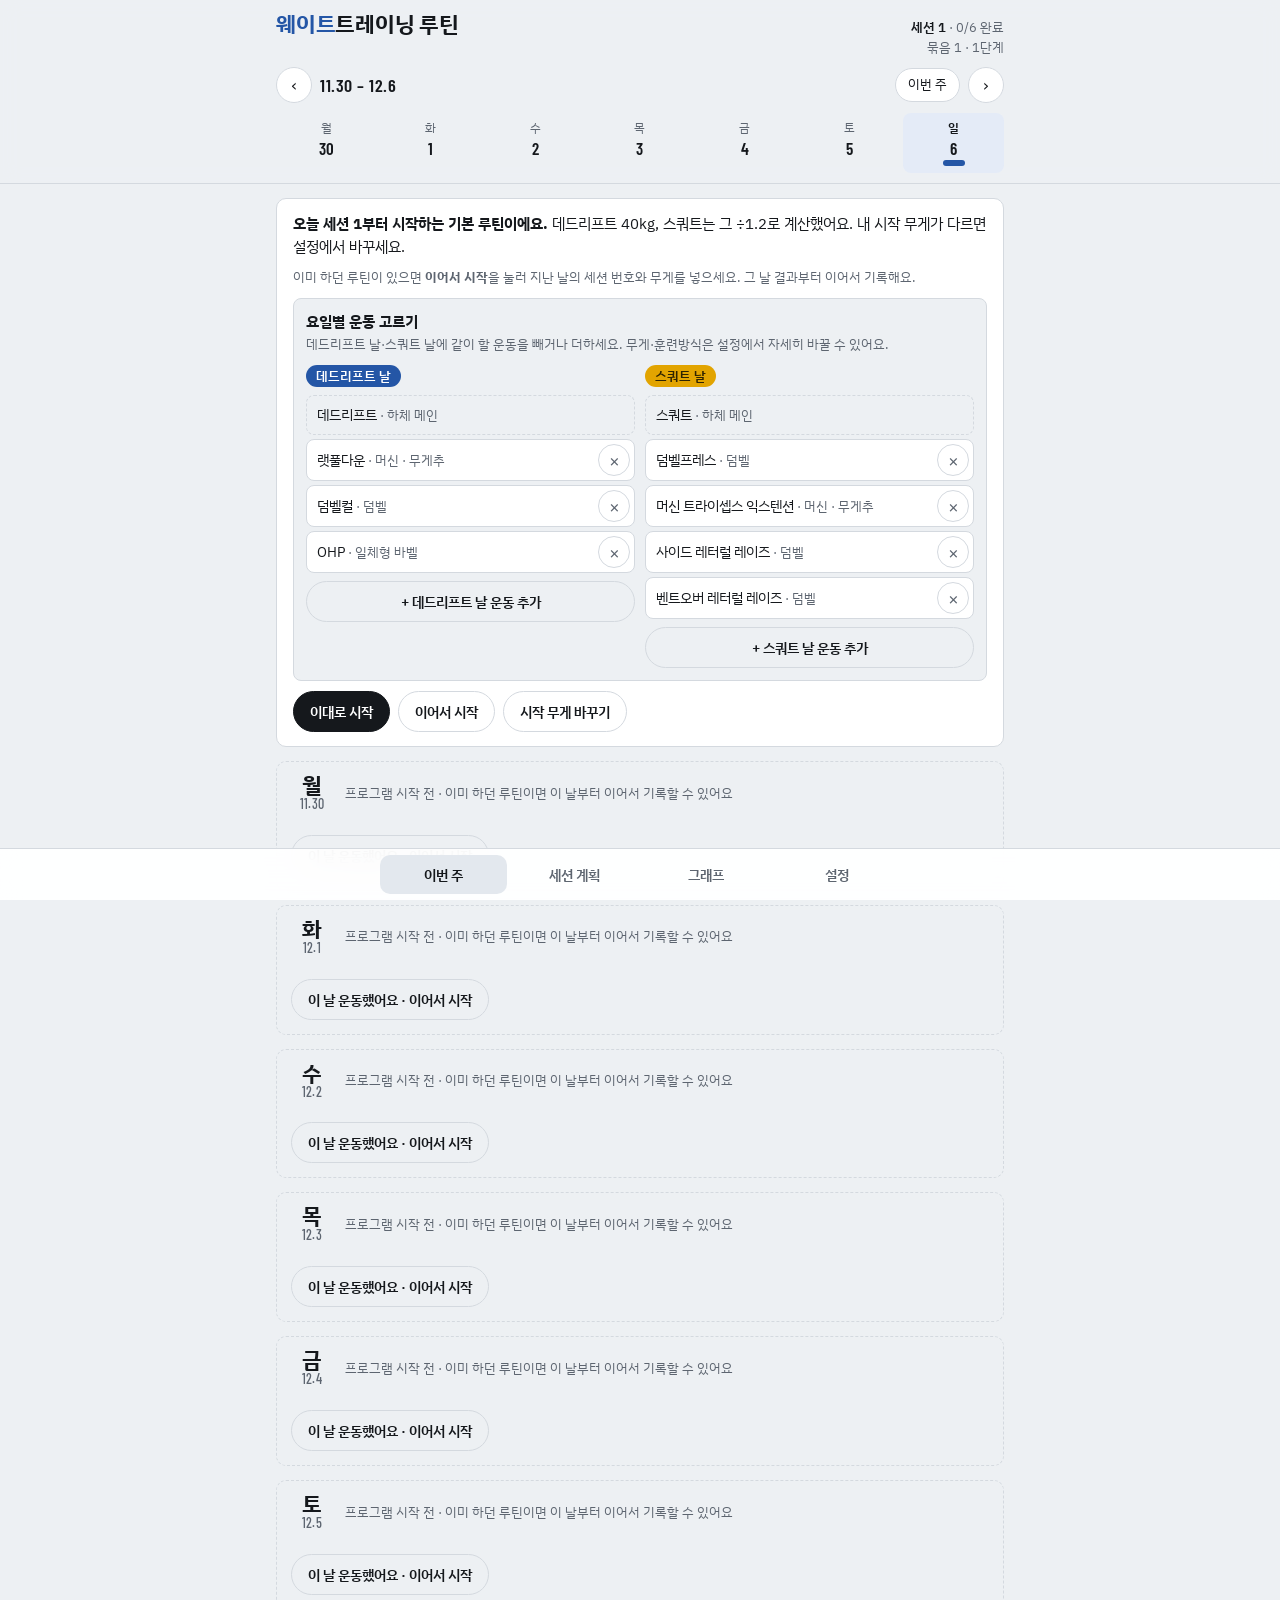
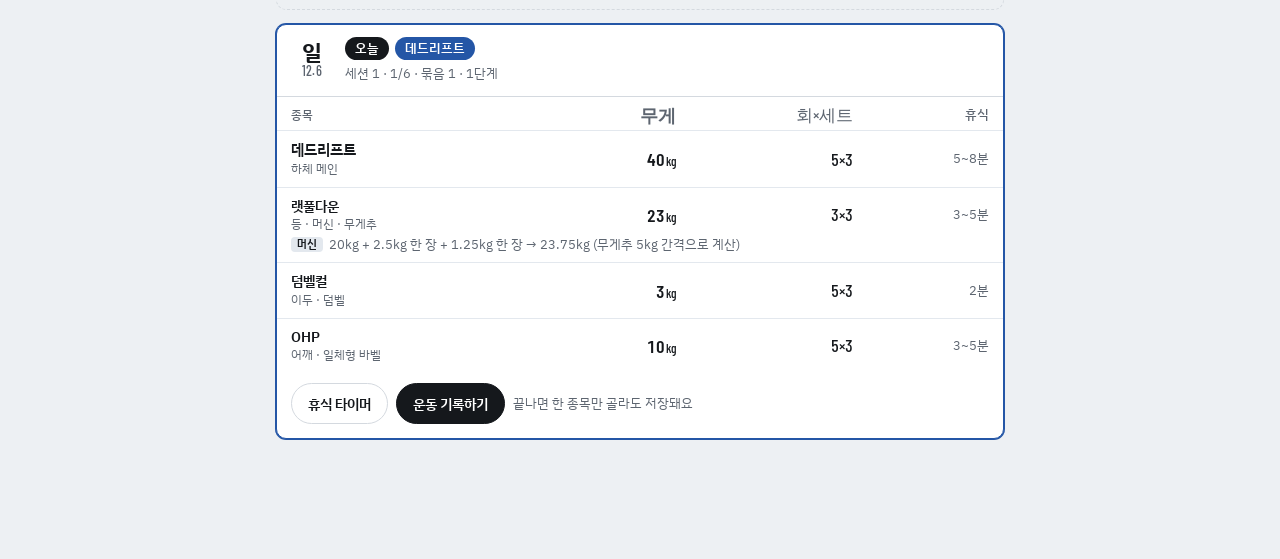
==== index.html @ 5d822d99 "하체 증량 방식에 6kg씩 추가 Co-Authored-By: Claude Opus 5.5 <noreply@anthropic.com> Claude-Session: https://cl" ====
<!doctype html>
<html lang="ko">
<head>
<meta charset="utf-8">
<meta name="viewport" content="width=device-width,initial-scale=1,viewport-fit=cover">
<title>웨이트트레이닝 루틴</title>
<meta name="description" content="데드리프트·스쿼트 5% 증량과 디로딩, 상체 3·4·5회 진행을 자동으로 계산하는 주간 운동 루틴">
<meta name="theme-color" content="#edf0f3" media="(prefers-color-scheme: light)">
<meta name="theme-color" content="#0f1114" media="(prefers-color-scheme: dark)">
<meta name="apple-mobile-web-app-capable" content="yes">
<meta name="mobile-web-app-capable" content="yes">
<meta name="apple-mobile-web-app-title" content="웨이트 루틴">
<meta name="apple-mobile-web-app-status-bar-style" content="default">
<link rel="manifest" href="manifest.webmanifest">
<link rel="icon" href="icon-192.png" type="image/png">
<link rel="apple-touch-icon" href="apple-touch-icon.png">
<style>:root{color-scheme:light;padding-top:env(safe-area-inset-top,0px);padding-bottom:env(safe-area-inset-bottom,0px)}body{margin:0}img{max-width:100%}[hidden]{display:none!important}</style>
<script>window.ROUTINE_STANDALONE = true;</script>
</head>
<body>
<link rel="preconnect" href="https://fonts.googleapis.com">
<link rel="preconnect" href="https://fonts.gstatic.com" crossorigin>
<link rel="stylesheet" href="https://fonts.googleapis.com/css2?family=Barlow+Condensed:wght@500;600;700&family=IBM+Plex+Sans+KR:wght@400;500;600;700&display=swap">
<style>
/* 레이아웃: 훈련 일지 한 장 — 위에 7일 띠, 아래로 요일별 줄 친 운동표, 휴대폰 하단 탭 */
[hidden] { display: none !important; }
:root {
  --ground: #edf0f3;
  --surface: #ffffff;
  --ink: #15181c;
  --muted: #5d6570;
  --line: #d4d9df;
  --soft: #e3e8ee;
  --dl: #2456a6;       /* 20kg 원판 파랑 — 데드리프트 날 */
  --dl-ink: #ffffff;
  --sq: #e2a400;       /* 15kg 원판 노랑 — 스쿼트 날 */
  --sq-ink: #2e2300;
  --ok: #217f56;
  --bad: #c03b34;
  --today: #e4ebf7;
  --shadow: 0 10px 30px rgba(20, 30, 45, .16);
  --f-display: "Barlow Condensed", "Avenir Next Condensed", "Arial Narrow", system-ui, sans-serif;
  --f-body: "IBM Plex Sans KR", -apple-system, "Apple SD Gothic Neo", "Malgun Gothic", system-ui, sans-serif;
  --r: 10px;
  /* 그래프 종목 색 (설정 순서대로 고정, 검사한 범주형 팔레트) */
  --c1: #2a78d6; --c2: #eb6834; --c3: #1baf7a; --c4: #eda100; --c5: #e87ba4; --c6: #008300; --c7: #6250d6; --c8: #e34948; --c0: #8a929c;
}
@media (prefers-color-scheme: dark) {
  :root:not([data-theme="light"]) {
    --c1: #3987e5; --c2: #d95926; --c3: #199e70; --c4: #c98500; --c5: #d55181; --c6: #008300; --c7: #9085e9; --c8: #e66767; --c0: #7d8590;
    --ground: #0f1114; --surface: #171a1e; --ink: #e8ebee; --muted: #9aa3ad; --line: #2a2f36; --soft: #20252b;
    --dl: #6c9bf0; --dl-ink: #0b1526; --sq: #f0c234; --sq-ink: #261c00; --ok: #4cc38a; --bad: #f07a72;
    --today: #1a2333; --shadow: 0 10px 30px rgba(0, 0, 0, .5); color-scheme: dark;
  }
}
:root[data-theme="dark"] {
  --c1: #3987e5; --c2: #d95926; --c3: #199e70; --c4: #c98500; --c5: #d55181; --c6: #008300; --c7: #9085e9; --c8: #e66767; --c0: #7d8590;
  --ground: #0f1114; --surface: #171a1e; --ink: #e8ebee; --muted: #9aa3ad; --line: #2a2f36; --soft: #20252b;
  --dl: #6c9bf0; --dl-ink: #0b1526; --sq: #f0c234; --sq-ink: #261c00; --ok: #4cc38a; --bad: #f07a72;
  --today: #1a2333; --shadow: 0 10px 30px rgba(0, 0, 0, .5); color-scheme: dark;
}

*, *::before, *::after { box-sizing: border-box; }
html { -webkit-text-size-adjust: 100%; }
body {
  margin: 0; background: var(--ground); color: var(--ink);
  font: 15px/1.5 var(--f-body); -webkit-tap-highlight-color: transparent;
}
button, input, select, textarea { font: inherit; color: inherit; }
button { cursor: pointer; }
:focus-visible { outline: 2px solid var(--dl); outline-offset: 2px; }
.num { font-family: var(--f-display); font-variant-numeric: tabular-nums; letter-spacing: .01em; }

.wrap {
  max-width: 760px; margin: 0 auto;
  padding-left: max(16px, env(safe-area-inset-left, 0px));
  padding-right: max(16px, env(safe-area-inset-right, 0px));
}

/* ---------- 머리 ---------- */
.top {
  position: sticky; top: env(safe-area-inset-top, 0px); z-index: 20;
  background: color-mix(in srgb, var(--ground) 92%, transparent);
  -webkit-backdrop-filter: blur(10px); backdrop-filter: blur(10px);
  border-bottom: 1px solid var(--line);
}
.top .wrap { padding-block: 12px 10px; display: grid; gap: 10px; }
.brand { display: flex; align-items: baseline; justify-content: space-between; gap: 12px; }
.brand h1 { margin: 0; font: 700 22px/1.1 var(--f-body); letter-spacing: -.01em; }
.brand h1 b { color: var(--dl); }
.status { font-size: 13px; color: var(--muted); text-align: right; }
.status strong { color: var(--ink); font-weight: 600; }

.weeknav { display: flex; align-items: center; gap: 8px; }
.weeknav .range { flex: 1; font: 600 18px/1 var(--f-display); letter-spacing: .03em; }
.iconbtn {
  width: 36px; height: 36px; border-radius: 50%; border: 1px solid var(--line);
  background: var(--surface); display: grid; place-items: center; font-size: 16px; line-height: 1;
}
.pillbtn { border: 1px solid var(--line); background: var(--surface); border-radius: 999px; padding: 6px 12px; font-size: 13px; }

.strip { display: grid; grid-template-columns: repeat(7, minmax(0, 1fr)); gap: 4px; }
.strip button {
  border: 0; border-radius: 8px; background: transparent; padding: 6px 0 7px;
  display: grid; justify-items: center; gap: 3px; min-width: 0;
}
.strip .dow { font-size: 12px; color: var(--muted); }
.strip .dnum { font: 600 17px/1 var(--f-display); }
.strip .mark { height: 6px; width: 22px; border-radius: 3px; background: transparent; }
.strip .is-today { background: var(--today); }
.strip .is-today .dow { color: var(--ink); font-weight: 600; }
.mark.D { background: var(--dl); }
.mark.S { background: var(--sq); }
.mark.done { box-shadow: 0 0 0 2px var(--ground), 0 0 0 3.5px var(--ok); }
.mark.fail { box-shadow: 0 0 0 2px var(--ground), 0 0 0 3.5px var(--bad); }
.mark.rest { background: var(--line); width: 10px; }
.mark.miss { background: transparent; border: 1.5px dashed var(--muted); height: 7px; }

/* ---------- 본문 ---------- */
main.wrap { padding-block: 14px 120px; display: grid; gap: 14px; }
.view[hidden] { display: none; }
.view { display: grid; gap: 14px; min-width: 0; }

.notice {
  background: var(--surface); border: 1px solid var(--line); border-radius: var(--r);
  padding: 14px 16px; display: grid; gap: 10px;
}
.notice p { margin: 0; }
.notice .actions { display: flex; flex-wrap: wrap; gap: 8px; }
/* 오래 쉬면 처음부터 다시 하는 종목 알림 */
.notice.gapnote { border-left: 4px solid var(--sq); gap: 8px; }
.gapnote ul { margin: 0; padding-left: 18px; display: grid; gap: 6px; font-size: 14px; }
.gapnote li b { font-weight: 600; }

.day { background: var(--surface); border: 1px solid var(--line); border-radius: var(--r); overflow: hidden; scroll-margin-top: 190px; }
.day.is-today { border-color: var(--dl); box-shadow: 0 0 0 1px var(--dl); }
.day.quiet { background: transparent; border-style: dashed; }
.dayhead { display: flex; align-items: center; gap: 12px; padding: 12px 14px; }
.daydate { display: grid; justify-items: center; min-width: 42px; }
.daydate .dow { font: 700 22px/1 var(--f-body); }
.daydate .md { font: 500 14px/1.2 var(--f-display); color: var(--muted); }
.dayinfo { flex: 1; min-width: 0; display: grid; gap: 4px; }
.tagline { display: flex; flex-wrap: wrap; align-items: center; gap: 6px; }
.tag { border-radius: 999px; padding: 2px 10px; font-size: 13px; font-weight: 600; white-space: nowrap; }
.tag.D { background: var(--dl); color: var(--dl-ink); }
.tag.S { background: var(--sq); color: var(--sq-ink); }
.tag.rest { background: var(--soft); color: var(--muted); }
.tag.line { border: 1px solid var(--line); color: var(--muted); font-weight: 500; }
.tag.ok { background: color-mix(in srgb, var(--ok) 16%, transparent); color: var(--ok); }
.tag.bad { background: color-mix(in srgb, var(--bad) 16%, transparent); color: var(--bad); }
.tag.today { background: var(--ink); color: var(--surface); }
.meta { font-size: 13px; color: var(--muted); }
.daybody { border-top: 1px solid var(--line); }
.dayfoot { display: flex; flex-wrap: wrap; gap: 8px; padding: 10px 14px 14px; }
.dayfoot .hint { font-size: 13px; color: var(--muted); align-self: center; }

.ex { width: 100%; border-collapse: collapse; font-size: 14px; }
.ex th { text-align: left; font-size: 12px; font-weight: 500; color: var(--muted); padding: 8px 6px 6px; }
.ex td { padding: 9px 6px; border-top: 1px solid var(--soft); vertical-align: middle; }
.ex th:first-child, .ex td:first-child { padding-left: 14px; }
.ex th:last-child, .ex td:last-child { padding-right: 14px; }
.ex .c-w, .ex .c-r, .ex .c-t { text-align: right; white-space: nowrap; }
.ex .c-w { font: 600 18px/1 var(--f-display); font-variant-numeric: tabular-nums; }
.ex .c-r { font: 500 17px/1 var(--f-display); font-variant-numeric: tabular-nums; }
.ex .c-t { font-size: 13px; color: var(--muted); }
.ex .c-s { width: 26px; text-align: center; font-weight: 700; }
.ex .nm { font-weight: 600; line-height: 1.3; }
.ex .pt { font-size: 12px; color: var(--muted); }
.flag { font-size: 11px; font-weight: 600; border-radius: 4px; padding: 0 5px; margin-left: 4px; vertical-align: 1px; white-space: nowrap; }
.flag.hold { background: var(--soft); color: var(--muted); }
.flag.retry { background: color-mix(in srgb, var(--bad) 14%, transparent); color: var(--bad); }
.flag.lag { background: color-mix(in srgb, var(--sq) 22%, transparent); color: var(--ink); }
.flag.rest { background: color-mix(in srgb, var(--dl) 14%, transparent); color: var(--ink); }
.ex tr.undone td { color: var(--muted); }
.ex tr.undone .c-w, .ex tr.undone .c-r { opacity: .6; }
.no-t { color: var(--muted); }
.ex tr.main .nm { font-size: 15px; }
.ex tr.skip td { color: var(--muted); }
.ex tr.with-plate td { padding-bottom: 3px; }
.ex tr.plate td { border-top: 0; padding-top: 0; padding-bottom: 9px; font-size: 12.5px; color: var(--muted); line-height: 1.4; }
.pl {
  display: inline-block; font-size: 11px; font-weight: 600; color: var(--ink); background: var(--soft);
  border-radius: 4px; padding: 0 6px; margin-right: 6px; vertical-align: 1px;
}
.skipnote.balance { color: var(--ink); background: color-mix(in srgb, var(--sq) 14%, transparent); }
.rx.pl-line { margin-top: 3px; }
.rx.bal { margin-top: 4px; font-size: 12px; line-height: 1.45; }
.ok-t { color: var(--ok); }
.bad-t { color: var(--bad); }
.unit { font-size: .72em; font-weight: 500; margin-left: 1px; }
.skipnote { padding: 10px 14px; font-size: 13px; color: var(--muted); border-top: 1px solid var(--soft); }

.btn {
  border: 1px solid var(--ink); background: var(--ink); color: var(--surface);
  border-radius: 999px; padding: 9px 16px; font-weight: 600; font-size: 14px;
}
.btn.ghost { background: transparent; color: var(--ink); border-color: var(--line); }
.btn.danger { background: transparent; color: var(--bad); border-color: color-mix(in srgb, var(--bad) 45%, var(--line)); }
.btn:disabled { opacity: .45; cursor: default; }
.btn.block { width: 100%; padding: 13px 16px; font-size: 15px; }

/* ---------- 세션 계획표 ---------- */
.legend { display: flex; flex-wrap: wrap; gap: 6px 14px; font-size: 13px; color: var(--muted); }
.scroll { overflow-x: auto; background: var(--surface); border: 1px solid var(--line); border-radius: var(--r); }
.plan { border-collapse: separate; border-spacing: 0; font-size: 13px; min-width: 100%; }
.plan th, .plan td { padding: 8px 10px; border-bottom: 1px solid var(--soft); white-space: nowrap; text-align: right; }
.plan thead th { font-weight: 500; color: var(--muted); font-size: 12px; position: sticky; top: 0; background: var(--surface); vertical-align: bottom; line-height: 1.25; }
.plan th:first-child, .plan td:first-child { position: sticky; left: 0; background: var(--surface); text-align: left; z-index: 1; border-right: 1px solid var(--line); }
.plan .sno { font: 700 17px/1 var(--f-display); }
.plan .sdate { font-size: 11px; color: var(--muted); }
.plan .w { font: 600 15px/1 var(--f-display); font-variant-numeric: tabular-nums; }
.plan .rp { color: var(--muted); font-size: 12px; }
.plan tr.cur td { background: var(--today); }
.plan tr.cur td:first-child { box-shadow: inset 3px 0 0 var(--dl); }
.plan tr.proj td { color: var(--muted); }
.plan tr.proj .w { color: var(--ink); opacity: .72; }
.plan .stage { font-size: 12px; color: var(--muted); }
.plan td.rest { color: var(--muted); font-size: 12px; }
.plan .res { font-weight: 700; margin-left: 3px; }
.plan tr.bundle-start td { border-top: 2px solid var(--line); }

/* ---------- 설정 ---------- */
.card { background: var(--surface); border: 1px solid var(--line); border-radius: var(--r); padding: 16px; display: grid; gap: 14px; min-width: 0; }
.card h2 { margin: 0; font-size: 16px; }
.card p { margin: 0; }
.small { font-size: 13px; color: var(--muted); }
.field { display: grid; gap: 6px; }
.field > span { font-size: 13px; color: var(--muted); }
.field input, .field select, .field textarea {
  width: 100%; min-width: 0; border: 1px solid var(--line); background: var(--ground); border-radius: 8px; padding: 9px 10px;
}
.field textarea { min-height: 96px; font-family: ui-monospace, SFMono-Regular, Menlo, monospace; font-size: 12px; }
.row2 { display: grid; grid-template-columns: repeat(2, minmax(0, 1fr)); gap: 10px; }
.row3 { display: grid; grid-template-columns: repeat(3, minmax(0, 1fr)); gap: 10px; }
/* 격자 안의 칸·입력칸이 내용 폭(Safari의 입력칸 기본 폭) 때문에 카드 밖으로 밀려나지 않게 */
.card > *, .acc > *, .swbox > *, .strow > *, .row2 > *, .row3 > *, .field > * { min-width: 0; }
.field input, .field select, .field textarea { max-width: 100%; }
.field input, .field select { min-height: 40px; margin: 0; }
@media (max-width: 420px) { .row2.pair { grid-template-columns: minmax(0, 1fr); } }
/* 아이폰은 16px보다 작은 입력칸을 누르면 화면을 확대해 칸이 밖으로 나간 것처럼 보인다 */
@media (pointer: coarse) { input, select, textarea { font-size: 16px; } }
.field input[type="date"] { -webkit-appearance: none; appearance: none; display: block; min-height: 40px; text-align: left; }
.field input::-webkit-date-and-time-value { text-align: left; }
.plates { display: grid; grid-template-columns: repeat(3, minmax(0, 1fr)); gap: 6px; }
.plates label { display: grid; gap: 6px; padding: 8px; border-radius: 8px; border: 1px solid var(--line); background: var(--ground); }
.plates label.on { border-color: var(--ink); box-shadow: inset 0 0 0 1px var(--ink); }
.plates span { text-align: center; font: 600 17px/1 var(--f-display); }
.plates select { width: 100%; min-width: 0; border: 1px solid var(--line); background: var(--surface); border-radius: 6px; padding: 6px 4px; font-size: 14px; }
.swbox { display: grid; gap: 10px; padding: 12px; border-radius: 8px; background: var(--ground); border: 1px solid var(--line); }
.swbox .field input, .swbox .field select { background: var(--surface); }
.plan thead th.wrap-h { white-space: normal; min-width: 76px; }
.check { display: flex; gap: 10px; align-items: flex-start; font-size: 14px; }
.check input { margin-top: 4px; width: 18px; height: 18px; flex: none; }
.acc { border-top: 1px solid var(--line); padding-top: 14px; display: grid; gap: 10px; }
.acc-head { display: flex; align-items: center; gap: 8px; }
.acc-head .tag { flex: none; }
.acc-head input { flex: 1; min-width: 0; font-weight: 600; border: 1px solid var(--line); background: var(--ground); border-radius: 8px; padding: 8px 10px; }
.derived { font-size: 13px; color: var(--muted); min-height: 42px; display: flex; flex-wrap: wrap; align-items: center; gap: 0 4px; }
.derived b { color: var(--ink); font-family: var(--f-display); font-size: 16px; }
.rules { margin: 0; padding-left: 18px; display: grid; gap: 6px; font-size: 14px; }
.btnrow { display: flex; flex-wrap: wrap; gap: 8px; }
.confirm { display: flex; flex-wrap: wrap; gap: 8px; align-items: center; padding: 10px 12px; border-radius: 8px; background: color-mix(in srgb, var(--bad) 10%, transparent); }

/* ---------- 기록 시트 ---------- */
.sheet { position: fixed; inset: 0; z-index: 50; display: grid; align-items: end; justify-items: center; background: rgba(10, 14, 20, .42); }
.sheet[hidden] { display: none; }
.panel {
  width: 100%; max-width: 560px; max-height: 88vh; overflow-y: auto; background: var(--surface);
  border-radius: 18px 18px 0 0; box-shadow: var(--shadow);
  padding: 18px max(16px, env(safe-area-inset-right, 0px)) calc(18px + env(safe-area-inset-bottom, 0px)) max(16px, env(safe-area-inset-left, 0px));
  display: grid; gap: 14px;
}
@media (min-width: 600px) { .sheet { align-items: center; } .panel { border-radius: 18px; } }
.panel h2 { margin: 0; font-size: 18px; }
.panel .sub { font-size: 13px; color: var(--muted); margin-top: 2px; }
.lrows { display: grid; gap: 8px; }
.lrow { display: grid; grid-template-columns: minmax(0, 1fr) auto; gap: 10px; align-items: center; padding: 10px 0; border-top: 1px solid var(--soft); }
.lrow .nm { font-weight: 600; line-height: 1.3; }
.lrow .rx { font-size: 13px; color: var(--muted); }
.lrow .rx b { font-family: var(--f-display); font-size: 16px; color: var(--ink); font-weight: 600; }
.seg { display: inline-flex; border: 1px solid var(--line); border-radius: 999px; overflow: hidden; }
.seg button { border: 0; background: transparent; padding: 8px 14px; font-weight: 600; font-size: 14px; color: var(--muted); }
.seg button + button { border-left: 1px solid var(--line); }
.seg button[aria-pressed="true"].y { background: var(--ok); color: #fff; }
.seg button[aria-pressed="true"].n { background: var(--bad); color: #fff; }

/* ---------- 시작 지점 ---------- */
.startsum { font-size: 14px; }
.startsum b { font-weight: 600; }
.stacc { display: grid; border-top: 1px solid var(--line); }
.sthead { font-weight: 600; padding: 10px 0 2px; }
.sthead span { font-weight: 400; font-size: 13px; color: var(--muted); }
.strow { display: grid; gap: 8px; padding: 10px 0 12px; border-bottom: 1px solid var(--soft); }
.stname { display: flex; flex-wrap: wrap; align-items: center; gap: 6px 8px; }
.stname b { font-weight: 600; }
.note { padding: 8px 10px; border-radius: 8px; background: var(--soft); }
.err { color: var(--bad); font-weight: 600; }

/* ---------- 탭, 토스트 ---------- */
.tabbar {
  position: fixed; left: 0; right: 0; bottom: 0; z-index: 30;
  background: color-mix(in srgb, var(--surface) 94%, transparent);
  -webkit-backdrop-filter: blur(12px); backdrop-filter: blur(12px);
  border-top: 1px solid var(--line);
  padding: 6px max(16px, env(safe-area-inset-right, 0px)) calc(6px + env(safe-area-inset-bottom, 0px)) max(16px, env(safe-area-inset-left, 0px));
}
.tabbar .in { max-width: 520px; margin: 0 auto; display: grid; grid-template-columns: repeat(4, 1fr); gap: 4px; }
.tabbar button { border: 0; background: transparent; border-radius: 10px; padding: 9px 4px; font-weight: 600; font-size: 14px; color: var(--muted); }
.tabbar button[aria-selected="true"] { color: var(--ink); background: var(--soft); }
.toast {
  position: fixed; left: 50%; transform: translateX(-50%); z-index: 60;
  bottom: calc(76px + env(safe-area-inset-bottom, 0px));
  background: var(--ink); color: var(--surface); border-radius: 999px; padding: 10px 18px; font-size: 14px;
  box-shadow: var(--shadow); max-width: calc(100% - 32px); text-align: center;
}
@media (prefers-reduced-motion: no-preference) {
  .panel { animation: rise .22s ease-out; }
  @keyframes rise { from { transform: translateY(24px); opacity: .6; } to { transform: none; opacity: 1; } }
}
@media (max-width: 380px) {
  .ex .c-t { display: none; }
  .ex th, .ex td { padding-left: 4px; padding-right: 4px; }
}

/* 스크립트가 돌지 않는 곳(파일 미리보기 등)에서만 남는 안내. 앱이 그려지면 지운다 */
.boot {
  position: fixed; inset: 0; z-index: 100; background: var(--ground); color: var(--ink);
  display: grid; place-content: center; gap: 12px; padding: 24px 16px; text-align: center;
  font-family: var(--f-body); line-height: 1.6;
}
.boot h2 { margin: 0; font-size: 18px; }
.boot p { margin: 0; color: var(--muted); font-size: 14px; max-width: 32em; }
.boot code { font-size: 12px; word-break: break-all; }

/* ---------- 기록 그래프 ---------- */
.chartbar { display: flex; flex-wrap: wrap; gap: 8px; align-items: center; justify-content: space-between; }
.chartbar .seg button[aria-pressed="true"] { background: var(--ink); color: var(--surface); }
.chartcard { background: var(--surface); border: 1px solid var(--line); border-radius: var(--r); padding: 14px 14px 10px; display: grid; gap: 8px; min-width: 0; }
.chartcard h2 { margin: 0; font-size: 16px; }
.charthead { display: flex; flex-wrap: wrap; align-items: baseline; justify-content: space-between; gap: 4px 10px; }
.charthead .now { font: 600 18px/1 var(--f-display); }
.charthead .from { font-size: 12px; color: var(--muted); }
.plot { position: relative; min-width: 0; }
.plot svg { display: block; width: 100%; overflow: visible; touch-action: pan-y; }
.plot svg:focus-visible { outline: 2px solid var(--dl); outline-offset: 2px; border-radius: 4px; }
.plot .grid { stroke: var(--soft); stroke-width: 1; }
.plot .zero { stroke: var(--line); stroke-width: 1; }
.plot .axis { fill: var(--muted); font: 11px var(--f-body); }
.plot .dlabel { fill: var(--ink); font: 600 11px var(--f-body); }
.plot .cross { stroke: var(--muted); stroke-width: 1; }
.tip {
  position: absolute; top: 0; z-index: 2; pointer-events: none; background: var(--surface); border: 1px solid var(--line);
  border-radius: 8px; box-shadow: var(--shadow); padding: 8px 10px; font-size: 12px; min-width: 120px; max-width: 220px; display: grid; gap: 4px;
}
.tip .td { color: var(--muted); }
.tip .tr { display: grid; grid-template-columns: 14px 1fr; gap: 6px; align-items: center; }
.tip .tr i { height: 2px; border-radius: 1px; }
.tip .tr b { font: 600 14px/1.1 var(--f-display); color: var(--ink); }
.tip .tr span { color: var(--muted); }
.legend2 { display: flex; flex-wrap: wrap; gap: 6px; }
.legend2 button { display: inline-flex; align-items: center; gap: 6px; border: 1px solid var(--line); background: var(--surface); border-radius: 999px; padding: 4px 10px; font-size: 12px; }
.legend2 button i { width: 14px; height: 2px; border-radius: 1px; }
.legend2 button[aria-pressed="false"] { opacity: .45; text-decoration: line-through; }
.charts { display: grid; gap: 12px; }
@media (min-width: 640px) { .charts { grid-template-columns: repeat(2, minmax(0, 1fr)); } }
.rectable { width: 100%; border-collapse: collapse; font-size: 13px; }
.rectable th, .rectable td { text-align: left; padding: 6px 4px; border-top: 1px solid var(--soft); }
.rectable th { color: var(--muted); font-weight: 500; font-size: 12px; }
details.recs summary { cursor: pointer; font-weight: 600; padding: 4px 0; }

/* ---------- 휴식 타이머 ---------- */
.tmrs { display: grid; gap: 10px; }
.tmr { border: 1px solid var(--line); border-radius: var(--r); padding: 12px; display: grid; gap: 10px; background: var(--surface); }
.tmr.run { border-color: var(--dl); box-shadow: 0 0 0 1px var(--dl); }
.tmr.done { background: var(--ground); }
.tmr.done .nm, .tmr.done .rx { color: var(--muted); }
.tmhead { display: flex; justify-content: space-between; gap: 10px; align-items: flex-start; }
.tmhead .nm { font-weight: 600; line-height: 1.3; }
.tmhead .rx { font-size: 13px; color: var(--muted); }
.tmhead .rx b { font-family: var(--f-display); font-size: 16px; color: var(--ink); font-weight: 600; }
.tmset { display: grid; justify-items: end; gap: 4px; font-size: 13px; color: var(--muted); white-space: nowrap; }
.dots { display: inline-flex; gap: 4px; }
.dots i { width: 10px; height: 10px; border-radius: 50%; border: 1.5px solid var(--muted); }
.dots i.on { background: var(--ok); border-color: var(--ok); }
.tmclock { font: 700 56px/1 var(--f-display); text-align: center; font-variant-numeric: tabular-nums; letter-spacing: .02em; }
.tmbar { height: 6px; border-radius: 3px; background: var(--soft); overflow: hidden; }
.tmbar span { display: block; height: 100%; background: var(--dl); transition: width .25s linear; }
.tmgo { font-size: 16px; }
.tmmore { display: flex; flex-wrap: wrap; gap: 4px 14px; }
.linkbtn { border: 0; background: none; padding: 4px 0; color: var(--muted); font-size: 13px; text-decoration: underline; text-underline-offset: 3px; }
.tmdone { display: flex; justify-content: space-between; align-items: center; gap: 10px; font-weight: 600; }
.tmedit { display: grid; gap: 6px; }
.tmpick { display: grid; grid-template-columns: minmax(0, 1fr) minmax(0, 1fr) auto; gap: 8px; }
.tmpick select { min-width: 0; min-height: 40px; margin: 0; border: 1px solid var(--line); background: var(--ground); border-radius: 8px; padding: 6px 8px; }

/* ---------- 처음 운동 고르기 · 종목 입력 ---------- */
.pick { display: grid; gap: 10px; padding: 12px; border-radius: 8px; background: var(--ground); border: 1px solid var(--line); }
.pick > *, .pickday > *, .exform > * { min-width: 0; }
.pickhead { display: grid; gap: 2px; }
.pickdays { display: grid; grid-template-columns: repeat(2, minmax(0, 1fr)); gap: 10px; }
@media (max-width: 520px) { .pickdays { grid-template-columns: minmax(0, 1fr); } }
.pickday { display: grid; gap: 8px; align-content: start; }
.pickday ul { list-style: none; margin: 0; padding: 0; display: grid; gap: 4px; }
.pickday li { display: flex; align-items: center; justify-content: space-between; gap: 8px; min-height: 40px; padding: 4px 4px 4px 10px; border-radius: 8px; background: var(--surface); border: 1px solid var(--line); font-size: 14px; }
.pickday li > span { min-width: 0; overflow-wrap: anywhere; }
.pickday li.fixed { background: transparent; border-style: dashed; padding-right: 10px; }
.iconbtn.sm { width: 32px; height: 32px; flex: none; font-size: 18px; color: var(--muted); }
.exform { display: grid; gap: 10px; }
.chips { display: flex; flex-wrap: wrap; gap: 6px; }
.chip { display: inline-flex; align-items: center; gap: 6px; min-height: 36px; padding: 4px 12px 4px 8px; border-radius: 999px; border: 1px solid var(--line); background: var(--ground); font-size: 14px; }
.chip:has(input:checked) { border-color: var(--ink); box-shadow: inset 0 0 0 1px var(--ink); }
.chip input { width: 16px; height: 16px; margin: 0; }
.bands { display: grid; gap: 6px; }
.bandrow { display: flex; gap: 8px; align-items: center; }
.bandrow input { flex: 1; min-width: 0; min-height: 40px; border: 1px solid var(--line); background: var(--ground); border-radius: 8px; padding: 8px 10px; }
</style>
<div class="boot" id="boot">
  <h2>앱이 실행되지 않았어요</h2>
  <p>파일 미리보기(아이폰 파일 앱, 카카오톡·메일 첨부 보기 등)에서는 화면만 보이고 앱이 동작하지 않아요.</p>
  <p><strong>Safari나 Chrome 같은 브라우저 주소</strong>로 열어 주세요. 공유받은 링크나 직접 올린 웹 주소로 열면 돼요.</p>
  <p id="bootErr" hidden></p>
</div>
<script>window.onerror = function (m) { var e = document.getElementById('bootErr'); if (e) { e.hidden = false; e.innerHTML = '오류: <code></code>'; e.firstElementChild.textContent = String(m); } };</script>
<header class="top">
  <div class="wrap">
    <div class="brand">
      <h1><b>웨이트</b>트레이닝 루틴</h1>
      <div class="status" id="status"></div>
    </div>
    <div class="weeknav">
      <button class="iconbtn" id="prevWeek" type="button" aria-label="지난 주">‹</button>
      <div class="range" id="range"></div>
      <button class="pillbtn" id="thisWeek" type="button">이번 주</button>
      <button class="iconbtn" id="nextWeek" type="button" aria-label="다음 주">›</button>
    </div>
    <div class="strip" id="strip" role="list"></div>
  </div>
</header>

<main class="wrap">
  <section class="view" id="view-week" aria-label="주간 루틴">
    <div class="notice" id="welcome" hidden>
      <p><strong>오늘 세션 1부터 시작하는 기본 루틴이에요.</strong> 데드리프트 40kg, 스쿼트는 그 ÷1.2로 계산했어요. 내 시작 무게가 다르면 설정에서 바꾸세요.</p>
      <p class="small">이미 하던 루틴이 있으면 <strong>이어서 시작</strong>을 눌러 지난 날의 세션 번호와 무게를 넣으세요. 그 날 결과부터 이어서 기록해요.</p>
      <div class="pick" id="pick"></div>
      <div class="actions">
        <button class="btn" type="button" data-act="start">이대로 시작</button>
        <button class="btn ghost" type="button" data-act="startSheet">이어서 시작</button>
        <button class="btn ghost" type="button" data-act="tab" data-tab="settings">시작 무게 바꾸기</button>
      </div>
    </div>
    <div class="notice gapnote" id="gapNote" role="status" hidden></div>
    <div id="days" class="view"></div>
  </section>

  <section class="view" id="view-plan" aria-label="세션 계획" hidden>
    <div class="legend">
      <span>지난 세션은 실제 결과, 이후는 <strong>모두 성공한다고 가정한</strong> 예상이에요.</span>
      <span><span class="ok-t">✓</span> 성공 · <span class="bad-t">✗</span> 실패 · 휴식 = 하체 마지막 단계 세션</span>
    </div>
    <div class="scroll"><table class="plan" id="planTable"></table></div>
  </section>

  <section class="view" id="view-chart" aria-label="기록 그래프" hidden></section>

  <section class="view" id="view-settings" aria-label="설정" hidden></section>
</main>

<nav class="tabbar" aria-label="화면 전환">
  <div class="in" role="tablist">
    <button type="button" role="tab" id="tab-week" data-act="tab" data-tab="week" aria-selected="true">이번 주</button>
    <button type="button" role="tab" id="tab-plan" data-act="tab" data-tab="plan" aria-selected="false">세션 계획</button>
    <button type="button" role="tab" id="tab-chart" data-act="tab" data-tab="chart" aria-selected="false">그래프</button>
    <button type="button" role="tab" id="tab-settings" data-act="tab" data-tab="settings" aria-selected="false">설정</button>
  </div>
</nav>

<div class="sheet" id="sheet" hidden>
  <div class="panel" role="dialog" aria-modal="true" aria-labelledby="sheetTitle" id="panel"></div>
</div>
<div class="toast" id="toast" role="status" hidden></div>

<script>
/* 웨이트트레이닝 루틴 — 진행 로직 (순수 함수). 브라우저(index.html)와 Node 테스트에서 함께 사용한다. */
const RoutineLogic = (() => {
  'use strict';

  const DAY = 86400000;
  const SLOTS = 6;          // 세션 = 운동 6회 (데드·스쿼트 번갈아 3회씩)
  const MAIN_STAGES = 4;    // 하체 묶음 = 4세션 (횟수 고정일 때)
  const ACC_TOP = 2;        // 횟수 고정 보조 종목의 무게 사다리 = 3단계 (기본·+1칸·+2칸)
  const GAP1 = 5, GAP2 = 10; // 한 종목을 이만큼 쉬면 세션을 처음부터 다시 하고 한 단계(GAP2일이면 두 단계) 낮춘다
  const PLATE_OPTIONS = [0.25, 0.5, 1, 1.25, 1.5, 2];  // 고를 수 있는 경량원판(종류별 한 쌍)
  const BIG_PLATES = [20, 15, 10, 5];                    // 어느 헬스장에나 있는 원판(2.5kg은 따로)

  // 훈련방식. cont = 무게를 %·kg으로 올리고 원판·무게추로 맞춤, list = 가진 무게 목록 안에서 다음 무게로 올림.
  const MODES = {
    barbell: { name: '바벨', cont: true },
    fixedbar: { name: '일체형 바벨', list: 'bars' },
    dumbbell: { name: '덤벨', list: 'db' },
    machine: { name: '머신 · 원판', cont: true },
    stack: { name: '머신 · 무게추', cont: true },
    chain: { name: '원판 여러 장', cont: true },
    plate: { name: '원판 한 장', list: 'one' },
    band: { name: '고무밴드' },
  };
  const MODE_KEYS = Object.keys(MODES);

  // ---------- 날짜 (UTC 일 번호로 계산해 서머타임 영향 없음) ----------
  const pad = (x) => String(x).padStart(2, '0');
  function toNum(s) { const [y, m, d] = s.split('-').map(Number); return Math.round(Date.UTC(y, m - 1, d) / DAY); }
  function toStr(n) { const t = new Date(n * DAY); return t.getUTCFullYear() + '-' + pad(t.getUTCMonth() + 1) + '-' + pad(t.getUTCDate()); }
  function weekday(n) { return new Date(n * DAY).getUTCDay(); } // 0=일 … 6=토
  function mondayOf(n) { return n - ((weekday(n) + 6) % 7); }
  function localToday(now = new Date()) { return now.getFullYear() + '-' + pad(now.getMonth() + 1) + '-' + pad(now.getDate()); }

  // ---------- 기본 설정 ----------
  // gear: 가진 덤벨(db)·일체형 바벨(bars)·한 장으로 드는 원판(one) 무게 목록, 고무밴드 이름(bands).
  // 종목(acc[]): mode 훈련방식, w 시작 무게(밴드는 null), prog 'r' 횟수 고정(무게가 오름) · 'w' 무게 고정(횟수가 ladder대로 오름),
  //   reps 횟수 고정일 때 횟수, ladder 무게 고정일 때 횟수 단계, inc·incV %·kg 증량(cont 방식), stack 머신 무게추 단계, bands 쓰는 밴드.
  //   chg: 기록 중에 훈련방식을 바꾼 내역 [{no, mode, w, name}]. 그 종목의 세션 no부터 새 방식·무게로 다시 시작한다.
  // from: 시작 지점. 시작일에 하는 운동이 세션 no의 k번째(0부터) 운동이고, 그 세션의 하체 단계가 stage.
  //       시작 무게(main.dl, acc[].w)는 이 세션의 무게. acc[id]에는 보조 종목의 단계(step·n)를 따로 둘 수 있다.
  // restFrom: 오래 쉬면 처음부터 다시 하는 규칙을 이 날부터 적용한다 (규칙이 생기기 전에 한 기록은 그대로).
  const CATALOG = [
    { id: 'lat', name: '랫풀다운', part: '등', day: 'D', mode: 'stack', w: 23, prog: 'w', reps: 3, ladder: [3, 4, 5], sets: 3, rest: '3~5분', inc: 'pct', incV: 5 },
    { id: 'curl', name: '덤벨컬', part: '이두', day: 'D', mode: 'dumbbell', w: 3, prog: 'w', reps: 5, ladder: [5, 6, 7], sets: 3, rest: '2분', inc: 'kg', incV: 1 },
    { id: 'ohp', name: 'OHP', part: '어깨', day: 'D', mode: 'fixedbar', w: 10, prog: 'w', reps: 5, ladder: [5, 7, 9], sets: 3, rest: '3~5분', inc: 'pct', incV: 5 },
    { id: 'press', name: '덤벨프레스', part: '가슴', day: 'S', mode: 'dumbbell', w: 7, prog: 'w', reps: 3, ladder: [3, 4, 5], sets: 3, rest: '3~5분', inc: 'kg', incV: 1 },
    { id: 'tri', name: '머신 트라이셉스 익스텐션', part: '삼두', day: 'S', mode: 'stack', w: null, prog: 'w', reps: 5, ladder: [5, 6, 7], sets: 3, rest: '2분', inc: 'kg', incV: 1 },
    { id: 'side', name: '사이드 레터럴 레이즈', part: '어깨', day: 'S', mode: 'dumbbell', w: 2, prog: 'w', reps: 10, ladder: [10, 11, 12], sets: 3, rest: '1분', inc: 'kg', incV: 1 },
    { id: 'rear', name: '벤트오버 레터럴 레이즈', part: '후면 어깨', day: 'S', mode: 'dumbbell', w: 2, prog: 'w', reps: 10, ladder: [10, 11, 12], sets: 3, rest: '1분', inc: 'kg', incV: 1 },
  ];
  // 처음 고를 때·종목 추가할 때 고를 수 있는 종목 (기본 루틴에 없는 것)
  const EXTRA = [
    { id: 'bench', name: '바벨 벤치프레스', part: '가슴', day: 'S', mode: 'barbell', w: 20, prog: 'w', reps: 3, ladder: [3, 4, 5], sets: 3, rest: '3~5분', inc: 'pct', incV: 5 },
    { id: 'row', name: '바벨 로우', part: '등', day: 'D', mode: 'barbell', w: 20, prog: 'w', reps: 5, ladder: [5, 6, 7], sets: 3, rest: '3분', inc: 'pct', incV: 5 },
    { id: 'pullup', name: '풀업', part: '등', day: 'D', mode: 'band', w: null, prog: 'r', reps: 5, ladder: [3, 4, 5], sets: 3, rest: '3분', inc: 'pct', incV: 5 },
    { id: 'wpull', name: '중량 풀업', part: '등', day: 'D', mode: 'chain', w: 5, prog: 'w', reps: 3, ladder: [3, 4, 5], sets: 3, rest: '3분', inc: 'pct', incV: 5 },
    { id: 'lying', name: '라잉 트라이셉스 익스텐션', part: '삼두', day: 'S', mode: 'plate', w: 5, prog: 'w', reps: 8, ladder: [8, 10, 12], sets: 3, rest: '2분', inc: 'kg', incV: 1 },
    { id: 'legext', name: '레그 익스텐션', part: '하체', day: 'S', mode: 'stack', w: 20, prog: 'w', reps: 8, ladder: [8, 10, 12], sets: 3, rest: '2분', inc: 'pct', incV: 5 },
  ];
  const accDefaults = (o) => Object.assign({ stack: [], bands: [], from: 1, chg: [] }, JSON.parse(JSON.stringify(o)));
  function defaultGear() {
    return {
      db: [1, 2, 3, 4, 5, 6, 7, 8, 9, 10, 12, 14, 16, 18, 20, 22, 24, 26, 28, 30],
      bars: [10, 15, 20, 25, 30, 35, 40],
      one: [1.25, 2.5, 5, 10, 15, 20],
      bands: ['1번밴드', '2번밴드', '3번밴드'],
    };
  }
  function defaultConfig(today) {
    return {
      cv: 3,
      startDate: today,
      restFrom: today,
      from: { no: 1, k: 0, stage: 1, acc: {} },
      plates: [1.25],
      gear: defaultGear(),
      main: { dl: 40, ratio: 1.2, pct: 5, inc: { dl: 'pct', sq: 'pct' }, ichg: [], prog: 'r', reps: 5, ladder: [3, 4, 5], sets: 3, rest: '5~8분' },
      acc: CATALOG.map(accDefaults),
    };
  }

  // 예전 판으로 저장된 설정을 지금 규칙으로 옮긴다.
  // 첫 판(cv 없음): 고정 쉬는 요일·표시 단위 없앰, 경량원판 추가.
  // 둘째 판(cv 2): 기구(equip)·저중량 규칙(light)·자동 전환(sw)을 훈련방식(mode)·횟수 단계(ladder)로 바꾼다.
  //   저중량 규칙 종목 → 일체형 바벨 5·7·9회, 머신·케이블 → 머신 무게추, 그 밖의 종목은 n·n+1·n+2회.
  //   이미 전환한 상태로 시작한 종목(from.acc[id].phase)은 바벨 종목으로 시작한다. 자동 전환은 없애고, 바꿀 때는 훈련방식을 바꾼다.
  function migrate(cfg) {
    if (!(cfg.cv >= 2)) {
      cfg.acc = (cfg.acc || []).map((a) => Object.assign({ sw: null }, a));
      if (!Array.isArray(cfg.plates)) cfg.plates = [0.5, 1];
      delete cfg.trainDays;
      delete cfg.roundTo;
      cfg.cv = 2;
    }
    if (cfg.cv >= 3) return cfg;
    const from = (cfg.from && cfg.from.acc) || {};
    cfg.acc = (cfg.acc || []).map((a) => {
      const def = CATALOG.find((x) => x.id === a.id);
      const b = Object.assign({}, a);
      const equip = a.equip || (def ? (def.mode === 'stack' ? 'machine' : def.mode === 'fixedbar' ? 'barbell' : def.mode) : 'dumbbell');
      // 저중량 규칙은 20kg 미만일 때만이었다 (20kg 이상으로 시작했으면 이미 일반 바벨).
      const light = a.light && a.w != null && Number(a.w) < 20;
      b.mode = light && equip === 'barbell' ? 'fixedbar' : equip === 'machine' ? 'stack' : equip === 'barbell' ? 'barbell' : 'dumbbell';
      b.prog = 'w';
      const r = Math.max(1, Math.round(Number(a.reps)) || 5);
      b.ladder = light ? [5, 7, 9] : [r, r + 1, r + 2];
      if (a.sw && from[a.id] && from[a.id].phase) { b.name = a.sw.name || b.name; b.mode = 'barbell'; b.inc = a.sw.inc; b.incV = a.sw.incV; }
      if (a.id === 'tri' && /^케이블 트라이셉스 익스텐션$/.test(a.name)) b.name = '머신 트라이셉스 익스텐션';
      delete b.equip; delete b.light; delete b.sw;
      return accDefaults(b);
    });
    for (const o of Object.values(from)) if (o) { delete o.phase; delete o.done; }
    cfg.gear = defaultGear();
    cfg.main = Object.assign({ prog: 'r', ladder: [3, 4, 5] }, cfg.main);
    cfg.cv = 3;
    return cfg;
  }

  // ---------- 무게 ----------
  const EPS = 1e-9;
  const gearList = (cfg, mode) => {
    const key = MODES[mode] && MODES[mode].list;
    return key ? ((cfg.gear && cfg.gear[key]) || []).slice().sort((x, y) => x - y) : [];
  };
  // 무게 w에서 k칸 오르내린 무게. 목록 방식은 가진 무게 안에서 다음 무게(끝이면 그대로), cont 방식은 %·kg.
  function stepW(cfg, a, mode, w, k) {
    if (w == null || !k) return w;
    if (MODES[mode] && MODES[mode].list) {
      const list = gearList(cfg, mode);
      if (!list.length) return w;
      let i = -1;
      list.forEach((x, j) => { if (x <= w + EPS) i = j; });
      if (k < 0 && (i < 0 || Math.abs(list[i] - w) > EPS)) i += 1;   // 목록에 없는 무게면 바로 위 칸에서 센다
      const x = list[Math.max(0, Math.min(list.length - 1, i + k))];
      // 목록 밖(가장 무거운 것보다 무겁거나 가장 가벼운 것보다 가벼운) 무게는 반대쪽으로 가지 않고 그대로
      return k > 0 ? Math.max(w, x) : Math.min(w, x);
    }
    return a.inc === 'kg' ? Math.max(0.1, w + k * a.incV) : w * Math.pow(1 + a.incV / 100, k);
  }
  const isTop = (cfg, mode, w) => {
    const list = gearList(cfg, mode);
    return !!(MODES[mode] && MODES[mode].list && list.length && w != null && w >= list[list.length - 1] - EPS);
  };
  // 무게 고정일 때의 횟수 단계
  const ladderOf = (x) => (Array.isArray(x.ladder) && x.ladder.length ? x.ladder : [x.reps || 5]);
  function ladderReps(x, step) {
    const lad = ladderOf(x);
    return step >= 0 ? lad[Math.min(step, lad.length - 1)] : Math.max(1, lad[0] + step);
  }
  // 보조 종목 사다리의 마지막 칸 번호: 횟수 고정은 무게 3단계, 무게 고정은 횟수 단계 수.
  const accTop = (a) => (a.prog === 'r' ? ACC_TOP : ladderOf(a).length - 1);

  // ---------- 하체 증량 방식 ----------
  // 데드리프트·스쿼트마다 'pct'(main.pct% 씩) 또는 kg 숫자(그만큼씩, 고를 수 있는 값은 MAIN_KG). main.inc가 처음 방식이고,
  // ichg = 기록 중에 바꾼 내역 [{no, id, inc}]: 세션 no부터 새 방식 (그 앞 세션의 무게에서 새 방식으로 오르내린다).
  const LIFTS = ['dl', 'sq'];
  const MAIN_KG = [5, 6];
  // 'pct' 또는 kg 숫자로. 예전 판의 'kg'는 main.kg(없으면 5kg).
  const incOf = (cfg, v) => (v === 'kg' ? (cfg.main.kg > 0 ? cfg.main.kg : 5) : Number(v) > 0 ? Number(v) : 'pct');
  function mainInc(cfg, id, no) {
    let v = incOf(cfg, cfg.main.inc && cfg.main.inc[id]);
    for (const c of cfg.main.ichg || []) if (c.id === id && c.no <= no) v = incOf(cfg, c.inc);
    return v;
  }
  // 기준점 an(level l에서 무게 w, 증량 방식 i)에서 level까지 오르내린 무게
  const liftW = (cfg, an, level) => (an.i !== 'pct'
    ? Math.max(1, an.w + an.i * (level - an.l))
    : an.w * Math.pow(1 + cfg.main.pct / 100, level - an.l));
  // 시작 지점(level 0)의 기준점: 데드리프트 시작 무게, 스쿼트 = 데드리프트 ÷ ratio
  const mainAnchors = (cfg, no) => ({
    dl: { l: 0, w: cfg.main.dl, i: mainInc(cfg, 'dl', no) },
    sq: { l: 0, w: cfg.main.dl / cfg.main.ratio, i: mainInc(cfg, 'sq', no) },
  });
  // 세션 no로 넘어갈 때 그 세션부터 증량 방식이 바뀌면, 방금 한 세션(st)의 무게를 기준점으로 잡는다.
  function rebaseMain(cfg, st, no) {
    const an = st.an || mainAnchors(cfg, 1);
    const out = Object.assign({}, an);
    for (const id of LIFTS) {
      const i = mainInc(cfg, id, no);
      if (i !== an[id].i) out[id] = { l: st.level, w: liftW(cfg, an[id], st.level), i };
    }
    return out;
  }

  // ---------- 상태 머신 ----------
  // main.level: 데드리프트 = 시작무게 × 1.05^level.
  //   횟수 고정(prog r): 묶음 = level start..start+3, 4번째(최고 중량)가 "4단계". 무게 고정(prog w): step = 횟수 단계, 끝을 성공하면 level+1.
  // acc.step: 사다리 위치(실패하면 음수까지 내려감). 마지막 칸을 성공하면 다음 세션에 한 칸 올린 무게로 첫 칸부터.
  const toInt = (v, lo, hi, dflt) => { const n = Math.floor(Number(v)); return Number.isFinite(n) ? Math.min(hi, Math.max(lo, n)) : dflt; };
  function startPoint(cfg) {
    const f = (cfg && cfg.from) || {};
    return {
      no: toInt(f.no, 1, 9999, 1), k: toInt(f.k, 0, SLOTS - 1, 0), stage: toInt(f.stage, 1, 20, 1),
      acc: f.acc && typeof f.acc === 'object' ? f.acc : {},
    };
  }
  const mainTop = (cfg) => (cfg.main.prog === 'w' ? ladderOf(cfg.main).length : MAIN_STAGES);
  // 상체·팔이 쉬는 하체 단계 (횟수 고정은 4단계, 무게 고정은 횟수 단계가 3개 이상일 때 마지막 단계, 없으면 0)
  const restStage = (cfg) => (cfg.main.prog === 'w' ? (ladderOf(cfg.main).length >= 3 ? ladderOf(cfg.main).length : 0) : MAIN_STAGES);
  // 보조 종목 사다리의 기본 위치는 하체 단계와 나란히 간다. 상체·팔이 쉬는 하체 단계 세션 다음은 새 무게의 첫 칸.
  function accAt(stage, a, rest = MAIN_STAGES) {
    const top = a ? accTop(a) : ACC_TOP;
    return { step: rest && stage >= rest ? 0 : Math.min(top, stage - 1) };
  }
  // 그 종목의 세션 no에 쓰는 훈련방식 구간 (기록 중에 바꾼 내역 chg 중 no 이하의 마지막, 없으면 처음 설정)
  function segAt(a, no) {
    let seg = { no: 1, mode: a.mode, w: a.w, name: a.name };
    for (const c of a.chg || []) if (c.no <= no && c.no >= seg.no) seg = { no: c.no, mode: c.mode, w: c.w, name: c.name || a.name };
    return seg;
  }
  const freshAcc = (seg) => ({ w: seg.w == null ? null : seg.w, mode: seg.mode, name: seg.name, n: 0, step: 0, fail: false });

  function initState(cfg) {
    const sp = startPoint(cfg);
    const acc = {};
    for (const a of cfg.acc) {
      const o = Object.assign(accAt((a.from || 1) > sp.no ? 1 : sp.stage, a, restStage(cfg)), sp.acc[a.id] || {});
      const seg = segAt(a, sp.no);
      // 훈련방식을 바꾼 구간에서 시작하면 그 구간의 시작 무게 대신 시작 지점에 넣은 무게(from.acc[id].w)를 쓴다.
      if (seg.no > 1 && seg.mode !== 'band' && Number(o.w) > 0) seg.w = Number(o.w);
      acc[a.id] = Object.assign(freshAcc(seg), { n: toInt(o.n, 0, 999, 0), step: toInt(o.step, -9, accTop(a), 0) });
    }
    const top = mainTop(cfg);
    const stage = Math.min(sp.stage, top);
    const bundle = Math.max(1, Math.floor((sp.no - stage) / top) + 1);
    return { main: { level: 0, start: 1 - stage, step: stage - 1, bundle, fail: false, an: mainAnchors(cfg, sp.no) }, acc };
  }

  function mainPresc(cfg, m) {
    const an = m.an || mainAnchors(cfg, 1);
    const base = { dl: liftW(cfg, an.dl, m.level), sq: liftW(cfg, an.sq, m.level), level: m.level, bundle: m.bundle, retry: m.fail };
    if (cfg.main.prog === 'w') {
      const n = ladderOf(cfg.main).length;
      return Object.assign(base, { stage: m.step + 1, top: n >= 3 && m.step === n - 1, reps: ladderReps(cfg.main, m.step) });
    }
    return Object.assign(base, { stage: m.level - m.start + 1, top: m.level === m.start + MAIN_STAGES - 1, reps: cfg.main.reps });
  }
  // 보조 종목의 세션 처방. off = 아직 들어가지 않은 종목, skip = 하체가 마지막 단계(횟수 고정은 4단계)인 세션이라 쉼.
  function accPresc(cfg, a, s, no, top) {
    if (!s || no < (a.from || 1)) return { off: true };
    if (top) return { skip: true };
    const base = { name: s.name, mode: s.mode, inc: a.inc, incV: a.incV, step: s.step, retry: s.fail, prog: a.prog };
    if (s.mode === 'band') return Object.assign(base, { band: true, w: null, n: 0, reps: a.reps, bands: (a.bands || []).slice() });
    if (a.prog === 'r') {
      const w = stepW(cfg, a, s.mode, s.w, s.step);
      return Object.assign(base, { w, n: s.n + s.step, reps: a.reps, maxed: isTop(cfg, s.mode, w) });
    }
    return Object.assign(base, { w: s.w, n: s.n, reps: ladderReps(a, s.step), maxed: isTop(cfg, s.mode, s.w) });
  }
  function prescribe(cfg, st, no) {
    const main = mainPresc(cfg, st.main);
    const acc = {};
    for (const a of cfg.acc) acc[a.id] = accPresc(cfg, a, st.acc[a.id], no, main.top);
    return { no, main, acc };
  }

  // entries: 세션의 운동일들 [{type:'D'|'S', res:{종목id: true|false}}]. 기록이 없는 결과는 성공으로 본다.
  function evaluate(cfg, presc, entries) {
    let main = true;
    const acc = {};
    for (const a of cfg.acc) { const p = presc.acc[a.id]; acc[a.id] = p.off || p.skip ? null : true; }
    for (const e of entries) {
      const r = e.res || {};
      if (r[e.type === 'D' ? 'dl' : 'sq'] === false) main = false;
      for (const a of cfg.acc) if (a.day === e.type && acc[a.id] !== null && r[a.id] === false) acc[a.id] = false;
    }
    return { main, acc };
  }

  // 한 단계 낮춘 상태 (실패했을 때·오래 쉬었을 때). 하체: 횟수 고정은 무게 한 단계(−5%), 무게 고정은 횟수 한 단계.
  function lowerMain(cfg, st) {
    const m = Object.assign({}, st);
    if (cfg.main.prog === 'w') m.step = Math.max(-9, m.step - 1); else m.level -= 1;
    return m;
  }
  // 보조 종목: 사다리 한 칸 아래. 한 칸 낮춰도 무게·횟수가 같으면(가진 무게 중 가장 가벼움, 1회) 그 칸 그대로.
  function lowerAcc(cfg, a, st) {
    const s = Object.assign({}, st);
    const at = (k) => (a.prog === 'r' ? stepW(cfg, a, s.mode, s.w, k) : ladderReps(a, k));
    const same = s.w != null || a.prog !== 'r' ? at(s.step - 1) === at(s.step) : false;
    if (!same) s.step = Math.max(-9, s.step - 1);
    return s;
  }
  // 하체 한 세션의 결과로 다음 상태(다음 세션 no). bundleDone = 묶음을 마침.
  function advanceMain(cfg, st, ok, no) {
    if (!ok) return { m: Object.assign(lowerMain(cfg, st), { fail: true, an: rebaseMain(cfg, st, no) }), bundleDone: false };
    const m = Object.assign({}, st, { fail: false, an: rebaseMain(cfg, st, no) });
    let bundleDone = false;
    if (cfg.main.prog === 'w') {
      if (m.step >= ladderOf(cfg.main).length - 1) { m.level += 1; m.step = 0; m.bundle += 1; bundleDone = true; } else m.step += 1;
    } else if (m.level === m.start + MAIN_STAGES - 1) { m.start += 1; m.level = m.start; m.bundle += 1; bundleDone = true; }
    else m.level += 1;
    return { m, bundleDone };
  }
  // 보조 종목 한 세션의 결과(r: true·false, 쉰 세션은 null)로 다음 상태. 고무밴드는 기록만 하고 바뀌지 않는다.
  // 사다리 마지막 칸을 성공하면 한 칸 올린 무게로 첫 칸부터 (횟수 고정: 무게 3단계 중 2단계 무게부터). 실패하면 한 칸 낮춰 다시.
  function advanceAcc(cfg, a, st, r) {
    if (r == null || st.mode === 'band') return Object.assign({}, st);
    if (!r) return Object.assign(lowerAcc(cfg, a, st), { fail: true });
    const s = Object.assign({}, st, { fail: false });
    if (s.step < accTop(a)) s.step += 1;
    else { s.w = stepW(cfg, a, s.mode, s.w, 1); s.n += 1; s.step = 0; }
    return s;
  }
  function advance(cfg, st, out, no) {
    const { m } = advanceMain(cfg, st.main, out.main, no);
    const acc = {};
    for (const a of cfg.acc) acc[a.id] = st.acc[a.id] && advanceAcc(cfg, a, st.acc[a.id], out.acc[a.id]);
    return { main: m, acc };
  }
  // 세션 no를 열 때 그 세션부터 훈련방식을 바꿨으면 새 방식·무게로 다시 시작한다.
  function openState(a, st, no) {
    const c = (a.chg || []).filter((x) => x.no === no).pop();
    return c ? freshAcc({ mode: c.mode, w: c.w, name: c.name || a.name }) : st;
  }

  const slotType = (i) => (i % 2 === 0 ? 'D' : 'S');

  const ALL_OK = [{ type: 'D', res: {} }, { type: 'S', res: {} }];

  // 지금 시작 지점에서 모든 세션을 성공한다고 보고 세션 no의 상태·처방을 구한다. 시작 세션보다 앞이면 null.
  // 이미 하던 루틴을 이어서 시작할 때 무게·횟수를 미리 채우는 데 쓴다.
  function projectTo(cfg, no) {
    const sp = startPoint(cfg);
    if (!(no >= sp.no)) return null;
    let st = initState(cfg);
    for (let n = sp.no; n < no; n++) {
      st = advance(cfg, st, evaluate(cfg, prescribe(cfg, st, n), ALL_OK), n + 1);
      for (const a of cfg.acc) st.acc[a.id] = openState(a, st.acc[a.id], n + 1);
    }
    return { state: st, presc: prescribe(cfg, st, no) };
  }

  // ---------- 진행 엔진 (기록 → 달력·처방) ----------
  // 하체(데드리프트·스쿼트)는 칸 g를 따라 D·S를 번갈아 가고 6칸이 한 세션이다. g = 시작 세션의 첫 운동을 0으로 센 칸 번호.
  // 상체·팔은 자기 하체 날(D 또는 S)에 붙어서 세션마다 3번씩 하고, 진도는 종목마다 따로 센다.
  // 기록에서 고르지 않은 종목은 하지 않은 것으로 보고 다음 같은 날로 밀린다. 하체를 안 하면 다음 날도 같은 하체 날이다.
  // 상체·팔은 하체보다 앞서지 못한다: 다음 차례 칸이 오늘 하체 칸보다 뒤면 그날은 쉰다(붙어서 가느라 생긴 휴식).
  // 세션 6번째 운동 다음 날은 정식 휴식. 단, 그 세션을 하는 동안 REST_SKIP일 이상 쉬었다면 건너뛴다.
  // 휴식일에도 기록하면 운동한 날로 계산한다.
  // 기록 형식: {d, res:{종목id: true|false}, p:1}. p가 없는 예전 기록은 고르지 않은 종목을 성공으로 본다.
  // 오래 쉬면 처음부터: 한 종목을 GAP1일 이상 쉬면(마지막으로 한 다음 날부터 다시 하는 날 전날까지 센 날 수) 성공·실패와 상관없이
  //   그 종목의 진행 중인 세션을 처음부터 다시 하고 한 단계 낮춘다. GAP2일 이상이면 한 단계 더 (한 번 쉬는 동안 두 단계까지).
  //   하체는 데드리프트·스쿼트 중 더 오래 쉰 쪽으로 세고, 세션(6회)을 데드리프트부터 다시 한다. 둘은 같이 낮아진다.
  //   상체·팔은 종목마다 따로 센다. 하체가 마지막 단계라 상체·팔이 쉬는 세션은 쉬는 날로 세지 않고, 고무밴드는 낮추지 않는다.
  //   그 종목을 한 번도 하지 않았으면 세지 않는다. cfg.restFrom 이전 날에는 적용하지 않는다.
  const REST_SKIP = 2;
  const accSlot = (type, j) => SLOTS * Math.floor(j / 3) + 2 * (j % 3) + (type === 'S' ? 1 : 0);

  function mainRow(cfg, mp, type) {
    return {
      id: type === 'D' ? 'dl' : 'sq', name: type === 'D' ? '데드리프트' : '스쿼트', part: '하체', main: true, mode: 'barbell',
      w: type === 'D' ? mp.dl : mp.sq, n: 0, reps: mp.reps, sets: cfg.main.sets, rest: cfg.main.rest, retry: mp.retry,
    };
  }
  function accRow(a, p) {
    if (p.skip) return { id: a.id, name: a.name, part: a.part, skip: true };
    return {
      id: a.id, name: p.name, part: a.part, mode: p.mode, w: p.w, n: p.n, inc: p.inc, incV: p.incV, prog: p.prog,
      reps: p.reps, sets: a.sets, rest: a.rest, retry: p.retry, maxed: p.maxed, band: p.band, bands: p.bands, stack: a.stack || [],
    };
  }

  // ---------- 기록 고정 ----------
  // 기록마다 그날의 상태·처방을 s에 남긴다: { main: 하체 세션 상태, 종목id: 그 종목 세션 상태 } (상체·팔은 그날 한 종목만).
  //   하체 {l level, s start, t step, b bundle, f 재도전, top 상체·팔이 쉬는 세션, k 진행 방식, W 데드리프트 무게, Q 스쿼트 무게, r 횟수, e 세트}
  //   종목 {m 훈련방식, w 기준 무게, t step, n 증량 횟수, k 진행 방식, W 든 무게, r 횟수, e 세트, f 재도전, 무게 생략이면 i·v 증량 방식·값}
  // 다시 계산할 때 세션마다 첫 기록에 남은 상태로 맞추고, 기록한 날은 그때 무게·횟수·세트를 그대로 보여준다.
  // 그래서 진행 방식·횟수 단계·장비 무게·증량 값·횟수·세트를 바꿔도 지난 기록은 그대로이고, 그다음부터 지금 설정으로 계산한다.
  const r4 = (x) => (x == null ? null : Math.round(x * 1e4) / 1e4);
  function mainSnap(cfg, ms) {
    const m = ms.state, p = ms.presc;
    return { l: m.level, s: m.start, t: m.step, b: m.bundle, f: m.fail ? 1 : 0, top: p.top ? 1 : 0, k: cfg.main.prog, W: r4(p.dl), Q: r4(p.sq), r: p.reps, e: cfg.main.sets };
  }
  function accSnap(a, st, p) {
    const o = { m: st.mode, w: r4(st.w), t: st.step, n: st.n, k: a.prog, W: r4(p.w), r: p.reps, e: a.sets, f: st.fail ? 1 : 0 };
    if (p.w == null && st.mode !== 'band') { o.i = p.inc; o.v = p.incV; }   // 무게 생략(+1kg처럼 표시)은 그때 증량 단위도
    return o;
  }
  // 남긴 하체 상태를 지금 진행 방식으로. 진행 방식을 바꿨으면 그 세션을 성공했을 때 다음 세션은 한 칸 무거운 무게가 되게 맞춘다:
  // 횟수 고정 → 무게 고정은 그 무게의 마지막 횟수(다음은 증량해 첫 횟수), 무게 고정 → 횟수 고정은 그 무게를 1단계(다음은 2단계).
  function mainFromSnap(cfg, sn) {
    const st = { level: sn.l, start: sn.s, step: sn.t, bundle: sn.b, fail: !!sn.f };
    const n = ladderOf(cfg.main).length;
    if (sn.k !== cfg.main.prog) { if (cfg.main.prog === 'w') st.step = n - 1; else st.start = st.level; }
    if (cfg.main.prog === 'w') st.step = Math.min(st.step, n - 1);
    return st;
  }
  // 남긴 종목 상태를 지금 설정으로. 진행 방식을 바꿨으면 그때 든 무게에서 하체와 같은 식으로 맞춘다
  // (횟수 고정 → 무게 고정은 그 무게의 마지막 횟수, 무게 고정 → 횟수 고정은 그 무게를 첫 칸).
  // 횟수 고정은 그때 든 무게가 지금 장비 무게·증량 값으로도 같은 칸이 되게 기준 무게를 다시 잡는다 (안 되면 그 무게를 첫 칸으로).
  function accFromSnap(cfg, a, cur, sn) {
    const st = Object.assign({}, cur, { mode: sn.m, w: sn.w, n: sn.n, step: sn.t, fail: !!sn.f });
    if (sn.m === 'band') return st;
    if (sn.k !== a.prog) {
      st.w = sn.W; st.step = a.prog === 'w' ? accTop(a) : 0;
      if (sn.k === 'r') st.n = sn.n + sn.t;
    } else if (a.prog === 'r' && sn.W != null) {
      const base = stepW(cfg, a, sn.m, sn.W, -sn.t);
      if (Math.abs(stepW(cfg, a, sn.m, base, sn.t) - sn.W) < 0.01) st.w = base;
      else { st.w = sn.W; st.step = 0; }
    }
    st.step = Math.min(st.step, accTop(a));
    return st;
  }
  // 그날 한 종목의 상태 (하체는 늘). done(row) = 그날 한 종목인가.
  function snapOf(rows, done) {
    const s = {};
    for (const r of rows) if (r.snap && (r.main || (r.avail === 'ok' && done(r)))) s[r.main ? 'main' : r.id] = r.snap;
    return s;
  }
  // 기록에 그날의 상태를 남긴다. from 이후 기록은 남긴 것을 지우고 지금 설정으로 다시 남긴다(지난 기록을 고치거나 시작 지점을 옮길 때).
  // from을 생략하면 아직 남기지 않은 기록(예전 판에서 한 기록)만 채운다.
  function snapLogs(cfg, logs, from = logs.length) {
    for (let li = Math.max(0, from); li < logs.length; li++) delete logs[li].s;
    if (logs.every((l) => l.s)) return logs;
    const sim = simulate(cfg, logs, null, { until: -Infinity });
    for (const e of sim.days.values()) if (e.kind === 'log' && !logs[e.li].s) logs[e.li].s = snapOf(e.rows, (r) => r.result != null);
    return logs;
  }

  // opts.until: 이 날까지 예상(모두 성공 가정)을 채운다. opts.minSessions: 하체·모든 보조 종목이 적어도 이만큼 세션을 갖도록 채운다.
  const jStart = (type, k) => (type === 'D' ? Math.ceil(k / 2) : Math.floor(k / 2));   // 세션의 k번째 운동까지 지난 그 날 차례 수
  function simulate(cfg, logs, today, opts = {}) {
    const sp = startPoint(cfg);
    const init = initState(cfg);
    const rr = cfg.restFrom ? toNum(cfg.restFrom) : -Infinity;
    // R일 쉬고 day에 하면 이번에 쉬는 동안 낮출 단계 수
    const gapDrops = (R, day) => (day < rr ? 0 : R >= GAP2 ? 2 : R >= GAP1 ? 1 : 0);
    // 하체가 쉬는 동안: 데드리프트·스쿼트를 마지막으로 한 날, 지금 세는 쉬는 기간의 시작(anchor)과 그동안 낮춘 단계 수
    const MG = { D: null, S: null, anchor: null, dropped: 0 };
    const S = [];
    const openMain = (i, m) => {
      S[i] = { no: sp.no + i, i, state: m, presc: mainPresc(cfg, m), first: i === 0 ? sp.k : 0, n: i === 0 ? sp.k : 0, res: [],
        done: false, out: null, bundleDone: false, firstDay: null, lastDay: null, rests: 0, restSkip: false, snap: null };
    };
    // 하체 세션을 열자마자 그 세션 첫 기록에 남은 상태로 맞춘다 (상체·팔이 쉬는 세션인지도 그때대로).
    const anchorMain = (sn) => {
      const cur = S[S.length - 1];
      if (!sn || cur.snap || cur.res.length) return;
      cur.snap = sn;
      cur.state = Object.assign(mainFromSnap(cfg, sn), { an: cur.state.an });
      cur.presc = Object.assign(mainPresc(cfg, cur.state), { top: !!sn.top });
    };
    const mainSnapOf = (li) => (logs[li] && logs[li].s && logs[li].s.main) || null;
    openMain(0, init.main);
    anchorMain(mainSnapOf(0));
    const openAcc = (X, i, st) => { X.sess[i] = { no: sp.no + i, i, state: i ? openState(X.a, st, sp.no + i) : st, presc: null, res: [], done: false, out: null, snap: null }; };
    // 보조 종목 X: i 세션, j 지금까지 한 차례 수, last 마지막으로 한 날(쉬는 세션 동안은 하체를 한 날), anchor·dropped는 하체와 같다.
    const A = cfg.acc.map((a) => {
      const X = { a, i: 0, j: jStart(a.day, sp.k), sess: [], last: null, anchor: null, dropped: 0 };
      openAcc(X, 0, init.acc[a.id]);
      return X;
    });
    const accP = (X, i) => { const s = X.sess[i]; if (!s.presc) s.presc = accPresc(cfg, X.a, s.state, s.no, S[i].presc.top); return s.presc; };
    // 보조 종목이 세션 몫(3번)을 다 했거나 쉬는 세션이면, 그 세션의 하체가 끝난 뒤 다음 세션으로 넘긴다.
    // 세션 중간에 넣은 종목(fromK = 넣을 때 그 세션에서 지난 운동 수)은 그 세션의 남은 차례만 한다.
    function settle(X) {
      for (;;) {
        const i = X.i, s = X.sess[i];
        const p = accP(X, i);
        if (p.off || p.skip) X.j = Math.max(X.j, 3 * (i + 1));
        else if (X.a.fromK > 0 && s.no === X.a.from && !s.full) X.j = Math.max(X.j, 3 * i + jStart(X.a.day, X.a.fromK));
        if (X.j < 3 * (i + 1) || !S[i].done) return;
        s.done = true;
        s.out = p.off || p.skip ? null : !s.res.includes(false);
        openAcc(X, i + 1, advanceAcc(cfg, X.a, s.state, s.out));
        X.i = i + 1;
      }
    }
    let g = sp.k;
    // 오래 쉬었으면 하체 세션을 처음부터(데드리프트부터) 다시 하고 낮춘다. 기록한 날이면 그날 남긴 상태(sn)로 맞춘다.
    function restMain(day, sn) {
      const seen = [MG.D, MG.S].filter((x) => x != null);
      if (!seen.length) return;
      const from = Math.min(...seen);
      if (from !== MG.anchor) { MG.anchor = from; MG.dropped = 0; }
      const R = day - from - 1, t = gapDrops(R, day);
      if (t <= MG.dropped) return;
      const cur = S[S.length - 1];
      let st = Object.assign({}, cur.state, { fail: false });
      for (let k = MG.dropped; k < t; k++) st = lowerMain(cfg, st);
      g = SLOTS * cur.i;
      Object.assign(cur, { state: st, presc: mainPresc(cfg, st), first: 0, n: 0, res: [], firstDay: null, lastDay: null, rests: 0, snap: null,
        reset: { day, R, drops: (cur.reset ? cur.reset.drops : 0) + t - MG.dropped } });
      MG.dropped = t;
      // 같은 세션의 상체·팔도 그 세션을 처음부터(3번) 다시 한다. 무게는 그 종목을 쉰 날 수대로 따로 낮춘다.
      // 처방도 다시 구한다 (하체가 마지막 단계에서 내려오면 이번 세션은 쉬지 않고 한다).
      for (const X of A) {
        if (X.i !== cur.i) continue;
        const s = X.sess[X.i];
        Object.assign(s, { presc: null, past: (s.past || 0) + s.res.length, res: [], snap: null, full: true });
        X.j = 3 * X.i;
      }
      anchorMain(sn);
    }
    // 보조 종목 X를 오래 쉬었으면 그 종목의 진행 중인 세션을 처음부터(3번) 다시 하고 낮춘다. 낮췄으면 true.
    function restAcc(X, day) {
      const s = X.sess[X.i];
      if (X.last == null || s.state.mode === 'band') return false;
      if (X.last !== X.anchor) { X.anchor = X.last; X.dropped = 0; }
      const R = day - X.last - 1, t = gapDrops(R, day);
      if (t <= X.dropped) return false;
      let st = Object.assign({}, s.state, { fail: false });
      for (let k = X.dropped; k < t; k++) st = lowerAcc(cfg, X.a, st);
      X.j = 3 * X.i;
      // past = 처음부터 다시 하느라 지운 기록 수 (그 세션에 이미 한 기록이 있었다는 표시)
      Object.assign(s, { state: st, presc: null, past: (s.past || 0) + s.res.length, res: [], snap: null, full: true,
        reset: { day, R, drops: (s.reset ? s.reset.drops : 0) + t - X.dropped } });
      X.dropped = t;
      return true;
    }
    // 그 날 할 운동: 하체 칸 g의 하체 + 그 날에 붙는 보조 종목들의 다음 차례.
    // avail: ok(오늘 함) · skip(하체가 마지막 단계라 쉼) · wait(하체보다 앞서지 않으려고 쉼). lag = 지난 차례가 밀려서 하는 것.
    // rested = 그 세션을 오래 쉬어서 낮춘 단계 수, restart = 그 날 처음부터 다시 시작했으면 그때 쉰 날 수.
    // snaps: 기록한 날이면 그날 남긴 상태 (그 종목 세션의 첫 기록이면 그 상태로 맞춘다). 행마다 지금 상태(snap)를 붙인다.
    const restOf = (s, day) => ({ rested: s.reset ? s.reset.drops : 0, restart: s.reset && s.reset.day === day ? s.reset.R : 0 });
    function plan(day, snaps) {
      restMain(day, snaps && snaps.main);
      const i = S.length - 1, type = slotType(g);
      const rows = [Object.assign(mainRow(cfg, S[i].presc, type), { avail: 'ok', snap: mainSnap(cfg, S[i]) }, restOf(S[i], day))];
      for (const X of A) {
        if (X.a.day !== type) continue;
        settle(X);
        let p = accP(X, X.i);
        if (p.off) continue;
        if (p.skip) { rows.push(Object.assign(accRow(X.a, p), { avail: 'skip' })); continue; }
        if (restAcc(X, day)) p = accP(X, X.i);
        const at = accSlot(X.a.day, X.j), s = X.sess[X.i];
        const sn = snaps && snaps[X.a.id];
        if (sn && at <= g && !s.res.length && !s.snap) { s.snap = sn; s.state = accFromSnap(cfg, X.a, s.state, sn); s.presc = null; p = accP(X, X.i); }
        rows.push(Object.assign(accRow(X.a, p), { avail: at <= g ? 'ok' : 'wait', lag: at < g, accNo: s.no, snap: accSnap(X.a, s.state, p) }, restOf(s, day)));
      }
      return { g, slot: g, type, no: S[i].no, pos: slotPos(g), main: S[i].presc, rows };
    }
    // 기록한 날은 그때 보여준 무게·횟수·세트·단계를 그대로 보여준다.
    // 예전 기록(Q 없음)의 스쿼트는 데드리프트 ÷ ratio
    const sqOf = (m) => (m.Q != null ? m.Q : m.W / cfg.main.ratio);
    const snapMain = (p, m) => Object.assign({}, p, { dl: m.W, sq: sqOf(m), reps: m.r, bundle: m.b, retry: !!m.f,
      stage: m.k === 'w' ? m.t + 1 : m.l - m.s + 1 });
    function shown(info, sn) {
      if (sn.main && sn.main.W != null) info.main = snapMain(info.main, sn.main);
      for (const r of info.rows) {
        const x = r.main ? sn.main : sn[r.id];
        if (!x || r.avail !== 'ok') continue;
        if (!r.main) { r.w = x.W; r.mode = x.m; if (x.i) { r.inc = x.i; r.incV = x.v; } } else if (x.W != null) r.w = r.id === 'dl' ? x.W : sqOf(x);
        r.reps = x.r; r.sets = x.e;
      }
    }
    let restDay = null, skipNote = null;
    function apply(d, info, res, legacy, nextMain) {
      const got = (id) => (legacy ? res[id] !== false : typeof res[id] === 'boolean' ? res[id] : null);
      for (const r of info.rows) {
        r.result = r.avail === 'ok' ? got(r.id) : null;
        if (r.main || r.result == null) continue;
        const X = A.find((x) => x.a.id === r.id);
        X.sess[X.i].res.push(r.result);
        X.j += 1;
        X.last = d;
      }
      const mv = info.rows[0].result;
      const cur = S[S.length - 1];
      if (mv != null) {
        MG[info.type] = d;
        // 쉬어서 처음부터 다시 시작한 뒤 첫 하체를 하면 그 쉬는 기간은 데드리프트·스쿼트 모두 끝난 것으로 본다
        // (다음 날 스쿼트가 그동안 쉰 날 수로 또 낮아지지 않게).
        if (MG.dropped) MG.D = MG.S = d;
        // 하체가 마지막 단계라 쉬는 세션 동안 상체·팔은 쉬는 날로 세지 않는다.
        for (const X of A) if (X.last != null && X.i === cur.i && accP(X, X.i).skip) X.last = d;
        if (cur.firstDay == null) cur.firstDay = d;
        cur.lastDay = d;
        cur.res.push(mv);
        cur.n += 1;
        g += 1;
        if (cur.n === SLOTS) {
          cur.done = true;
          cur.out = !cur.res.includes(false);
          const nx = advanceMain(cfg, cur.state, cur.out, cur.no + 1);
          cur.bundleDone = nx.bundleDone;
          cur.restSkip = cur.rests >= REST_SKIP;
          openMain(cur.i + 1, nx.m);
          anchorMain(nextMain);
          restDay = cur.restSkip ? null : d + 1;
          skipNote = cur.restSkip ? d + 1 : null;
        }
      }
      for (const X of A) settle(X);
    }
    const days = new Map();
    const quiet = (d) => {
      const kind = d === restDay ? 'gap' : 'miss';
      days.set(d, { kind });
      const cur = S[S.length - 1];
      if (kind === 'miss' && cur.firstDay != null) cur.rests += 1;
    };
    const start = toNum(cfg.startDate);
    const T = today == null ? -Infinity : toNum(today);
    let d = start, last = null;
    logs.forEach((lg, li) => {
      const ld = toNum(lg.d);
      for (; d < ld; d++) quiet(d);
      const sn = lg.s || null;
      const info = plan(ld, sn);
      // 고무밴드는 기록한 날 쓴 밴드를 남긴다 (설정에서 밴드를 바꿔도 지난 기록은 그대로).
      if (lg.b) for (const r of info.rows) if (r.band && Array.isArray(lg.b[r.id])) r.bands = lg.b[r.id].slice();
      if (sn) shown(info, sn);
      days.set(ld, Object.assign(info, { kind: 'log', li, restSkipped: ld === skipNote }));
      apply(ld, info, lg.res || {}, !lg.p, mainSnapOf(li + 1));
      last = ld;
      d = ld + 1;
    });
    const cursor = Math.max(T, start, last == null ? -Infinity : last + 1);
    for (; d < cursor; d++) quiet(d);
    // 다음 운동 날(cursor)에 할 종목마다 지금까지 쉰 날 수 (오래 쉬면 처음부터 다시 하는 규칙 알림용)
    const seenMain = [MG.D, MG.S].filter((x) => x != null);
    const lastOf = new Map([['main', seenMain.length ? Math.min(...seenMain) : null]].concat(A.map((X) => [X.a.id, X.last])));
    const next = plan(cursor);
    const gaps = [];
    for (const r of next.rows) {
      const from = lastOf.get(r.main ? 'main' : r.id);
      if (r.avail !== 'ok' || r.band || from == null) continue;
      const X = r.main ? MG : A.find((x) => x.a.id === r.id);
      gaps.push({ id: r.id, name: r.name, main: !!r.main, rest: cursor - from - 1, dropped: X.dropped, today: !!r.restart });
    }
    const c = S[S.length - 1];
    const cur = { i: c.i, no: c.no, n: c.n, presc: c.presc };
    const real = { main: c.i, acc: Object.fromEntries(A.map((X) => [X.a.id, X.i])) };
    const until = opts.until == null ? cursor + 6 : opts.until;
    const need = opts.minSessions || 0;
    const short = () => S.length < need || A.some((X) => X.sess.length < need);
    for (let guard = 0; (d <= until || short()) && guard < 4000; d++, guard++) {
      if (d === restDay) { days.set(d, { kind: 'gap' }); continue; }
      const info = plan(d);
      const res = {};
      for (const r of info.rows) if (r.avail === 'ok') res[r.id] = true;
      days.set(d, Object.assign(info, { kind: 'plan', restSkipped: d === skipNote }));
      apply(d, info, res, false);
    }
    // 세션 no의 처방(하체 + 보조 종목 세션별). 보조 종목이 아직 그 세션에 이르지 않았으면 pending.
    // 마친 세션은 첫 기록에 남은 무게·횟수를 보여준다.
    function view(no) {
      const i = no - sp.no, s = S[i];
      if (!s) return null;
      const acc = {};
      for (const X of A) {
        const x = X.sess[i];
        if (!x) { acc[X.a.id] = { pending: true }; continue; }
        const p = accP(X, i);
        const rested = { rested: x.reset ? x.reset.drops : 0 };
        acc[X.a.id] = x.snap && x.done && !p.off && !p.skip ? Object.assign({}, p, { w: x.snap.W, reps: x.snap.r, mode: x.snap.m }, x.snap.i ? { inc: x.snap.i, incV: x.snap.v } : {}, rested) : Object.assign({}, p, rested);
      }
      const main = s.snap && s.done && s.snap.W != null ? snapMain(s.presc, s.snap) : s.presc;
      return { no, main: Object.assign({}, main, { rested: s.reset ? s.reset.drops : 0 }), acc };
    }
    return {
      days, today: T, start, cursor, last, k0: sp.k, next, cur, real, view, gaps: { day: cursor, items: gaps },
      main: S, acc: Object.fromEntries(A.map((X) => [X.a.id, X.sess])),
    };
  }
  const timeline = simulate;

  // 하체 세션 목록 (예상 없이 기록까지만). 마지막 원소가 진행 중인(또는 다음) 세션.
  function replay(cfg, logs) {
    const sim = simulate(cfg, logs, null, { until: -Infinity });
    return sim.main.map((s) => ({ no: s.no, first: s.first, done: s.done, out: s.out, presc: sim.view(s.no) }));
  }

  // 그 날짜에 다음 운동을 기록할 수 있는가: 마지막 기록 이후의 오늘·지난 날 (휴식일 포함).
  function canLog(sim, d) {
    const e = sim.days.get(d);
    if (!e || d > sim.today) return false;
    if (sim.last != null && d <= sim.last) return false;
    return e.kind === 'plan' || e.kind === 'miss' || e.kind === 'gap';
  }

  // 칸 번호 → 세션 번호, 세션 안 순서(0~5)
  function slotNo(cfg, g) { return startPoint(cfg).no + Math.floor(g / SLOTS); }
  function slotPos(g) { return ((g % SLOTS) + SLOTS) % SLOTS; }

  // ---------- 경량원판 ----------
  // plates: 가진 경량원판 무게 목록. 같은 무게가 n번 있으면 n쌍(2n장). 2.5kg 원판은 개수 제한 없이 늘 쓸 수 있다.
  // 5kg 단위는 일반 원판으로 끼우고, 나머지를 경량원판과 2.5kg 원판(한 짝도 가능)으로 채운다.
  // 고르는 순서: 목표 무게 이상이면서 가장 가벼운 조합 → (바벨) 양쪽 무게 차이가 작은 조합 → 원판 수가 적은 조합.
  function plateCounts(plates) {
    const m = new Map();
    for (const p of plates || []) if (PLATE_OPTIONS.includes(p)) m.set(p, (m.get(p) || 0) + 1);
    return m;
  }
  // 원판들을 양쪽으로 나눠 무게 차이를 가장 작게 한다 (부분합 DP). [무거운 쪽, 가벼운 쪽, 차이]
  function splitSides(pieces, total) {
    const from = new Map([[0, null]]);
    pieces.forEach((p, j) => {
      for (const s of [...from.keys()]) if (!from.has(s + p)) from.set(s + p, [s, j]);
    });
    let bestS = 0, diff = Infinity;
    for (const s of from.keys()) { const d = Math.abs(total - 2 * s); if (d < diff) { diff = d; bestS = s; } }
    const pick = new Set();
    for (let s = bestS; from.get(s); s = from.get(s)[0]) pick.add(from.get(s)[1]);
    const L = [], R = [];
    pieces.forEach((p, j) => (pick.has(j) ? L : R).push(p));
    return bestS * 2 >= total ? [L, R, diff] : [R, L, diff];
  }
  // 나머지 r(0.01kg 단위)을 kinds([무게, 장수])로 채우는, r 이상이면서 가장 가벼운 조합들.
  function fills(r, kinds) {
    let min = Infinity;
    const combos = [];
    const walk = (i, total, pieces) => {
      if (total > min) return;
      if (total >= r || i === kinds.length) {
        if (total < r) return;
        if (total < min) { min = total; combos.length = 0; }
        combos.push(pieces.slice());
        return;
      }
      const [w, max] = kinds[i];
      for (let c = 0; c <= max; c++) {
        for (let k = 0; k < c; k++) pieces.push(w);
        walk(i + 1, total + c * w, pieces);
        pieces.length -= c;
        if (total + c * w >= r) break;   // 더 끼우면 무거워지기만 한다
      }
    };
    walk(0, 0, []);
    return combos.length ? { min, combos } : null;
  }
  // [무게, 쓸 수 있는 장수]. 2.5kg(한 짝도 가능)과 가진 경량원판(쌍 × 2장).
  const lightKinds = (plates) => [[250, 2]].concat([...plateCounts(plates)].map(([p, n]) => [Math.round(p * 100), 2 * n])
    .filter(([p]) => p > 0 && p < 250).sort((a, b) => b[0] - a[0]));
  const plateMemo = new Map();
  // equip: barbell(양쪽에 나눠 끼움) · machine(한 곳에 올리거나 매닮)
  function plateMath(target, plates, equip) {
    if (!(target > 0) || (equip !== 'barbell' && equip !== 'machine')) return null;
    const key = target + '|' + (plates || []).join(',') + '|' + equip;
    if (plateMemo.has(key)) return plateMemo.get(key);
    const T = Math.round(target * 100);          // 0.01kg 단위 정수로 계산
    const base = Math.floor(T / 500) * 500;
    const r = T - base;
    let result = null;
    if (r > 0) {
      // 나머지가 5kg 미만이라 2.5kg은 2장이면 충분하다.
      const { min, combos } = fills(r, lightKinds(plates));
      let best = null;
      for (const pieces of combos) {
        let A = pieces, B = [], diff = 0;
        if (equip === 'barbell') [A, B, diff] = splitSides(pieces, min);
        const cand = { A, B, diff, count: pieces.length, pieces };
        const better = !best || (equip === 'barbell' ? cand.diff - best.diff || cand.count - best.count : cand.count - best.count) < 0;
        if (better) best = cand;
      }
      const kg = (x) => x / 100;
      const desc = (arr) => arr.map(kg).sort((x, y) => y - x);
      result = {
        equip, target: kg(T), base: kg(base), extra: kg(min), actual: kg(base + min), over: kg(min - r),
        pieces: desc(best.pieces), A: desc(best.A), B: desc(best.B), unbalanced: equip === 'barbell' && best.diff > 0,
      };
    }
    plateMemo.set(key, result);
    return result;
  }

  const kgText = (x) => Number(x.toFixed(2)) + 'kg';
  const groupW = (arr) => { const m = new Map(); for (const p of arr) m.set(p, (m.get(p) || 0) + 1); return [...m]; };
  const piecesText = (arr) => groupW(arr).map(([p, n]) => `${kgText(p)} ${n === 1 ? '한 장' : n + '장'}`).join(' + ');
  function plateText(sol) {
    if (!sol) return null;
    if (sol.extra === 5) return `${kgText(sol.base + 5)}으로 맞추기`;
    let body;
    if (sol.equip === 'machine') body = piecesText(sol.pieces);
    else {
      const same = sol.A.length === sol.B.length && sol.A.every((p, i) => p === sol.B[i]);
      if (same) body = groupW(sol.A).map(([p, n]) => `${kgText(p)} ${n === 1 ? '한 쌍' : n + '쌍'}`).join(' + ');
      else if (!sol.B.length && sol.A.length === 1) body = `${kgText(sol.A[0])} 한 짝(한쪽만)`;
      else {
        const side = (arr) => (arr.length ? groupW(arr).map(([p, n]) => kgText(p) + (n > 1 ? '×' + n : '')).join('+') : '없음');
        body = `한쪽 ${side(sol.A)} · 반대쪽 ${side(sol.B)}`;
      }
    }
    return `${sol.base ? kgText(sol.base) + ' + ' : ''}${body}${sol.over > 0 ? ` → ${kgText(sol.actual)}` : ''}`;
  }

  // 머신 무게추: 목표 이상이면서 가장 가벼운 "무게추 + 그 위에 올린 원판(2.5kg·경량원판)". 같으면 원판 수가 적은 쪽.
  function stackMath(target, stack, plates) {
    const list = [...new Set((stack || []).filter((x) => x > 0).map((x) => Math.round(x * 100)))].sort((a, b) => a - b);
    if (!(target > 0) || !list.length) return null;
    const T = Math.round(target * 100);
    const kinds = lightKinds(plates);
    let best = null;
    for (const S of list) {
      let pieces = [], total = S;
      if (S < T) {
        const f = fills(T - S, kinds);
        if (!f) continue;
        pieces = f.combos.reduce((x, y) => (y.length < x.length ? y : x));
        total = S + f.min;
      }
      if (!best || total < best.total || (total === best.total && pieces.length < best.pieces.length)) best = { S, pieces, total };
      if (S >= T) break;   // 더 무거운 추는 더 무겁기만 하다
    }
    const kg = (x) => x / 100;
    if (!best) { const S = list[list.length - 1]; return { target: kg(T), stack: kg(S), pieces: [], actual: kg(S), over: 0, short: true }; }
    return { target: kg(T), stack: kg(best.S), pieces: best.pieces.map(kg).sort((x, y) => y - x), actual: kg(best.total), over: kg(best.total - T), short: false };
  }
  function stackText(sol) {
    if (!sol) return null;
    if (sol.short) return `무게추 가장 무거운 ${kgText(sol.stack)} (목표 ${kgText(sol.target)}에 못 미쳐요)`;
    if (!sol.pieces.length) return `무게추 ${kgText(sol.stack)}에 꽂기${sol.over > 0 ? ` (목표 ${kgText(sol.target)})` : ''}`;
    return `무게추 ${kgText(sol.stack)}에 꽂고 그 위에 ${piecesText(sol.pieces)} 올리기 → ${kgText(sol.actual)}`;
  }
  // 원판 여러 장(벨트·사슬에 매닮): 큰 원판(20·15·10·5kg)으로 5kg 단위를, 나머지는 2.5kg·경량원판으로.
  function chainText(target, plates) {
    if (!(target > 0)) return null;
    const sol = plateMath(target, plates, 'machine');
    let rest = Math.round((sol ? sol.base : target) * 100) / 100;
    const big = [];
    for (const p of BIG_PLATES) while (rest >= p - EPS) { big.push(p); rest -= p; }
    const all = big.concat(sol ? sol.pieces : []);
    if (!all.length) return null;
    return `${piecesText(all)} 매달기${sol && sol.over > 0 ? ` → ${kgText(sol.actual)}` : ''}`;
  }
  // 그 날 한 종목을 무엇으로 맞추는지 (원판·무게추·밴드). 덤벨·일체형 바벨·원판 한 장은 무게 그대로라 null.
  function loadInfo(row, cfg) {
    if (!row || row.skip) return null;
    if (row.band) return { label: '밴드', text: row.bands && row.bands.length ? row.bands.join(' + ') : '설정에서 쓸 밴드를 골라 주세요' };
    if (row.w == null) return null;
    const w = roundW(row.w);
    if (row.mode === 'barbell' || row.mode === 'machine') {
      const sol = plateMath(w, cfg.plates, 'barbell');
      return sol ? { label: '원판', text: plateText(sol), unbalanced: sol.unbalanced } : null;
    }
    if (row.mode === 'chain') { const t = chainText(w, cfg.plates); return t ? { label: '원판', text: t } : null; }
    if (row.mode === 'stack') {
      if (row.stack && row.stack.length) return { label: '머신', text: stackText(stackMath(w, row.stack, cfg.plates)) };
      const sol = plateMath(w, cfg.plates, 'machine');   // 무게추 단계를 안 넣었으면 5kg 간격으로 본다
      return sol ? { label: '머신', text: plateText(sol) + ' (무게추 5kg 간격으로 계산)' } : null;
    }
    if (row.maxed) return { label: '최대', text: `가진 ${MODES[row.mode].name} 중 가장 무거워요. 더 무거운 무게를 설정에 넣으면 올라가요` };
    return null;
  }

  // ---------- 표시용 ----------
  function dayRows(cfg, presc, type) {
    const rows = [mainRow(cfg, presc.main, type)];
    for (const a of cfg.acc) {
      const p = presc.acc[a.id];
      if (a.day !== type || !p || p.off || p.pending) continue;
      rows.push(accRow(a, p));
    }
    return rows;
  }

  function roundW(w, unit = 0.1) {
    const u = unit > 0 ? unit : 0.1;
    return Number((Math.round(w / u + 1e-9) * u).toFixed(2));
  }

  function fmtW(row, unit = 0.1) {
    if (row.band) return '밴드';
    // 가진 무게 목록에서 고르는 방식(덤벨·일체형 바벨·원판 한 장)은 그 무게 그대로 (1.25kg 등)
    if (row.w != null) return (MODES[row.mode] && MODES[row.mode].list ? Number(row.w.toFixed(2)) : roundW(row.w, unit)) + 'kg';
    if (!row.n) return '—';
    const sign = row.n > 0 ? '+' : '−';
    if (row.inc === 'kg') return sign + Number(Math.abs(row.n * row.incV).toFixed(2)) + 'kg';
    return sign + Math.abs(Math.round((Math.pow(1 + row.incV / 100, row.n) - 1) * 100)) + '%';
  }

  return {
    SLOTS, MAIN_STAGES, ACC_TOP, GAP1, GAP2, PLATE_OPTIONS, MODES, MODE_KEYS, CATALOG, EXTRA, toNum, toStr, weekday, mondayOf, localToday,
    defaultConfig, defaultGear, accDefaults, migrate, mainInc, LIFTS, MAIN_KG, startPoint, accAt, accTop, mainTop, restStage, segAt, initState, prescribe, evaluate, advance,
    replay, projectTo, simulate, timeline, snapLogs, snapOf, canLog, slotType, slotNo, slotPos, REST_SKIP,
    stepW, gearList, ladderOf, ladderReps, dayRows, roundW, fmtW, plateCounts, plateMath, plateText, stackMath, stackText, chainText, loadInfo,
  };
})();

if (typeof module !== 'undefined' && module.exports) module.exports = RoutineLogic;

/* 웨이트트레이닝 루틴 — 화면과 저장. 로직은 RoutineLogic(logic.js)에 있다. */
(() => {
  'use strict';
  const L = RoutineLogic;
  const KEY = 'routine5.v1';
  const DOW = ['일', '월', '화', '수', '목', '금', '토'];
  const TYPE_NAME = { D: '데드리프트', S: '스쿼트' };
  const $ = (id) => document.getElementById(id);
  const PAIR_MAX = 5;        // 경량원판 종류별 최대 쌍 수
  const esc = (s) => String(s == null ? '' : s).replace(/[&<>"']/g, (c) => ({ '&': '&amp;', '<': '&lt;', '>': '&gt;', '"': '&quot;', "'": '&#39;' }[c]));

  let today = L.localToday();
  let data = loadLocal() || fresh();
  let tab = 'week';
  let weekMon = L.mondayOf(L.toNum(today));
  let sheet = null;          // { mode:'new'|'edit', day, slot, res, confirmDel }
  let pendingDel = null;     // 설정에서 삭제 확인 대기 중인 보조 종목 id
  let pendingMode = null;    // 설정에서 훈련방식 바꾸기 확인 대기 { id, mode, w, name }
  let confirmReset = false;
  let remote = null;         // Claude 계정 저장소(db) 문서, 없으면 이 기기에만 저장
  let toastTimer = 0;

  function fresh() { return { v: 1, updatedAt: 0, started: false, cfg: L.defaultConfig(today), logs: [] }; }

  // ---------- 저장 ----------
  function loadLocal() {
    try {
      const raw = localStorage.getItem(KEY);
      if (!raw) return null;
      const x = JSON.parse(raw), out = sanitize(x);
      // 예전 판 데이터: 오래 쉬면 처음부터 다시 하는 규칙을 적용하기 시작한 날을 바로 남겨 둔다 (열 때마다 늦춰지지 않게).
      if (out && !(x.cfg && x.cfg.restFrom)) { try { localStorage.setItem(KEY, JSON.stringify(out)); } catch (e) { /* 저장소를 쓸 수 없는 환경 */ } }
      return out;
    } catch (e) { return null; }
  }
  function saveLocal() {
    try { localStorage.setItem(KEY, JSON.stringify(data)); } catch (e) { /* 저장소를 쓸 수 없는 환경 */ }
  }
  // 숫자 목록 (무게·횟수). int면 정수, sorted면 겹침 없이 오름차순.
  function numList(v, { int = false, sorted = true, max = 60 } = {}) {
    const arr = (Array.isArray(v) ? v : String(v == null ? '' : v).split(/[^0-9.]+/)).map(Number)
      .filter((n) => Number.isFinite(n) && n > 0 && n <= 1000).map((n) => (int ? Math.round(n) : Math.round(n * 100) / 100)).filter((n) => n > 0);
    return (sorted ? [...new Set(arr)].sort((a, b) => a - b) : arr).slice(0, max);
  }
  function sanitize(x) {
    if (!x || typeof x !== 'object' || !x.cfg || !Array.isArray(x.logs)) return null;
    const base = L.defaultConfig(today);
    const c = L.migrate(JSON.parse(JSON.stringify(x.cfg)));
    const g = c.gear && typeof c.gear === 'object' ? c.gear : {};
    const bandNames = Array.isArray(g.bands) ? [...new Set(g.bands.filter((s) => typeof s === 'string').map((s) => s.trim()).filter(Boolean))].slice(0, 20) : base.gear.bands;
    const cfg = {
      cv: c.cv,
      startDate: /^\d{4}-\d{2}-\d{2}$/.test(c.startDate) ? c.startDate : today,
      restFrom: /^\d{4}-\d{2}-\d{2}$/.test(c.restFrom) ? c.restFrom : null,
      from: sanitizeFrom(c.from),
      restSec: sanitizeRest(c.restSec),
      plates: Array.isArray(c.plates) ? [...L.plateCounts(c.plates)].flatMap(([p, n]) => Array(Math.min(n, PAIR_MAX)).fill(p)).sort((a, b) => a - b) : base.plates,
      gear: {
        db: Array.isArray(g.db) ? numList(g.db) : base.gear.db,
        bars: Array.isArray(g.bars) ? numList(g.bars) : base.gear.bars,
        one: Array.isArray(g.one) ? numList(g.one) : base.gear.one,
        bands: bandNames,
      },
      main: sanitizeMain(sanitizeProg(Object.assign({}, base.main, c.main || {}))),
      acc: Array.isArray(c.acc) ? c.acc.filter((a) => a && a.id && (a.day === 'D' || a.day === 'S')).map(sanitizeAcc) : base.acc,
    };
    const seen = new Set();
    const logs = x.logs
      .filter((l) => l && /^\d{4}-\d{2}-\d{2}$/.test(l.d) && !seen.has(l.d) && seen.add(l.d))
      .map((l) => {
        const o = { d: l.d, res: l.res && typeof l.res === 'object' ? l.res : {} };
        if (l.p) o.p = 1;
        if (l.b && typeof l.b === 'object') {
          const b = {};
          for (const [id, v] of Object.entries(l.b)) if (Array.isArray(v)) b[id] = v.filter((s) => typeof s === 'string');
          if (Object.keys(b).length) o.b = b;
        }
        const s = sanitizeSnap(l.s);
        if (s) o.s = s;
        return o;
      })
      .sort((a, b) => (a.d < b.d ? -1 : 1));
    // 오래 쉬면 처음부터 다시 하는 규칙은 이 판을 처음 연 뒤의 운동부터 적용한다 (그 전에 한 기록은 그대로).
    if (!cfg.restFrom) cfg.restFrom = L.toStr(Math.max(L.toNum(today), logs.length ? L.toNum(logs[logs.length - 1].d) + 1 : -Infinity));
    // 예전 판에서 한 기록에도 그날의 상태를 남겨 둔다 (이제부터 설정을 바꿔도 지난 기록은 그대로).
    L.snapLogs(cfg, logs);
    return { v: 1, updatedAt: +x.updatedAt || 0, started: !!x.started || logs.length > 0, cfg, logs };
  }
  // 기록에 남긴 그날의 상태 (logic.js snapLogs 참고). 모양이 맞지 않는 것은 버리고 다시 계산한다.
  function sanitizeSnap(s) {
    if (!s || typeof s !== 'object' || Array.isArray(s)) return null;
    const fin = (v) => typeof v === 'number' && Number.isFinite(v);
    const wv = (v) => (fin(v) && v > 0 ? v : null);
    const cnt = (v, d) => (fin(v) && v >= 1 ? Math.round(v) : d);
    const m = s.main;
    if (!m || typeof m !== 'object' || ![m.l, m.s, m.t, m.b].every(fin)) return null;
    const out = { main: { l: Math.round(m.l), s: Math.round(m.s), t: Math.round(m.t), b: Math.max(1, Math.round(m.b)), f: m.f ? 1 : 0, top: m.top ? 1 : 0,
      k: m.k === 'w' ? 'w' : 'r', W: wv(m.W), r: cnt(m.r, 5), e: cnt(m.e, 3) } };
    if (wv(m.Q)) out.main.Q = m.Q;
    for (const [id, v] of Object.entries(s)) {
      if (id === 'main' || !v || typeof v !== 'object' || !L.MODE_KEYS.includes(v.m) || ![v.t, v.n].every(fin)) continue;
      out[id] = { m: v.m, w: wv(v.w), t: Math.round(v.t), n: Math.round(v.n), k: v.k === 'r' ? 'r' : 'w', W: wv(v.W), r: cnt(v.r, 5), e: cnt(v.e, 3), f: v.f ? 1 : 0 };
      if (v.i === 'kg' || v.i === 'pct') Object.assign(out[id], { i: v.i, v: fin(v.v) && v.v >= 0 ? v.v : 5 });
    }
    return out;
  }
  // 하체 증량 방식: 데드리프트·스쿼트마다 % 또는 kg, 기록 중에 바꾼 내역 ichg [{no, id, inc}]
  function sanitizeMain(m) {
    const inc = m.inc && typeof m.inc === 'object' ? m.inc : {};
    // 'pct' 또는 kg 숫자 (예전 판의 'kg'는 그때 kg 값으로)
    const kg = Number(m.kg) > 0 ? Number(m.kg) : 5;
    const one = (v) => (v === 'kg' ? kg : Number(v) > 0 && Number(v) <= 50 ? Number(v) : 'pct');
    m.inc = { dl: one(inc.dl), sq: one(inc.sq) };
    delete m.kg;
    m.ichg = Array.isArray(m.ichg) ? m.ichg.filter((x) => x && Number(x.no) >= 1 && L.LIFTS.includes(x.id))
      .map((x) => ({ no: Math.floor(Number(x.no)), id: x.id, inc: one(x.inc) })).sort((p, q) => p.no - q.no) : [];
    return m;
  }
  // 진행 방식: r 횟수 고정 · w 무게 고정(횟수 단계 ladder)
  function sanitizeProg(o) {
    o.prog = o.prog === 'r' ? 'r' : 'w';
    o.reps = Math.max(1, Math.round(Number(o.reps)) || 5);
    o.sets = Math.max(1, Math.round(Number(o.sets)) || 3);
    o.ladder = numList(o.ladder, { int: true, sorted: false, max: 12 });
    if (!o.ladder.length) o.ladder = [o.reps];
    return o;
  }
  function sanitizeAcc(a) {
    const b = sanitizeProg(Object.assign({ name: '종목', part: '', mode: 'dumbbell', w: null, prog: 'w', reps: 5, sets: 3, rest: '', inc: 'pct', incV: 5, from: 1 }, a));
    if (!L.MODE_KEYS.includes(b.mode)) b.mode = 'dumbbell';
    b.w = Number(b.w) > 0 ? Number(b.w) : null;
    if (b.mode === 'band') b.w = null;
    b.inc = b.inc === 'kg' ? 'kg' : 'pct';
    b.incV = Number(b.incV) >= 0 ? Number(b.incV) : 5;
    b.stack = numList(b.stack);
    b.bands = Array.isArray(b.bands) ? b.bands.filter((s) => typeof s === 'string') : [];
    b.chg = Array.isArray(b.chg) ? b.chg.filter((x) => x && Number(x.no) >= 1 && L.MODE_KEYS.includes(x.mode)).map((x) => {
      const o = { no: Math.floor(Number(x.no)), mode: x.mode, w: x.mode !== 'band' && Number(x.w) > 0 ? Number(x.w) : null };
      if (typeof x.name === 'string' && x.name.trim()) o.name = x.name.trim();
      return o;
    }).sort((p, q) => p.no - q.no) : [];
    b.from = Math.max(1, Math.floor(Number(b.from)) || 1);
    // 세션 중간에 넣은 종목: 넣을 때 그 세션에서 지난 운동 수 (그 세션의 남은 차례만 한다)
    const k = Math.floor(Number(b.fromK));
    if (k >= 1 && k <= 5) b.fromK = k; else delete b.fromK;
    for (const key of ['equip', 'light', 'sw', 'phase']) delete b[key];
    return b;
  }
  // 종목별 휴식 타이머 시간(초). 타이머에서 처음 정하면 저장된다.
  function sanitizeRest(r) {
    const out = {};
    if (r && typeof r === 'object') for (const [id, v] of Object.entries(r)) { const n = Math.round(Number(v)); if (n >= 5 && n <= 3600) out[id] = n; }
    return out;
  }
  // 시작 지점: 적힌 값만 남긴다 (빠진 상체 단계는 하체 단계에 맞춘 기본값을 쓴다).
  function sanitizeFrom(f) {
    const sp = L.startPoint({ from: f });
    const acc = {};
    for (const [id, o] of Object.entries(sp.acc)) {
      if (!o || typeof o !== 'object') continue;
      const b = {};
      if (Number.isFinite(Number(o.step)) && o.step !== null && o.step !== '') b.step = Math.max(-9, Math.min(20, Math.floor(o.step)));
      if (Number(o.n) > 0) b.n = Math.floor(o.n);
      if (Number(o.w) > 0) b.w = Number(o.w);   // 훈련방식을 바꾼 구간에서 시작할 때 그 지점의 무게
      acc[id] = b;
    }
    return { no: sp.no, k: sp.k, stage: sp.stage, acc };
  }

  let writing = false, again = false;
  async function pushRemote() {
    if (!remote) return;
    if (writing) { again = true; return; }
    writing = true;
    try { await remote.set(JSON.parse(JSON.stringify(data))); }
    catch (e) {
      const code = e && e.code;
      if (code === 'unavailable') { again = true; await new Promise((r) => setTimeout(r, 800 + Math.random() * 800)); }
      else { remote = null; renderSettingsStorage(); }
    }
    writing = false;
    if (again && remote) { again = false; pushRemote(); }
  }

  async function connectRemote() {
    const c = window.claude;
    if (!c || typeof c.use !== 'function') return;
    try {
      const [db, user] = await Promise.all([c.use('db'), c.use('user')]);
      if (!db || !user) return;
      const uid = await user.id();
      if (!uid) return;
      const ref = db.doc('data/users/' + uid + '/routine');
      const snap = await ref.get();
      const theirs = snap.exists ? sanitize(snap.data()) : null;
      remote = ref;
      // 이 기기에서 아직 시작하지 않았으면(시작 전에 운동만 골라 둔 상태 포함) 계정에 있는 기록을 쓴다.
      if (theirs && theirs.started && (!data.started || theirs.updatedAt > data.updatedAt)) { data = theirs; saveLocal(); render(); if (tab === 'settings') renderSettings(); }
      else if (data.started && (!theirs || data.updatedAt > theirs.updatedAt)) pushRemote();
      renderSettingsStorage();
    } catch (e) { remote = null; }
  }

  function commit(msg) {
    data.started = true;
    data.updatedAt = Date.now();
    saveLocal();
    pushRemote();
    render();
    if (msg) toast(msg);
  }

  // ---------- 계산 ----------
  // sim: 기록을 처음부터 다시 돌린 결과(달력·처방). until 날짜까지, minSessions 세션까지 예상(모두 성공 가정)을 채운다.
  function model(until, minSessions = 0) {
    const sim = L.simulate(data.cfg, data.logs, today, { until, minSessions });
    return { cfg: data.cfg, sim, tl: sim, cur: sim.cur };
  }

  const r2 = (x) => Math.round(x * 100) / 100;   // 입력한 무게는 0.01kg까지 그대로 (1.25kg 원판 등)
  const md = (n) => { const s = L.toStr(n); return +s.slice(5, 7) + '.' + +s.slice(8, 10); };
  const longDate = (n) => { const s = L.toStr(n); return `${+s.slice(5, 7)}월 ${+s.slice(8, 10)}일 (${DOW[L.weekday(n)]})`; };
  // 1단계 아래(실패하거나 오래 쉬어 내려간 단계)는 1단계 바로 아래를 −1단계로 센다.
  const stageText = (main) => `묶음 ${main.bundle} · ${main.stage >= 1 ? main.stage : '−' + (1 - main.stage)}단계`;
  function wHtml(row) {
    const s = L.fmtW(row);
    return s.endsWith('kg') ? `${esc(s.slice(0, -2))}<span class="unit">kg</span>` : esc(s);
  }
  // 그 날 무게를 무엇으로 맞추는지 (원판·무게추·밴드). 덤벨처럼 무게 그대로인 종목은 null.
  function plates(row) {
    if (row.skip) return null;
    return L.loadInfo(row, data.cfg);
  }
  const modeName = (m) => (L.MODES[m] ? L.MODES[m].name : '');
  // 받침에 따라 조사 고르기: josa('덤벨컬', '을', '를') → 덤벨컬을, josa('바벨', '으로', '로') → 바벨로
  function josa(word, withB, noB) {
    const c = String(word).trim().slice(-1).charCodeAt(0) - 0xac00;
    if (!(c >= 0 && c <= 11171)) return word + noB;
    const b = c % 28;
    return word + (b && !(withB === '으로' && b === 8) ? withB : noB);
  }
  const toMode = (m) => josa(modeName(m), '으로', '로');
  const BALANCE_NOTE = '<strong>좌우 균형:</strong> 원판을 더 끼운 쪽은 끝까지 밀어 넣고 바깥으로 움직이지 않게 마구리로 고정하세요. 반대쪽은 원판을 조금 바깥쪽에 둔 채 마구리를 끼우세요.';
  const STEPS = ['', '한', '두'];
  function flags(row) {
    let f = '';
    if (row.retry) f += '<span class="flag retry">재도전</span>';
    if (row.rested) f += `<span class="flag rest">쉬어서 ${STEPS[row.rested] || row.rested} 단계 낮춤</span>`;
    if (row.lag) f += `<span class="flag lag">밀림 · 세션 ${row.accNo} 몫</span>`;
    return f;
  }

  // ---------- 오래 쉬면 처음부터 (알림) ----------
  // 오늘 할 종목마다 쉰 날 수(마지막으로 한 다음 날부터 어제까지)를 보고, 오늘 처음부터 다시 하게 된 종목과
  // 이틀·오늘 하루 더 쉬면 처음부터 다시 하게 되는 종목을 알린다. 같은 내용은 종목 이름을 묶어 한 줄로.
  function gapNotes(sim) {
    const g = sim.gaps;
    if (!data.started || !g || g.day !== L.toNum(today)) return [];
    const more = (k) => (k === 2 ? '이틀 더' : '오늘 하루 더');
    const out = new Map();
    const add = (text, name) => { if (!out.has(text)) out.set(text, []); out.get(text).push(name); };
    for (const x of g.items) {
      const name = x.main ? '데드리프트·스쿼트' : x.name;
      if (x.dropped) {
        const k = L.GAP2 - x.rest;
        add(`${x.rest}일 쉬어서 ${x.today ? '오늘 ' : ''}세션을 처음부터 다시 해요. ${STEPS[x.dropped]} 단계 낮췄어요.${x.dropped < 2 && (k === 1 || k === 2) ? ` ${more(k)} 쉬면 한 단계 더 낮아져요.` : ''}`, name);
      } else {
        const k = L.GAP1 - x.rest;
        if (k === 1 || k === 2) add(`쉰 지 ${x.rest}일째예요. ${more(k)} 쉬면 세션이 처음부터 다시 시작되고 한 단계 낮아져요.`, name);
      }
    }
    return [...out].map(([text, names]) => ({ text, names }));
  }
  function renderGaps(m) {
    const el = $('gapNote');
    const notes = gapNotes(m.sim);
    el.hidden = !notes.length;
    el.innerHTML = notes.length ? `<p><strong>오래 쉬면 세션을 처음부터 다시 해요</strong></p>
      <ul>${notes.map((n) => `<li><b>${esc(n.names.join(' · '))}</b> ${esc(n.text)}</li>`).join('')}</ul>
      <p class="small">한 종목을 ${L.GAP1}일 이상 쉬면 그 종목의 세션을 처음부터 다시 하고 한 단계, ${L.GAP2}일 이상이면 두 단계 낮춰요.</p>` : '';
  }

  // ---------- 그리기 ----------
  function render() {
    // 시작 전에는 시작일이 늘 오늘이다 (운동을 골라 두고 며칠 뒤에 시작해도 오늘부터).
    if (!data.started && !data.logs.length && data.cfg.startDate !== today) data.cfg.startDate = today;
    const m = model(weekMon + 6);
    renderHeader(m);
    if (tab === 'week') { renderGaps(m); renderWeek(m); }
    if (tab === 'plan') renderPlan();
    if (tab === 'chart') renderChart();
    if (tab === 'settings' && !$('view-settings').childElementCount) renderSettings();
    $('welcome').hidden = data.started || tab !== 'week';
    if (!data.started) renderPick();
    if (sheet) renderSheet(m);
    pushRest();
  }

  function renderHeader(m) {
    const cur = m.cur;
    $('status').innerHTML = `<strong>세션 ${cur.no}</strong> · ${cur.n}/6 완료<br>${esc(stageText(cur.presc))}`;
    const showWeek = tab === 'week';
    document.querySelector('.weeknav').hidden = !showWeek;
    $('strip').hidden = !showWeek;
    if (!showWeek) return;
    $('range').textContent = `${md(weekMon)} – ${md(weekMon + 6)}`;
    $('thisWeek').disabled = weekMon === L.mondayOf(m.tl.today);
    let html = '';
    for (let i = 0; i < 7; i++) {
      const d = weekMon + i;
      const e = m.tl.days.get(d);
      let cls = '';
      if (e && (e.kind === 'plan' || e.kind === 'log')) {
        cls = e.type;
        if (e.kind === 'log') cls += e.rows.some((r) => r.result === false) ? ' fail' : ' done';
      } else if (e && e.kind === 'gap') cls = 'rest';
      else if (e && e.kind === 'miss') cls = 'miss';
      html += `<button type="button" role="listitem" data-act="jump" data-day="${d}" class="${d === m.tl.today ? 'is-today' : ''}">
        <span class="dow">${DOW[L.weekday(d)]}</span><span class="dnum">${+L.toStr(d).slice(8, 10)}</span><span class="mark ${cls}"></span></button>`;
    }
    $('strip').innerHTML = html;
  }

  // rows: 그 날 할 운동(avail ok·skip·wait). logged면 종목별 결과(✓·✗·안 함)를 붙인다.
  function exTable(rows, logged, type) {
    const live = rows.filter((r) => r.avail === 'ok');
    const skipped = rows.filter((r) => r.avail === 'skip');
    const waiting = rows.filter((r) => r.avail === 'wait');
    let h = `<table class="ex"><thead><tr><th>종목</th><th class="c-w">무게</th><th class="c-r">회×세트</th><th class="c-t">휴식</th>${logged ? '<th class="c-s"><span hidden>결과</span></th>' : ''}</tr></thead><tbody>`;
    let unbalanced = false;
    for (const r of live) {
      const mark = !logged ? '' : r.result === true ? '<span class="ok-t" aria-label="성공">✓</span>'
        : r.result === false ? '<span class="bad-t" aria-label="실패">✗</span>' : '<span class="no-t" aria-label="안 함">–</span>';
      const undone = logged && r.result == null;
      const pl = undone ? null : plates(r);
      if (pl && pl.unbalanced) unbalanced = true;
      h += `<tr class="${r.main ? 'main' : ''}${pl ? ' with-plate' : ''}${undone ? ' undone' : ''}"><td><div class="nm">${esc(r.name)}${flags(r)}</div><div class="pt">${esc(r.main ? '하체 메인' : [r.part, modeName(r.mode)].filter(Boolean).join(' · '))}${undone ? ' · 안 함 → 다음 ' + TYPE_NAME[type] + ' 날로' : ''}</div></td>
        <td class="c-w">${wHtml(r)}</td><td class="c-r">${r.reps}×${r.sets}</td><td class="c-t">${esc(r.rest)}</td>${logged ? `<td class="c-s">${mark}</td>` : ''}</tr>`;
      if (pl) h += `<tr class="plate"><td colspan="${logged ? 5 : 4}"><span class="pl">${pl.label}</span>${esc(pl.text)}</td></tr>`;
    }
    h += '</tbody></table>';
    if (unbalanced) h += `<div class="skipnote balance">${BALANCE_NOTE}</div>`;
    if (waiting.length) h += `<div class="skipnote">이번 차례는 이미 해서 하체가 따라올 때까지 쉬어요: ${waiting.map((r) => esc(r.name)).join(', ')}</div>`;
    if (skipped.length) h += `<div class="skipnote">하체가 마지막 단계인 세션이라 상체·팔은 쉬어요: ${skipped.map((r) => esc(r.name)).join(', ')}</div>`;
    return h;
  }

  function renderWeek(m) {
    let html = '';
    for (let i = 0; i < 7; i++) {
      const d = weekMon + i;
      const e = m.tl.days.get(d);
      const isToday = d === m.tl.today;
      const date = `<div class="daydate"><span class="dow">${DOW[L.weekday(d)]}</span><span class="md num">${md(d)}</span></div>`;
      const todayTag = isToday ? '<span class="tag today">오늘</span>' : '';
      if (!e) {
        // 아직 기록이 없을 때 시작일 이전의 지난 날: 이미 하던 루틴이면 이 날을 시작 지점으로 옮겨 이어서 기록한다.
        const past = d < m.tl.start && d <= m.tl.today && !data.logs.length;
        html += `<section class="day quiet${isToday ? ' is-today' : ''}" id="d${d}"><div class="dayhead">${date}<div class="dayinfo">${todayTag ? `<div class="tagline">${todayTag}</div>` : ''}<div class="meta">${d < m.tl.start ? '프로그램 시작 전' : ''}${past ? ' · 이미 하던 루틴이면 이 날부터 이어서 기록할 수 있어요' : ''}</div></div></div>
          ${past ? `<div class="dayfoot"><button class="btn ghost" type="button" data-act="startAt" data-day="${d}">이 날 운동했어요 · 이어서 시작</button></div>` : ''}</section>`;
        continue;
      }
      if (e.kind === 'gap') {
        const can = L.canLog(m.tl, d);
        html += `<section class="day quiet${isToday ? ' is-today' : ''}" id="d${d}"><div class="dayhead">${date}<div class="dayinfo"><div class="tagline">${todayTag}<span class="tag rest">휴식</span></div><div class="meta">세션 6번째 운동을 마친 다음 날이라 쉬어요</div></div></div>
          ${can ? `<div class="dayfoot">${isToday ? timerButton() : ''}<button class="btn ghost" type="button" data-act="log" data-day="${d}">${isToday ? '오늘 운동한다면' : '이 날도 운동했다면'} · 기록하기</button><span class="hint">기록하면 운동한 날로 계산해요</span></div>` : ''}</section>`;
        continue;
      }
      if (e.kind === 'miss') {
        const can = L.canLog(m.tl, d);
        html += `<section class="day quiet" id="d${d}"><div class="dayhead">${date}<div class="dayinfo"><div class="tagline"><span class="tag line">기록 없음</span></div><div class="meta">쉰 날로 보고 이날 운동을 다음 날로 미뤘어요</div></div></div>
          ${can ? `<div class="dayfoot"><button class="btn ghost" type="button" data-act="log" data-day="${d}">이 날 운동했어요 · 기록하기</button></div>` : ''}</section>`;
        continue;
      }
      const type = e.type;
      const isLog = e.kind === 'log';
      const ok = e.rows.filter((r) => r.avail === 'ok');
      const failed = isLog && ok.some((r) => r.result === false);
      const partial = isLog && ok.some((r) => r.result == null);
      const projected = e.kind === 'plan' && e.no > m.cur.no;
      let tags = todayTag + `<span class="tag ${type}">${TYPE_NAME[type]}</span>`;
      if (isLog) tags += failed ? '<span class="tag bad">일부 실패</span>' : partial ? '<span class="tag line">일부만 함</span>' : '<span class="tag ok">완료</span>';
      if (projected) tags += '<span class="tag line">예상</span>';
      let meta = `세션 ${e.no} · ${e.pos + 1}/6 · ${stageText(e.main)}`;
      if (e.rows[0].restart) meta += ` · 하체를 ${e.rows[0].restart}일 쉬어서 세션을 처음부터`;
      if (isLog && e.rows[0].result == null) meta += ` · ${TYPE_NAME[type]}를 안 해서 다음 날도 ${TYPE_NAME[type]} 날`;
      if (e.restSkipped) meta += ' · 지난 세션 중 2일 이상 쉬어서 정식 휴식 없이 이어가요';
      let foot = '';
      if (isLog) foot = `<button class="btn ghost" type="button" data-act="edit" data-day="${d}">결과 고치기</button>`;
      else if (L.canLog(m.tl, d)) foot = `<button class="btn" type="button" data-act="log" data-day="${d}">운동 기록하기</button><span class="hint">끝나면 한 종목만 골라도 저장돼요</span>`;
      if (isToday) foot = timerButton() + foot;
      html += `<section class="day${isToday ? ' is-today' : ''}" id="d${d}"><div class="dayhead">${date}<div class="dayinfo"><div class="tagline">${tags}</div><div class="meta">${esc(meta)}</div></div></div>
        <div class="daybody">${exTable(e.rows, isLog, type)}</div>${foot ? `<div class="dayfoot">${foot}</div>` : ''}</section>`;
    }
    $('days').innerHTML = html;
  }

  function renderPlan() {
    const base = model(L.mondayOf(L.toNum(today)) + 6);
    const count = base.cur.i + 1 + 8;
    const m = model(L.toNum(today), count);
    const { sim, cfg } = m;
    let h = '<thead><tr><th>세션</th><th>하체 단계</th><th>데드리프트</th><th>스쿼트</th>';
    for (const a of cfg.acc) h += `<th class="wrap-h">${esc(a.name)}<br><span class="sdate">${a.day === 'D' ? '데드 날' : '스쿼트 날'}</span></th>`;
    h += '</tr></thead><tbody>';
    const mark = (v) => (v === true ? '<span class="res ok-t">✓</span>' : v === false ? '<span class="res bad-t">✗</span>' : '');
    for (let i = 0; i < count && sim.main[i]; i++) {
      const s = sim.main[i];
      const p = sim.view(s.no);
      const real = i < sim.real.main;
      const isCur = i === sim.real.main;
      const dates = s.firstDay == null ? '' : `${md(s.firstDay)}–${s.lastDay !== s.firstDay ? md(s.lastDay) : ''}`;
      const cls = [isCur ? 'cur' : i > sim.real.main ? 'proj' : '', p.main.stage === 1 && i > 0 ? 'bundle-start' : ''].join(' ');
      h += `<tr class="${cls}"><td><div class="sno">${s.no}</div><div class="sdate">${isCur ? `진행 중 ${m.cur.n}/6` : dates}</div></td>`;
      h += `<td class="stage">${esc(stageText(p.main))}${p.main.retry ? '<br>재도전' : ''}${p.main.rested ? '<br>쉬어서 낮춤' : ''}</td>`;
      h += `<td><span class="w">${L.roundW(p.main.dl)}</span>${mark(real ? s.out : null)}</td>`;
      h += `<td><span class="w">${L.roundW(p.main.sq)}</span>${mark(real ? s.out : null)}</td>`;
      for (const a of cfg.acc) {
        const q = p.acc[a.id];
        if (q.off || q.pending) { h += '<td></td>'; continue; }
        if (q.skip) { h += '<td class="rest">휴식</td>'; continue; }
        const ai = sim.real.acc[a.id];
        const out = i < ai ? sim.acc[a.id][i].out : null;
        const behind = i === ai && ai < sim.real.main ? '<span class="rp"> 밀림</span>' : '';
        const w = L.fmtW(q).replace('kg', '');
        const switched = q.mode !== a.mode || q.name !== a.name ? `<span class="rp"> ${esc(q.name !== a.name ? q.name : modeName(q.mode))}</span>` : '';
        const rested = q.rested ? '<span class="rp"> 쉬어서 낮춤</span>' : '';
        h += `<td><span class="w">${esc(w)}</span> <span class="rp">×${q.reps}</span>${mark(out)}${behind}${rested}${switched}</td>`;
      }
      h += '</tr>';
    }
    $('planTable').innerHTML = h + '</tbody>';
  }

  // ---------- 기록 그래프 ----------
  // 실제로 한 기록(성공·실패)만 그린다. 색은 종목에 고정(하체 → 설정의 보조 종목 순서)이라 숨기거나 늘어도 바뀌지 않는다.
  // 한눈에: 종목마다 무게·증량 폭이 달라 y축 크기는 버리고, 종목마다 처음 기록을 맨 아래·가장 많이 오른 때를 맨 위로 맞춰 겹쳐 그린다.
  //         오른 정도는 첫 기록 대비 누적 증량 %로 재고, 덤벨→바벨처럼 종목이 바뀌면 그 전 증량을 이어 받는다.
  let chartMode = 'all';
  const chartOff = new Set();
  const PALETTE = 8;
  function chartData() {
    const cfg = data.cfg;
    const slot = new Map([['main', 1]]);
    cfg.acc.forEach((a, i) => slot.set(a.id, i + 2 <= PALETTE ? i + 2 : 0));
    const color = (ent) => `var(--c${slot.get(ent) || 0})`;
    const sim = model(L.toNum(today)).sim;
    const each = new Map(), all = new Map(), recs = [];
    const logged = [...sim.days.entries()].filter(([, e]) => e.kind === 'log').sort((a, b) => a[0] - b[0]);
    for (const [d, e] of logged) {
      for (const r of e.rows) {
        if (r.result == null) continue;
        const ent = r.main ? 'main' : r.id;
        const key = r.main ? r.id : r.id + '.' + r.mode;
        const rel = r.w == null;
        const y = rel ? (r.inc === 'kg' ? r.n * r.incV : (Math.pow(1 + r.incV / 100, r.n) - 1) * 100) : L.roundW(r.w);
        const text = `${r.band ? (r.bands && r.bands.length ? r.bands.join('+') : '밴드') : L.fmtW(r)} × ${r.reps}회 × ${r.sets}세트 · ${r.result ? '성공' : '실패'}`;
        recs.push({ d, name: r.name, text });
        if (r.band) continue;   // 고무밴드는 무게가 없어 표로만 본다
        if (!each.has(key)) each.set(key, { key, ent, mode: r.mode, name: r.name, color: color(ent), unit: rel ? (r.inc === 'kg' ? '+kg' : '+%') : 'kg', pts: [] });
        each.get(key).pts.push({ x: d, y, ok: r.result, text });
        if (rel || !slot.get(ent)) continue;
        const w = r.main ? e.main.dl : r.w;
        const phase = r.mode;
        let s = all.get(ent);
        if (!s) {
          const a = cfg.acc.find((x) => x.id === ent);
          s = { key: ent, name: r.main ? '데드리프트·스쿼트' : a.name, color: color(ent), slot: slot.get(ent), pts: [], g: 1, prev: w, phase };
          all.set(ent, s);
        } else {
          if (phase === s.phase) s.g *= w / s.prev;
          s.prev = w; s.phase = phase;
        }
        const pct = Math.round((s.g - 1) * 100);
        s.pts.push({ x: d, g: s.g, ok: r.result, v: `${pct > 0 ? '+' : ''}${pct}%`, text: `${r.main ? `데드 ${L.roundW(e.main.dl)}kg` : L.fmtW(r)} · ${r.result ? '성공' : '실패'}` });
      }
    }
    // 한 종목을 여러 훈련방식으로 했으면 종목별 그래프를 방식마다 나눠 이름에 붙인다.
    const modes = new Map();
    for (const s of each.values()) if (s.ent !== 'main') modes.set(s.ent, (modes.get(s.ent) || 0) + 1);
    for (const s of each.values()) if (modes.get(s.ent) > 1) s.name += ` · ${modeName(s.mode)}`;
    for (const s of all.values()) {
      const top = Math.max(...s.pts.map((p) => p.g));
      for (const p of s.pts) p.y = top > 1 + 1e-9 ? (p.g - 1) / (top - 1) : 0;
    }
    const first = new Map();
    for (const s of each.values()) first.set(s.key, s.pts[0].x);
    const order = (x) => (x.key === 'dl' ? 0 : x.key === 'sq' ? 1 : (slot.get(x.ent) || 99));
    return { each: [...each.values()].sort((a, b) => order(a) - order(b) || first.get(a.key) - first.get(b.key)), all: [...all.values()].sort((a, b) => a.slot - b.slot), recs };
  }
  function niceTicks(lo, hi, n) {
    const raw = (hi - lo) / Math.max(1, n);
    const p = Math.pow(10, Math.floor(Math.log10(raw)));
    const step = [1, 2, 2.5, 5, 10].map((k) => k * p).find((k) => k >= raw) || 10 * p;
    const out = [];
    for (let v = Math.ceil(lo / step) * step; v <= hi + 1e-9; v += step) out.push(Number(v.toFixed(6)));
    return out;
  }
  // 그래프 자리. 그린 뒤 drawPlot으로 채운다 (폭을 알아야 해서). fmt: kg · pct(누적 %) · rel(무게 생략 종목의 +kg). labels: 선 끝에 이름.
  function plotHtml({ h, fmt, labels }) {
    return `<div class="plot" data-h="${h}" data-labels="${labels ? 1 : 0}" data-fmt="${fmt}"></div>`;
  }
  // series: [{key, name, color, pts:[{x(일 번호), y, ok, text}]}]
  function drawPlot(el, series) {
    const W = Math.max(240, el.clientWidth), H = Number(el.dataset.h);
    const norm = el.dataset.fmt === 'norm';
    const fmt = el.dataset.fmt === 'rel' ? (v) => `+${Number(v.toFixed(1))}` : (v) => `${Number(v.toFixed(1))}`;
    const labels = el.dataset.labels === '1' && series.length <= 4;
    const xs = [...new Set(series.flatMap((s) => s.pts.map((p) => p.x)))].sort((a, b) => a - b);
    const ys = series.flatMap((s) => s.pts.map((p) => p.y));
    if (!xs.length) { el.innerHTML = ''; return; }
    let x0 = xs[0], x1 = xs[xs.length - 1];
    if (x0 === x1) { x0 -= 1; x1 += 1; }
    let y0 = Math.min(...ys), y1 = Math.max(...ys);
    if (norm) { y0 = 0; y1 = 1; }
    if (y0 === y1) { y0 -= 1; y1 += 1; }
    const pad = (y1 - y0) * 0.08; y0 -= pad; y1 += pad;
    const ticks = norm ? [0, 1] : niceTicks(y0, y1, 3);
    const tickText = (t) => (norm ? (t ? '최고' : '처음') : fmt(t));
    const ml = 8 + Math.max(...ticks.map((t) => tickText(t).length * (norm ? 12 : 6.5))), mr = labels ? 92 : 10, mt = 10, mb = 22;
    const sx = (x) => ml + ((x - x0) / (x1 - x0)) * (W - ml - mr);
    const sy = (y) => mt + (1 - (y - y0) / (y1 - y0)) * (H - mt - mb);
    let g = '';
    for (const t of ticks) g += `<line class="grid" x1="${ml}" x2="${W - mr}" y1="${sy(t)}" y2="${sy(t)}"/><text class="axis" x="${ml - 6}" y="${sy(t) + 4}" text-anchor="end">${esc(tickText(t))}</text>`;
    const xt = xs.length <= 4 ? xs : [xs[0], xs[Math.round((xs.length - 1) / 3)], xs[Math.round((2 * (xs.length - 1)) / 3)], xs[xs.length - 1]];
    for (const x of [...new Set(xt)]) g += `<text class="axis" x="${sx(x)}" y="${H - 6}" text-anchor="middle">${md(x)}</text>`;
    for (const s of series) {
      if (s.pts.length > 1) g += `<path d="${s.pts.map((p, i) => `${i ? 'L' : 'M'}${sx(p.x).toFixed(1)},${sy(p.y).toFixed(1)}`).join('')}" fill="none" stroke="${s.color}" stroke-width="2" stroke-linejoin="round" stroke-linecap="round"/>`;
      // 점이 빽빽하면 실패한 날과 마지막 기록만 점으로 찍는다.
      const dense = s.pts.length * 10 > W - ml - mr;
      for (const [i, p] of s.pts.entries()) if (!dense || !p.ok || i === s.pts.length - 1) g += `<circle cx="${sx(p.x).toFixed(1)}" cy="${sy(p.y).toFixed(1)}" r="4" fill="${p.ok ? s.color : 'var(--surface)'}" stroke="${p.ok ? 'var(--surface)' : s.color}" stroke-width="2"/>`;
    }
    if (labels) {
      const ends = series.map((s) => ({ s, y: sy(s.pts[s.pts.length - 1].y) })).sort((a, b) => a.y - b.y);
      for (let i = 1; i < ends.length; i++) ends[i].y = Math.max(ends[i].y, ends[i - 1].y + 13);
      for (const e of ends) g += `<text class="dlabel" x="${W - mr + 8}" y="${e.y + 4}">${esc(e.s.name.length > 9 ? e.s.name.slice(0, 8) + '…' : e.s.name)}</text>`;
    }
    g += `<line class="cross" x1="0" x2="0" y1="${mt}" y2="${H - mb}" visibility="hidden"/>`;
    const name = series.length === 1 ? series[0].name : '여러 종목';
    el.innerHTML = `<svg viewBox="0 0 ${W} ${H}" height="${H}" tabindex="0" role="img" aria-label="${esc(name)} 날짜별 기록 그래프. 화살표 키로 날짜를 옮겨 값을 볼 수 있어요">${g}</svg><div class="tip" hidden></div>`;
    const svg = el.querySelector('svg'), tip = el.querySelector('.tip'), cross = el.querySelector('.cross');
    let cur = -1;
    const show = (i) => {
      cur = Math.max(0, Math.min(xs.length - 1, i));
      const x = xs[cur], px = sx(x);
      cross.setAttribute('x1', px); cross.setAttribute('x2', px); cross.setAttribute('visibility', 'visible');
      tip.replaceChildren();
      const head = document.createElement('div'); head.className = 'td'; head.textContent = longDate(x); tip.append(head);
      for (const s of series) {
        // 그 날 기록이 없는 종목은 그때까지의 마지막 기록을 보여준다.
        const p = s.pts.filter((q) => q.x <= x).pop();
        if (!p) continue;
        const row = document.createElement('div'); row.className = 'tr';
        const key = document.createElement('i'); key.style.background = s.color;
        const box = document.createElement('div');
        const b = document.createElement('b'); b.textContent = p.v || fmt(p.y) + (el.dataset.fmt === 'kg' ? 'kg' : '');
        const sm = document.createElement('span'); sm.textContent = ` ${series.length > 1 ? s.name + ' · ' : ''}${p.text}${p.x < x ? ` (${md(p.x)})` : ''}`;
        box.append(b, sm); row.append(key, box); tip.append(row);
      }
      tip.hidden = false;
      const tw = tip.offsetWidth;
      tip.style.left = `${Math.min(Math.max(0, px + 12 + tw > W ? px - tw - 12 : px + 12), Math.max(0, W - tw))}px`;
    };
    const hide = () => { tip.hidden = true; cross.setAttribute('visibility', 'hidden'); };
    const near = (ev) => {
      const r = svg.getBoundingClientRect();
      const px = ((ev.clientX - r.left) / r.width) * W;
      let best = 0;
      xs.forEach((x, i) => { if (Math.abs(sx(x) - px) < Math.abs(sx(xs[best]) - px)) best = i; });
      show(best);
    };
    svg.addEventListener('pointermove', near);
    svg.addEventListener('pointerdown', near);
    svg.addEventListener('pointerleave', (ev) => { if (ev.pointerType === 'mouse') hide(); });
    svg.addEventListener('blur', hide);
    svg.addEventListener('keydown', (ev) => {
      if (ev.key === 'ArrowRight' || ev.key === 'ArrowLeft') { ev.preventDefault(); show(cur < 0 ? xs.length - 1 : cur + (ev.key === 'ArrowRight' ? 1 : -1)); }
      else if (ev.key === 'Escape') hide();
    });
    svg.addEventListener('focus', () => show(cur < 0 ? xs.length - 1 : cur));
  }
  let chartSeries = [];
  function renderChart() {
    const view = $('view-chart');
    const { each, all, recs } = chartData();
    if (!recs.length) {
      view.innerHTML = '<div class="notice"><p><strong>아직 기록이 없어요.</strong> 운동을 기록하면 종목별 무게 변화가 날짜별 그래프로 나와요.</p></div>';
      return;
    }
    const seg = (v, t) => `<button type="button" data-act="chartMode" data-v="${v}" aria-pressed="${chartMode === v}">${t}</button>`;
    let h = `<div class="chartbar"><div class="seg" role="group" aria-label="그래프 보기">${seg('all', '한눈에')}${seg('each', '종목별')}</div>
      <span class="small">속 빈 점 = 실패한 날</span></div>`;
    if (chartMode === 'all') {
      const shown = all.filter((s) => !chartOff.has(s.key));
      chartSeries = [shown];
      h += `<div class="chartcard"><div class="charthead"><h2>모든 종목 증량 추이</h2><span class="from">높이 = 종목마다 처음 → 최고</span></div>
        <p class="small">종목마다 무게와 증량 폭이 달라 y축 크기는 맞추지 않았어요. 처음 기록을 맨 아래, 가장 많이 오른 때를 맨 위로 맞춰 겹쳤어요. 실제로 몇 % 올랐는지는 그래프를 누르면 보여요. 하체는 데드리프트와 스쿼트가 같이 오르내려 한 줄이고, 무게 생략 종목은 종목별 보기에 있어요.</p>
        <div class="legend2" role="group" aria-label="종목 보이기·숨기기">${all.map((s) => `<button type="button" data-act="chartToggle" data-key="${esc(s.key)}" aria-pressed="${!chartOff.has(s.key)}"><i style="background:${s.color}"></i>${esc(s.name)}</button>`).join('')}</div>
        ${shown.length ? plotHtml({ h: 280, fmt: 'norm', labels: true }) : '<p class="small">보일 종목을 위에서 골라 주세요.</p>'}</div>`;
    } else {
      chartSeries = each.map((s) => [s]);
      h += '<div class="charts">';
      for (const s of each) {
        const first = s.pts[0], last = s.pts[s.pts.length - 1];
        const val = (v) => (s.unit === 'kg' ? `${Number(v.toFixed(1))}kg` : s.unit === '+kg' ? `+${Number(v.toFixed(1))}kg` : `+${Math.round(v)}%`);
        h += `<div class="chartcard"><div class="charthead"><h2>${esc(s.name)}</h2><span><span class="now">${esc(val(last.y))}</span> <span class="from">처음 ${esc(val(first.y))} · ${s.pts.length}회</span></span></div>
          ${plotHtml({ h: 150, fmt: s.unit === 'kg' ? 'kg' : 'rel', labels: false })}</div>`;
      }
      h += '</div>';
    }
    h += `<details class="recs chartcard"><summary>표로 보기 · 기록 ${recs.length}개</summary><table class="rectable"><thead><tr><th>날짜</th><th>종목</th><th>기록</th></tr></thead><tbody>${recs.slice().reverse().map((r) => `<tr><td>${md(r.d)}</td><td>${esc(r.name)}</td><td>${esc(r.text)}</td></tr>`).join('')}</tbody></table></details>`;
    view.innerHTML = h;
    view.querySelectorAll('.plot').forEach((el, i) => drawPlot(el, chartSeries[i]));
  }
  let chartResize = 0;
  window.addEventListener('resize', () => { clearTimeout(chartResize); chartResize = setTimeout(() => { if (tab === 'chart') renderChart(); }, 150); });

  // ---------- 휴식 타이머 ----------
  // 오늘 할 종목마다 따로 쓰는 휴식 타이머. 순서는 자유. 세트를 마치면 그 종목의 휴식 시작을 누르고,
  // 휴식이 "세트 수 − 1"번 끝나면 그 종목은 완료. 끝나는 시각을 저장해 화면이 꺼졌다 켜져도 남은 시간이 맞는다.
  // 진행 상태는 이 기기에만(그날 하루), 종목별 휴식 시간은 설정(data.cfg.restSec)에 저장한다.
  const TKEY = 'routine5.timer';
  let timer = loadTimer();
  let tickId = 0, audio = null, wake = null;
  function loadTimer() {
    try { const t = JSON.parse(localStorage.getItem(TKEY)); if (t && t.day === today && t.items) return t; } catch (e) { /* 저장소 없음 */ }
    return { day: today, items: {} };
  }
  function saveTimer() { try { localStorage.setItem(TKEY, JSON.stringify(timer)); } catch (e) { /* 저장소 없음 */ } }
  function tState(id) {
    if (timer.day !== today) timer = { day: today, items: {} };
    return timer.items[id] || (timer.items[id] = { n: 0, endAt: 0, dur: 0 });
  }
  const restNeed = (r) => Math.max(1, r.sets - 1);
  const clock = (sec) => `${Math.floor(sec / 60)}:${String(Math.floor(sec % 60)).padStart(2, '0')}`;
  // 설정의 휴식 글("3~5분", "90초")에서 처음 보여 줄 시간을 고른다 (짧은 쪽).
  function defaultRest(text) {
    const m = /(\d+(?:\.\d+)?)\s*(?:[~\-]\s*\d+(?:\.\d+)?)?\s*(분|초)?/.exec(text || '');
    if (!m) return 120;
    const v = parseFloat(m[1]);
    return Math.max(15, Math.round((m[2] === '초' ? v : v * 60) / 15) * 15);
  }
  const restSec = (id) => (data.cfg.restSec || {})[id];
  // 오늘 할 종목: 오늘 카드(예정·기록)의 종목, 오늘이 휴식일이면 기록할 수 있는 다음 차례.
  function timerInfo(m) {
    const T = L.toNum(today);
    const e = m.sim.days.get(T);
    const info = e && (e.kind === 'plan' || e.kind === 'log') ? e : L.canLog(m.sim, T) ? m.sim.next : null;
    return info ? { info, rows: info.rows.filter((r) => r.avail === 'ok') } : null;
  }
  const running = () => Object.values(timer.items).some((t) => t.endAt > Date.now());
  function timerButton() {
    return `<button class="btn ghost" type="button" data-act="timer">${running() ? '휴식 타이머 · 진행 중' : '휴식 타이머'}</button>`;
  }
  function openTimer() {
    sheet = { kind: 'timer', editing: null, opener: document.activeElement };
    $('sheet').hidden = false;
    renderTimer(model(weekMon + 6));
    const first = $('panel').querySelector('button, select');
    if (first) first.focus();
  }
  function renderTimer(m) {
    const t = timerInfo(m);
    let h = '<div><h2 id="sheetTitle">휴식 타이머</h2>';
    if (!t) {
      h += `<div class="sub">${longDate(L.toNum(today))}</div></div><p class="small">오늘은 할 운동이 없어요.</p><button class="btn ghost" type="button" data-act="close">닫기</button>`;
      $('panel').innerHTML = h;
      return;
    }
    const { info, rows } = t;
    const now = Date.now();
    const doneCount = rows.filter((r) => tState(r.id).n >= restNeed(r)).length;
    h += `<div class="sub">${longDate(L.toNum(today))} · ${TYPE_NAME[info.type]} 날 · 완료 ${doneCount}/${rows.length}종목</div></div>
      <p class="small">세트를 마치면 그 종목의 <strong>휴식 시작</strong>을 눌러요. 종목 순서는 자유예요. 휴식이 세트 수보다 한 번 적게 끝나면(3세트면 2번) 그 종목은 완료예요.</p>`;
    if (pushCan() && !pushOn()) h += '<p class="small note">앱을 닫아도 휴식이 끝날 때 알림을 받으려면 설정 → 알림을 켜 주세요.</p>';
    else if (!pushCan() && window.ROUTINE_STANDALONE && isIOS()) h += '<p class="small note">홈 화면에 추가한 앱으로 열면 앱을 닫아도 휴식이 끝날 때 알림을 받을 수 있어요.</p>';
    h += '<div class="tmrs">';
    for (const r of rows) {
      const st = tState(r.id);
      const need = restNeed(r);
      const sec = restSec(r.id);
      const run = st.endAt > now;
      const done = !run && st.n >= need;
      const editing = sec == null || sheet.editing === r.id;
      const setNo = Math.min(r.sets, st.n + 1);
      let dots = '';
      for (let i = 0; i < r.sets; i++) dots += `<i class="${i < st.n + (done ? 1 : 0) ? 'on' : ''}"></i>`;
      h += `<section class="tmr${run ? ' run' : ''}${done ? ' done' : ''}" aria-label="${esc(r.name)}">
        <div class="tmhead"><div><div class="nm">${esc(r.name)}</div><div class="rx"><b>${wHtml(r)}</b> · ${r.reps}회 × ${r.sets}세트</div></div>
          <div class="tmset"><span class="dots" aria-hidden="true">${dots}</span><span>${done ? '완료' : run ? `${st.n + 1}세트 끝 · 휴식 중` : `${setNo}세트째`}</span></div></div>`;
      if (editing) {
        const cur = sec == null ? defaultRest(r.rest) : sec;
        const mins = Array.from({ length: 11 }, (_, i) => `<option value="${i}" ${i === Math.floor(cur / 60) ? 'selected' : ''}>${i}분</option>`).join('');
        const secs = [0, 15, 30, 45].map((v) => `<option value="${v}" ${v === cur % 60 ? 'selected' : ''}>${v}초</option>`).join('');
        h += `<div class="tmedit"><span class="small">${sec == null ? `휴식 시간을 정해 주세요${r.rest ? ` (설정: ${esc(r.rest)})` : ''}` : '휴식 시간 바꾸기'}</span>
          <div class="tmpick"><select id="tm-m-${esc(r.id)}" aria-label="분">${mins}</select><select id="tm-s-${esc(r.id)}" aria-label="초">${secs}</select>
          <button class="btn" type="button" data-act="tSave" data-id="${esc(r.id)}">저장</button></div></div>`;
      } else if (run) {
        const left = Math.max(0, (st.endAt - now) / 1000);
        h += `<div class="tmclock num" id="tc-${esc(r.id)}" role="timer" aria-live="off">${clock(Math.ceil(left))}</div>
          <div class="tmbar"><span id="tb-${esc(r.id)}" style="width:${(100 * (1 - left / st.dur)).toFixed(1)}%"></span></div>
          <div class="btnrow"><button class="btn ghost" type="button" data-act="tSkip" data-id="${esc(r.id)}">휴식 끝내기</button></div>`;
      } else if (done) {
        h += `<div class="tmdone"><span class="ok-t">✓ ${r.sets}세트 완료</span><button class="btn ghost" type="button" data-act="tReset" data-id="${esc(r.id)}">처음부터</button></div>`;
      } else {
        const last = r.sets <= 1;
        h += `<button class="btn block tmgo" type="button" data-act="tStart" data-id="${esc(r.id)}">${last ? '세트 완료로 표시' : `${st.n + 1}세트 끝 · 휴식 시작 ${clock(sec)}`}</button>
          <div class="tmmore"><button class="linkbtn" type="button" data-act="tEdit" data-id="${esc(r.id)}">휴식 ${clock(sec)} 바꾸기</button>${st.n ? `<button class="linkbtn" type="button" data-act="tUndo" data-id="${esc(r.id)}">한 세트 되돌리기</button>` : ''}</div>`;
      }
      h += '</section>';
    }
    h += `</div><button class="btn ghost" type="button" data-act="close">닫기 · 타이머는 계속 돌아요${pushOn() ? ' · 끝나면 알림' : ''}</button>`;
    const panel = $('panel');
    const top = panel.scrollTop;
    panel.innerHTML = h;
    panel.scrollTop = top;
  }
  function beep() {
    try {
      if (!audio) return;
      const o = audio.createOscillator(), g = audio.createGain();
      o.frequency.value = 880; o.connect(g); g.connect(audio.destination);
      const t0 = audio.currentTime;
      g.gain.setValueAtTime(0.0001, t0);
      for (let i = 0; i < 3; i++) { g.gain.exponentialRampToValueAtTime(0.4, t0 + i * 0.35 + 0.02); g.gain.exponentialRampToValueAtTime(0.0001, t0 + i * 0.35 + 0.25); }
      o.start(t0); o.stop(t0 + 1.1);
    } catch (e) { /* 소리를 못 내는 환경 */ }
    try { if (navigator.vibrate) navigator.vibrate([250, 120, 250]); } catch (e) { /* 진동 없음 */ }
  }
  async function keepAwake(on) {
    try {
      if (on && !wake && navigator.wakeLock) { wake = await navigator.wakeLock.request('screen'); wake.addEventListener('release', () => { wake = null; }); }
      else if (!on && wake) { await wake.release(); wake = null; }
    } catch (e) { wake = null; }
  }
  // 끝난 휴식을 세고, 열린 타이머 화면의 시계만 갱신한다.
  function tick() {
    const now = Date.now();
    let finished = null;
    for (const [id, st] of Object.entries(timer.items)) {
      if (st.endAt && st.endAt <= now) {
        st.endAt = 0; st.n += 1; finished = id;
        if (document.visibilityState === 'visible') pushCancel(id);   // 앱이 소리로 알렸으니 알림은 보내지 않는다
      }
    }
    if (finished) {
      saveTimer();
      beep();
      const m = model(weekMon + 6), t = timerInfo(m);
      const r = t && t.rows.find((x) => x.id === finished);
      if (r) toast(tState(r.id).n >= restNeed(r) ? `${r.name} 휴식 끝 · 마지막 세트 하고 완료예요` : `${r.name} 휴식 끝 · ${tState(r.id).n + 1}세트 시작`);
      if (sheet && sheet.kind === 'timer') renderTimer(m);
      if (tab === 'week') renderWeek(m);
    } else if (sheet && sheet.kind === 'timer') {
      for (const [id, st] of Object.entries(timer.items)) {
        if (!(st.endAt > now)) continue;
        const left = (st.endAt - now) / 1000;
        const c = $('tc-' + id), b = $('tb-' + id);
        if (c) c.textContent = clock(Math.ceil(left));
        if (b) b.style.width = `${(100 * (1 - left / st.dur)).toFixed(1)}%`;
      }
    }
    if (!running()) { clearInterval(tickId); tickId = 0; keepAwake(false); }
  }
  function startTick() { if (!tickId) tickId = setInterval(tick, 250); keepAwake(true); }
  function timerAct(act, id) {
    const m = model(weekMon + 6), t = timerInfo(m);
    const r = t && t.rows.find((x) => x.id === id);
    if (!r) return;
    const st = tState(id);
    if (act === 'tStart') {
      if (!audio) { try { const AC = window.AudioContext || window.webkitAudioContext; if (AC) audio = new AC(); } catch (e) { audio = null; } }
      if (audio && audio.state === 'suspended') audio.resume().catch(() => {});
      if (r.sets <= 1) st.n = restNeed(r);
      else { st.dur = restSec(id); st.endAt = Date.now() + st.dur * 1000; startTick(); pushTimer(r, st); }
    } else if (act === 'tSkip') { st.endAt = 0; st.n += 1; pushCancel(id); }
    else if (act === 'tUndo') { st.n = Math.max(0, st.n - 1); pushCancel(id); }
    else if (act === 'tReset') { st.n = 0; st.endAt = 0; pushCancel(id); }
    else if (act === 'tEdit') sheet.editing = id;
    else if (act === 'tSave') {
      const sec = Number($('tm-m-' + id).value) * 60 + Number($('tm-s-' + id).value);
      if (!(sec >= 5)) { toast('휴식 시간을 5초 이상으로 골라 주세요'); return; }
      data.cfg.restSec = Object.assign({}, data.cfg.restSec, { [id]: sec });
      sheet.editing = null;
      saveTimer();
      commit(`${r.name} 휴식 ${clock(sec)}로 저장했어요`);
      return;
    }
    saveTimer();
    renderTimer(m);
    if (tab === 'week') renderWeek(m);
    const again = $('panel').querySelector(`[data-id="${CSS.escape(id)}"]`);
    if (again) again.focus();
  }

  // ---------- 알림 (앱을 닫아도: 휴식 타이머 끝 · 쉬는 날) ----------
  // 알림 서버(push/, Cloudflare Workers)에 보낼 시각과 내용을 맡기면 그때 웹 푸시로 보낸다.
  // 아이폰은 홈 화면에 추가한 앱(iOS 16.4 이상), 안드로이드는 Chrome·삼성 인터넷 등에서 켤 수 있다. Claude 링크에서는 쓸 수 없다.
  // 기기마다 따로 켠다: 이 기기의 id·켜짐 여부는 PKEY에만 둔다 (기록 데이터와 따로).
  const PUSH_API = 'https://routine-push.peanutlover.workers.dev/api';
  const VAPID = 'BBb9z0ezYxfSrktik_pHH6Z1D4C7ZBO5BxTkWa-ZTxYXjOgDLSXvhE73lA68Iqq5bU2cTqflqNHAHS2pl28th5E';
  const PKEY = 'routine5.push';
  let push = loadPush();     // { id, on, ep: 구독 주소, rest: 마지막으로 맡긴 쉬는 날 알림 }
  let pushBusy = false;
  function loadPush() {
    try { const p = JSON.parse(localStorage.getItem(PKEY)); if (p && typeof p === 'object') return p; } catch (e) { /* 저장소 없음 */ }
    return { on: false };
  }
  function savePush() { try { localStorage.setItem(PKEY, JSON.stringify(push)); } catch (e) { /* 저장소 없음 */ } }
  const pushCan = () => !!(window.ROUTINE_STANDALONE && 'serviceWorker' in navigator && 'PushManager' in window && 'Notification' in window);
  const pushOn = () => !!(push.on && push.id && pushCan() && Notification.permission === 'granted');
  const isIOS = () => /iP(hone|ad|od)/.test(navigator.userAgent) || (navigator.platform === 'MacIntel' && navigator.maxTouchPoints > 1);
  const b64u = (bytes) => btoa(String.fromCharCode(...bytes)).replace(/\+/g, '-').replace(/\//g, '_').replace(/=+$/, '');
  function keyBytes(s) {
    const t = s.replace(/-/g, '+').replace(/_/g, '/');
    return Uint8Array.from(atob(t + '='.repeat((4 - (t.length % 4)) % 4)), (c) => c.charCodeAt(0));
  }
  // text/plain으로 보내 미리 묻는 요청(CORS preflight) 없이 바로 간다. keepalive: 앱을 닫는 순간에 보낸 것도 가게.
  async function pushApi(body) {
    const res = await fetch(PUSH_API, { method: 'POST', headers: { 'Content-Type': 'text/plain' }, body: JSON.stringify(Object.assign({ id: push.id }, body)), keepalive: true });
    const out = await res.json().catch(() => ({}));
    if (!res.ok) throw Object.assign(new Error(out.error || 'push ' + res.status), { code: out.error });
    return out;
  }
  // 이 기기 구독을 만들거나(다른 서버 키로 만든 구독이면 새로) 그대로 쓰고 서버에 알린다.
  async function pushSubscribe() {
    const reg = await navigator.serviceWorker.ready;
    const key = keyBytes(VAPID);
    let sub = await reg.pushManager.getSubscription();
    const k = sub && sub.options && sub.options.applicationServerKey;
    if (sub && k && b64u(new Uint8Array(k)) !== VAPID) { await sub.unsubscribe(); sub = null; }
    if (!sub) sub = await reg.pushManager.subscribe({ userVisibleOnly: true, applicationServerKey: key });
    if (!push.id) { const b = new Uint8Array(18); crypto.getRandomValues(b); push.id = b64u(b); }
    await pushApi({ sub: sub.toJSON() });
    push.ep = sub.endpoint;
    savePush();
  }
  async function pushEnable() {
    if (!pushCan() || pushBusy) return;
    pushBusy = true;
    renderPushCard();
    try {
      const perm = await Notification.requestPermission();   // 누른 그 자리에서 물어야 한다 (아이폰)
      if (perm !== 'granted') { toast(perm === 'denied' ? '알림이 막혀 있어요. 휴대폰 설정에서 허용해 주세요' : '알림을 허용해야 켤 수 있어요'); return; }
      await pushSubscribe();
      push.on = true; push.rest = null; savePush();
      pushRest();
      toast('알림을 켰어요. 테스트 알림으로 확인해 보세요');
    } catch (e) {
      toast(e && e.code === 'endpoint' ? '이 브라우저의 알림은 지원하지 않아요' : '알림을 켜지 못했어요. 인터넷 연결을 확인해 주세요');
    } finally { pushBusy = false; renderPushCard(); }
  }
  async function pushDisable() {
    if (pushBusy) return;
    pushBusy = true;
    renderPushCard();
    try { if (push.id) await pushApi({ off: true }); } catch (e) { /* 서버에 못 알려도 구독을 끊으면 오지 않는다 */ }
    try { const sub = await (await navigator.serviceWorker.ready).pushManager.getSubscription(); if (sub) await sub.unsubscribe(); } catch (e) { /* 이미 없음 */ }
    push.on = false; push.rest = null; push.ep = null; savePush();
    pushBusy = false;
    renderPushCard();
    toast('이 기기 알림을 껐어요');
  }
  function pushTest() {
    pushApi({ put: [{ tag: 'test', in: 5000, title: '웨이트 루틴', body: '알림이 이렇게 와요. 휴식 타이머가 끝나면 이렇게 알려줘요.', ttl: 120, urgent: true }] })
      .then(() => toast('5초 뒤에 알림이 와요. 화면을 끄거나 다른 앱으로 가 보세요'))
      .catch(() => toast('알림 서버에 연결하지 못했어요'));
  }
  // 켜 둔 기기는 열 때마다 구독이 그대로인지 보고, 없어졌거나 바뀌었으면 다시 알린다.
  async function pushRefresh(force) {
    if (!pushOn()) return;
    try {
      const sub = await (await navigator.serviceWorker.ready).pushManager.getSubscription();
      if (force || !sub || sub.endpoint !== push.ep) { await pushSubscribe(); push.rest = null; savePush(); pushRest(); }
    } catch (e) { /* 다음에 다시 */ }
  }
  // 휴식이 끝나는 시각(+1.5초)에 알림. 앱을 보고 있는 채로 끝나면 앱이 소리로 알리고 그 알림은 취소한다.
  function pushTimer(r, st) {
    if (!pushOn()) return;
    const n = st.n + 1;
    pushApi({ put: [{ tag: 't:' + r.id, in: Math.max(0, st.endAt - Date.now()) + 1500, title: `${r.name} 휴식 끝`,
      body: `${n >= restNeed(r) ? '마지막 세트 하고 완료예요' : `${n + 1}세트 시작`} · ${L.fmtW(r)} × ${r.reps}회`, ttl: 60, urgent: true }] })
      .catch(() => toast('알림 서버에 연결하지 못했어요 · 앱을 켜 두면 소리로 알려줘요'));
  }
  function pushCancel(id) { if (pushOn()) pushApi({ del: ['t:' + id] }).catch(() => {}); }
  // 쉬는 날 알림: 오늘부터 운동하지 않으면 쉰 지 3·4일째(10일 규칙은 8·9일째) 되는 날 아침 9시에 보낼 알림.
  // 운동할 날(sim.gaps) 할 종목마다 쉰 날 수로 계산하고, 내용이 바뀔 때만 서버에 통째로 다시 맡긴다.
  function restPushItems(sim) {
    const g = sim.gaps, out = [], now = Date.now();
    if (!g || !g.items.length) return out;
    const names = (n) => (n.length <= 2 ? n.join(' · ') : `${n[0]} 외 ${n.length - 1}종목`);
    for (let k = 0; k <= L.GAP2; k++) {
      const lines = new Map();   // 쉰 날 수마다 종목 이름
      for (const x of g.items) {
        const R = x.rest + k;
        if (![L.GAP1 - 2, L.GAP1 - 1, L.GAP2 - 2, L.GAP2 - 1].includes(R)) continue;
        if (!lines.has(R)) lines.set(R, []);
        lines.get(R).push(x.main ? '데드리프트·스쿼트' : x.name);
      }
      if (!lines.size) continue;
      const what = (R) => `${R === L.GAP1 - 2 || R === L.GAP2 - 2 ? '이틀' : '오늘 하루'} 더 쉬면 ${R < L.GAP1 ? '세션이 처음부터 다시 시작되고 한 단계' : '한 단계 더'} 낮아져요`;
      const s = L.toStr(g.day + k);
      const at = new Date(+s.slice(0, 4), +s.slice(5, 7) - 1, +s.slice(8, 10), 9, 0, 0).getTime();
      if (at < now + 60000) continue;
      const one = lines.size === 1 && [...lines][0];
      out.push(one
        ? { tag: 'r:' + s, at, ttl: 6 * 3600, title: `쉰 지 ${one[0]}일째예요`, body: `${what(one[0])} · ${names(one[1])}` }
        : { tag: 'r:' + s, at, ttl: 6 * 3600, title: '쉬는 날 알림', body: [...lines].map(([R, n]) => `${names(n)} 쉰 지 ${R}일째 · ${what(R)}`).join('\n') });
    }
    return out;
  }
  let restWait = 0;
  function pushRest() {
    if (!pushOn()) return;
    clearTimeout(restWait);
    restWait = setTimeout(() => {
      const items = data.started ? restPushItems(logSim()) : [];
      const key = JSON.stringify(items);
      if (key === push.rest) return;
      pushApi({ group: 'rest', put: items })
        .then((out) => { push.rest = key; savePush(); if (out && out.sub === false) pushRefresh(true); })
        .catch(() => { /* 다음에 열 때 다시 */ });
    }, 1000);
  }
  function pushCard() {
    const b = (act, label, main) => `<button class="btn${main ? '' : ' ghost'}" type="button" data-act="${act}" ${pushBusy ? 'disabled' : ''}>${label}</button>`;
    let note = '', btns = '';
    if (!window.ROUTINE_STANDALONE) note = 'Claude 링크에서는 알림을 보낼 수 없어요. GitHub 주소로 연 앱에서 켜 주세요.';
    else if (!pushCan()) note = isIOS() ? '아이폰은 홈 화면에 추가한 앱에서만 켤 수 있어요. Safari 공유 버튼 → 홈 화면에 추가 → 그 아이콘으로 열어 주세요 (iOS 16.4 이상).' : '이 브라우저는 알림을 지원하지 않아요. Chrome이나 삼성 인터넷으로 열어 주세요.';
    else if (Notification.permission === 'denied') { note = '알림이 막혀 있어요. 휴대폰 설정에서 이 앱(브라우저)의 알림을 허용한 뒤 다시 켜 주세요.'; btns = b('pushOn', '알림 켜기', true); }
    else if (pushOn()) { note = '이 기기에서 켜져 있어요.'; btns = b('pushTest', '테스트 알림 (5초 뒤)') + b('pushOff', '알림 끄기'); }
    else btns = b('pushOn', '알림 켜기', true);
    return `<div class="card" id="pushCard"><h2>알림</h2>
      <p class="small">앱을 닫아도(다른 앱을 쓰거나 화면이 꺼져도) 휴식 타이머가 끝나면 알림이 와요. 운동을 쉰 지 3·4일째 되는 날에는 아침 9시에 알려줘요. 기기마다 따로 켜요.</p>
      ${note ? `<p class="small">${note}</p>` : ''}${btns ? `<div class="btnrow">${btns}</div>` : ''}</div>`;
  }
  function renderPushCard() { const el = $('pushCard'); if (el) el.outerHTML = pushCard(); }

  // ---------- 기록 시트 ----------
  function openSheet(mode, day) {
    const li = mode === 'new' ? data.logs.length : data.logs.findIndex((l) => L.toNum(l.d) === day);
    if (li < 0) return;
    const res = {};
    if (mode === 'edit') {
      const e = model(weekMon + 6).sim.days.get(day);
      for (const r of e.rows) if (r.avail === 'ok' && r.result != null) res[r.id] = r.result;
    }
    sheet = { kind: 'log', mode, day, li, res, confirmDel: false, opener: document.activeElement };
    $('sheet').hidden = false;
    renderSheet(model(weekMon + 6));
    const first = $('panel').querySelector('button');
    if (first) first.focus();
  }
  function closeSheet() {
    const back = sheet && sheet.opener;
    sheet = null;
    $('sheet').hidden = true;
    $('panel').innerHTML = '';
    if (back && document.contains(back)) back.focus();
  }
  // 새 기록은 마지막 기록 다음 차례, 고치기는 그 날 기록 당시의 차례.
  // 지난 날을 새로 기록할 때는 그 날까지 쉰 날 수로 다시 계산한다 (오래 쉬면 처음부터 다시 하는 규칙이 날짜마다 달라서).
  function sheetInfo(m) {
    if (sheet.mode !== 'new') return m.sim.days.get(sheet.day);
    if (sheet.day === m.sim.cursor) return m.sim.next;
    return L.simulate(data.cfg, data.logs, L.toStr(sheet.day), { until: -Infinity }).next;
  }
  function renderSheet(m) {
    if (sheet.kind === 'start') { renderStart(); return; }
    if (sheet.kind === 'timer') { renderTimer(m); return; }
    if (sheet.kind === 'add') { renderAdd(); return; }
    const info = sheetInfo(m);
    const rows = info.rows.filter((r) => r.avail === 'ok');
    const others = info.rows.filter((r) => r.avail !== 'ok');
    const any = rows.some((r) => typeof sheet.res[r.id] === 'boolean');
    const isLast = sheet.mode === 'edit' && sheet.li === data.logs.length - 1;
    let h = `<div><h2 id="sheetTitle">${longDate(sheet.day)} · ${TYPE_NAME[info.type]}</h2>
      <div class="sub">세션 ${info.no} · ${info.pos + 1}/6 · ${esc(stageText(info.main))}</div></div>
      <p class="small">목표 횟수×세트를 모두 채웠으면 성공, 한 세트라도 못 채웠으면 실패예요. <strong>하지 않은 종목은 비워 두세요.</strong> 다음 ${TYPE_NAME[info.type]} 날로 밀려요. 누른 버튼을 한 번 더 누르면 선택이 풀려요.</p>`;
    const restarted = rows.filter((r) => r.restart);
    if (restarted.length) h += `<p class="small note">오래 쉬어서 세션을 처음부터 다시 해요: ${restarted.map((r) => `${esc(r.main ? '데드리프트·스쿼트' : r.name)} ${r.restart}일 쉼 → ${STEPS[r.rested] || r.rested} 단계 낮춤`).join(', ')}</p>`;
    h += `
      <div class="lrows">`;
    for (const r of rows) {
      const v = sheet.res[r.id];
      const pl = plates(r);
      h += `<div class="lrow"><div><div class="nm">${esc(r.name)}${flags(r)}</div><div class="rx"><b>${wHtml(r)}</b> · ${r.reps}회 × ${r.sets}세트</div>
        ${pl ? `<div class="rx pl-line"><span class="pl">${pl.label}</span>${esc(pl.text)}</div>` : ''}${pl && pl.unbalanced ? `<div class="rx bal">${BALANCE_NOTE}</div>` : ''}</div>
        <div class="seg" role="group" aria-label="${esc(r.name)} 결과">
          <button type="button" class="y" data-act="res" data-id="${esc(r.id)}" data-v="1" aria-pressed="${v === true}">성공</button>
          <button type="button" class="n" data-act="res" data-id="${esc(r.id)}" data-v="0" aria-pressed="${v === false}">실패</button>
        </div></div>`;
    }
    h += '</div>';
    if (others.length) h += `<p class="small">오늘은 쉬는 종목: ${others.map((r) => esc(r.name)).join(', ')}</p>`;
    h += `<div class="btnrow"><button class="btn ghost" type="button" data-act="allok">모두 성공</button></div>
      <button class="btn block" type="button" data-act="saveLog" ${any ? '' : 'disabled'}>${sheet.mode === 'new' ? '기록 저장' : '고친 결과 저장'}</button>`;
    if (!any) h += '<p class="small">한 종목 이상 성공·실패를 고르면 저장할 수 있어요.</p>';
    if (isLast) {
      h += sheet.confirmDel
        ? `<div class="confirm"><span>이 날 기록을 지울까요? 계획이 다시 계산돼요.</span><button class="btn danger" type="button" data-act="delLog">지우기</button><button class="btn ghost" type="button" data-act="keepLog">취소</button></div>`
        : '<button class="btn danger" type="button" data-act="askDel">이 날 기록 지우기</button>';
    }
    h += '<button class="btn ghost" type="button" data-act="close">닫기</button>';
    $('panel').innerHTML = h;
  }
  function saveLog() {
    const m = model(weekMon + 6);
    const info = sheetInfo(m);
    const res = {};
    for (const r of info.rows) if (r.avail === 'ok' && typeof sheet.res[r.id] === 'boolean') res[r.id] = sheet.res[r.id];
    if (!Object.keys(res).length) { toast('한 종목 이상 성공·실패를 골라 주세요'); return; }
    const left = info.rows.filter((r) => r.avail === 'ok' && !(r.id in res)).length;
    // 고무밴드 종목은 그날 쓴 밴드를 함께 남긴다.
    const bands = {};
    for (const r of info.rows) if (r.band && r.id in res) bands[r.id] = (r.bands || []).slice();
    // 그날의 상태·무게·횟수도 남긴다 (나중에 설정을 바꿔도 이 기록은 그대로).
    const s = L.snapOf(info.rows, (r) => r.id in res);
    const entry = (d) => Object.assign({ d, res, p: 1 }, Object.keys(bands).length ? { b: bands } : {}, { s });
    if (sheet.mode === 'new') {
      data.logs.push(entry(L.toStr(sheet.day)));
      const after = L.simulate(data.cfg, data.logs, today, { until: -Infinity });
      let msg;
      if (after.cur.no > m.cur.no) {
        const done = after.main[after.cur.i - 1];
        msg = `세션 ${done.no} 완료${done.out ? '' : '(하체 실패)'} · 다음 세션 데드리프트 ${L.roundW(after.cur.presc.dl)}kg`;
      } else msg = info.rows[0].id in res ? `${after.cur.n}/6 기록했어요` : `기록했어요 · ${TYPE_NAME[info.type]}는 다음 날로 밀려요`;
      if (left) msg += ` · 안 한 ${left}종목은 다음 ${TYPE_NAME[info.type]} 날로`;
      closeSheet(); commit(msg);
    } else {
      const old = data.logs[sheet.li];
      // 이미 남긴 종목은 그때 상태를 그대로 두고, 이번에 새로 고른 종목만 지금 상태로 남긴다.
      if (old.s) for (const k of Object.keys(s)) if (old.s[k]) s[k] = old.s[k];
      data.logs[sheet.li] = entry(old.d);
      // 이 날 결과가 바뀌었으니 뒤 기록은 지금 설정으로 다시 계산해 남긴다.
      L.snapLogs(data.cfg, data.logs, sheet.li + 1);
      closeSheet(); commit('결과를 고쳤어요. 이후 계획을 다시 계산했어요');
    }
  }

  // ---------- 이어서 시작 (시작 지점) ----------
  // 이미 하던 루틴을 이어서 기록할 때: 그 날 운동이 몇 세션의 몇 번째였는지, 그때 하체 단계·무게·횟수를 정한다.
  const stageName = (s) => (data.cfg.main.prog === 'w'
    ? `${s}단계 · ${L.ladderReps(data.cfg.main, s - 1)}회${s === 1 ? ' · 묶음 시작' : ''}`
    : ['1단계 · 묶음 시작', '2단계', '3단계', '4단계 · 가장 무거운 날'][s - 1]);
  function openStart(day) {
    const cfg = data.cfg;
    const sp = L.startPoint(cfg);
    const st = L.initState(cfg);
    const T = L.toNum(today);
    // 기록이 있으면 첫 기록 날이 시작 지점이다 (그 기록이 새 세션·순서로 다시 계산된다).
    if (data.logs.length) day = L.toNum(data.logs[0].d);
    else if (day == null) day = L.toNum(cfg.startDate) < T ? L.toNum(cfg.startDate) : T - 1;
    const acc = {};
    for (const a of cfg.acc) { const s = st.acc[a.id]; acc[a.id] = { w: s.w, mode: s.mode, step: s.step, n: s.n }; }
    sheet = { kind: 'start', day, no: sp.no, k: sp.k, stage: Math.min(sp.stage, L.mainTop(cfg)), dl: cfg.main.dl, acc, note: '', err: '', opener: document.activeElement };
    $('sheet').hidden = false;
    renderStart();
    const first = $('panel').querySelector('input:not([disabled]), select');
    if (first) first.focus();
  }
  // 세션 번호를 바꾸면 지금 시작 지점에서 모두 성공했다고 보고 그 세션의 단계·무게·횟수를 채운다.
  function refillStart() {
    const cfg = data.cfg;
    const p = L.projectTo(cfg, sheet.no);
    if (!p) {
      sheet.stage = ((sheet.no - 1) % L.mainTop(cfg)) + 1;
      stageDefaults();
      // 그 세션의 훈련방식 (기록 중에 바꿨으면 바꾼 방식)
      for (const a of cfg.acc) { const seg = L.segAt(a, sheet.no), o = sheet.acc[a.id]; if (o.mode !== seg.mode) Object.assign(o, { mode: seg.mode, w: seg.w }); }
      sheet.note = `지금 시작 지점(세션 ${L.startPoint(cfg).no})보다 앞 세션이라 무게는 채우지 못했어요. 그 세션의 무게로 고쳐 주세요.`;
      return;
    }
    sheet.stage = p.presc.main.stage;
    sheet.dl = r2(p.presc.main.dl);
    for (const a of cfg.acc) {
      const s = p.state.acc[a.id];
      sheet.acc[a.id] = { w: s.w == null ? null : r2(s.w), mode: s.mode, step: s.step, n: s.n };
    }
    sheet.note = `세션 ${L.startPoint(cfg).no}부터 모두 성공했다고 보고 채웠어요. 실제와 다르면 고쳐 주세요.`;
  }
  // 하체 단계를 직접 바꾸면 상체·팔 횟수도 그 단계에 맞춘다.
  function stageDefaults() {
    for (const a of data.cfg.acc) Object.assign(sheet.acc[a.id], L.accAt((a.from || 1) > sheet.no ? 1 : sheet.stage, a, L.restStage(data.cfg)));
  }
  // 보조 종목 사다리 칸 고르기: 무게 고정은 횟수, 횟수 고정은 무게로 보여준다.
  function stepOptions(a, o) {
    const label = (step) => (a.prog === 'r' ? L.fmtW({ w: L.stepW(data.cfg, a, o.mode, o.w, step), mode: o.mode, n: step, inc: a.inc, incV: a.incV }) : `${L.ladderReps(a, step)}회`);
    const opts = [];
    for (let step = Math.min(-2, o.step); step <= L.accTop(a); step++) {
      if (step < 0 && label(step) === label(step + 1)) continue;
      opts.push([String(step), `${label(step)} · ${step < 0 ? '낮춘 단계' : `${step + 1}단계`}`]);
    }
    return opts.map(([v, t]) => `<option value="${v}" ${v === String(o.step) ? 'selected' : ''}>${esc(t)}</option>`).join('');
  }
  function renderStart() {
    const cfg = data.cfg;
    const d = sheet;
    const T = L.toNum(today);
    const n = data.logs.length;
    let h = `<div><h2 id="sheetTitle">이어서 시작하기</h2><div class="sub">이미 하던 루틴을 이 날부터 이어서 기록해요</div></div>
      <p class="small">기록을 시작할 날의 운동이 몇 세션의 몇 번째였는지와 그때 무게를 넣어 주세요. 세션 번호를 바꾸면 지금 설정에서 모두 성공했다고 보고 무게·횟수를 채워요.</p>
      ${n ? `<p class="small note">이미 기록한 ${n}일은 그대로 두고, 첫 기록(${longDate(d.day)})이 여기서 고른 운동이 되도록 다시 계산해요. 그보다 앞 날짜부터 넣으려면 기록을 지운 뒤 가장 이른 날부터 다시 넣어 주세요.</p>` : ''}
      <div class="row2"><label class="field"><span>${n ? '날짜 (첫 기록)' : '날짜'}</span><input type="date" id="st-day" data-sk="day" value="${L.toStr(d.day)}" max="${L.toStr(T)}" ${n ? 'disabled' : ''}></label>
      <label class="field"><span>세션 번호</span><input type="number" inputmode="numeric" min="1" step="1" id="st-no" data-sk="no" value="${d.no}"></label></div>
      <div class="row2"><label class="field"><span>이 날 운동</span><select id="st-k" data-sk="k">${[0, 1, 2, 3, 4, 5].map((k) => `<option value="${k}" ${k === d.k ? 'selected' : ''}>${k + 1}번째 · ${TYPE_NAME[L.slotType(k)]}</option>`).join('')}</select></label>
      <label class="field"><span>하체 단계</span><select id="st-stage" data-sk="stage">${Array.from({ length: L.mainTop(cfg) }, (_, i) => i + 1).map((s) => `<option value="${s}" ${s === d.stage ? 'selected' : ''}>${stageName(s)}</option>`).join('')}</select></label></div>
      ${d.note ? `<p class="small note">${esc(d.note)}</p>` : ''}
      <div class="row2"><label class="field"><span>데드리프트 (kg)</span><input type="number" inputmode="decimal" step="0.1" min="1" id="st-dl" data-sk="dl" value="${d.dl}"></label>
      <div class="field"><span>스쿼트</span><div class="derived" id="st-sq"></div></div></div>
      <div class="stacc"><div class="sthead">상체·팔 <span>· 이 세션의 무게와 횟수</span></div>`;
    for (const a of cfg.acc) {
      const o = d.acc[a.id];
      const off = (a.from || 1) > d.no;
      const seg = L.segAt(a, d.no);
      h += `<div class="strow"><div class="stname"><span class="tag ${a.day}">${a.day === 'D' ? '데드 날' : '스쿼트 날'}</span><b>${esc(seg.name)}</b><span class="small">${esc(modeName(o.mode))}</span>${off ? `<span class="small">세션 ${a.from}부터</span>` : ''}</div>`;
      if (o.mode === 'band') { h += '<p class="small">고무밴드는 증량 없이 기록만 해요.</p></div>'; continue; }
      h += `<div class="row2">${o.w == null ? '<div class="field"><span>무게</span><div class="derived">생략</div></div>'
          : wField(`st-w-${a.id}`, o.mode, o.w, a.prog === 'r' ? '1단계 무게' : '무게', `data-sk="w" data-id="${esc(a.id)}"`)}
        <label class="field"><span>${a.prog === 'r' ? '무게 단계' : '횟수'}</span><select id="st-step-${esc(a.id)}" data-sk="step" data-id="${esc(a.id)}">${stepOptions(a, o)}</select></label></div></div>`;
    }
    h += '</div>';
    if (L.prescribe(cfg, L.initState(Object.assign({}, cfg, { from: { no: d.no, k: d.k, stage: d.stage, acc: {} } })), d.no).main.top) h += '<p class="small">하체가 가장 무거운 단계라 이 세션의 상체·팔은 쉬어요. 무게·횟수는 다음 세션에서 이어갈 단계로 골라 주세요.</p>';
    if (d.err) h += `<p class="small err" role="alert">${esc(d.err)}</p>`;
    h += `<button class="btn block" type="button" data-act="saveStart">이 지점부터 이어가기</button>
      <button class="btn ghost" type="button" data-act="close">닫기</button>`;
    const panel = $('panel');
    const top = panel.scrollTop;
    const focusId = document.activeElement && panel.contains(document.activeElement) ? document.activeElement.id : '';
    panel.innerHTML = h;
    panel.scrollTop = top;
    if (focusId && $(focusId)) $(focusId).focus();
    startSquat();
  }
  function startSquat() {
    const el = $('st-sq');
    if (el) el.innerHTML = sheet.dl > 0 ? `<b>${L.roundW(sheet.dl / data.cfg.main.ratio)}kg</b> (÷ ${data.cfg.main.ratio})` : '—';
  }
  // 이어서 시작 시트의 입력: 숫자는 입력하는 대로 반영하고, 구조가 바뀌는 값(세션·단계·종목)은 다시 그린다.
  function startInput(el, done) {
    const d = sheet;
    const f = el.dataset.sk;
    const o = el.dataset.id ? d.acc[el.dataset.id] : null;
    const a = el.dataset.id ? data.cfg.acc.find((x) => x.id === el.dataset.id) : null;
    d.err = '';
    if (f === 'dl') { d.dl = Number(el.value); startSquat(); return; }
    if (f === 'w' && o) {
      o.w = Number(el.value);
      if (done && a && a.prog === 'r') { const sel = $('st-step-' + a.id); if (sel) sel.innerHTML = stepOptions(a, o); }
      return;
    }
    if (!done) return;
    if (f === 'day') { if (el.value) d.day = L.toNum(el.value); return; }
    if (f === 'no') {
      const v = Math.floor(Number(el.value));
      if (!(v >= 1)) { el.value = d.no; toast('세션 번호는 1 이상이에요'); return; }
      d.no = v; refillStart();
    } else if (f === 'k') d.k = Number(el.value);
    else if (f === 'stage') { d.stage = Number(el.value); stageDefaults(); d.note = ''; }
    else if (f === 'step' && o) { o.step = Number(el.value); return; }
    renderStart();
  }
  function saveStart() {
    const cfg = data.cfg;
    const d = sheet;
    const T = L.toNum(today);
    const fail = (msg) => { d.err = msg; renderStart(); const e = $('panel').querySelector('.err'); if (e) e.scrollIntoView({ block: 'nearest' }); };
    if (!(d.day <= T)) return fail('오늘이나 지난 날짜를 골라 주세요.');
    if (data.logs.length) {
      d.day = L.toNum(data.logs[0].d);
      if (d.k % 2 !== L.startPoint(cfg).k % 2) return fail(`이미 기록한 운동과 데드리프트·스쿼트 순서가 어긋나요. 이 날 운동을 ${TYPE_NAME[L.slotType(L.startPoint(cfg).k)]} 날(${L.startPoint(cfg).k % 2 ? '2·4·6' : '1·3·5'}번째)로 골라 주세요.`);
    }
    if (!(d.dl > 0)) return fail('데드리프트 무게를 넣어 주세요.');
    for (const a of cfg.acc) { const w = d.acc[a.id].w; if (w != null && d.acc[a.id].mode !== 'band' && !(w > 0)) return fail(`${a.name} 무게를 확인해 주세요.`); }
    cfg.startDate = L.toStr(d.day);
    cfg.main.dl = r2(d.dl);
    const acc = {};
    for (const a of cfg.acc) {
      const o = d.acc[a.id];
      acc[a.id] = { step: o.step, n: o.n || 0 };
      if (o.w == null || o.mode === 'band') continue;
      // 처음 설정 구간이면 종목의 시작 무게로, 훈련방식을 바꾼 구간이면 시작 지점의 무게로 남긴다.
      if (L.segAt(a, d.no).no === 1) { if (a.w != null) a.w = r2(o.w); } else acc[a.id].w = r2(o.w);
    }
    cfg.from = { no: d.no, k: d.k, stage: d.stage, acc };
    // 시작 지점이 바뀌면 기록이 다른 세션·순서로 다시 계산되므로 남긴 상태도 새로 남긴다.
    if (data.logs.length) L.snapLogs(cfg, data.logs, 0);
    const day = d.day;
    closeSheet();
    weekMon = L.mondayOf(day);
    commit(`세션 ${d.no}의 ${d.k + 1}번째 운동부터 이어가요`);
    if (tab === 'settings') renderSettings();
    // 지난 날을 시작으로 잡았으면 그 날 한 운동 결과를 바로 체크한다.
    if (day < T && L.canLog(model(weekMon + 6).tl, day)) openSheet('new', day);
  }

  // ---------- 종목 입력 (설정 카드 · 운동 추가 시트 공통) ----------
  const listOf = (mode) => L.gearList(data.cfg, mode);
  const same = (x, y) => x != null && y != null && Math.abs(x - y) < 1e-9;
  // 무게 입력: 목록 방식(덤벨·일체형 바벨·원판 한 장)은 가진 무게에서 고르고, 나머지는 숫자로 (비우면 생략).
  function wField(id, mode, w, label, attrs) {
    if (mode === 'band') return '';
    if (L.MODES[mode].list) {
      const list = listOf(mode);
      if (!list.length) return `<div class="field"><span>${esc(label)}</span><div class="derived">설정 → 장비에 ${esc(modeName(mode))} 무게를 넣어 주세요</div></div>`;
      const vals = w != null && !list.some((v) => same(v, w)) ? [w].concat(list).sort((a, b) => a - b) : list;
      return `<label class="field"><span>${esc(label)}</span><select id="${esc(id)}" ${attrs}>${vals.map((v) => `<option value="${v}" ${same(v, w) ? 'selected' : ''}>${v}kg${list.some((u) => same(u, v)) ? '' : ' (목록에 없음)'}</option>`).join('')}</select></label>`;
    }
    return `<label class="field"><span>${esc(label)} (kg)</span><input type="number" inputmode="decimal" step="0.5" min="0" id="${esc(id)}" ${attrs} value="${w == null ? '' : w}" placeholder="생략"></label>`;
  }
  // 훈련방식을 바꿀 때의 무게: 목록 방식이면 가장 가까운 가진 무게, 바벨은 빈 봉(20kg) 이상, 밴드는 없음.
  function snapW(mode, w) {
    if (mode === 'band') return null;
    if (mode === 'barbell' && w != null && w < 20) return 20;
    const list = listOf(mode);
    if (!L.MODES[mode].list || !list.length) return w;
    if (w == null) return list[0];
    return list.reduce((b, v) => (Math.abs(v - w) < Math.abs(b - w) ? v : b));
  }
  // 지금 쓰는 훈련방식 구간: 기록 중에 바꿨으면 마지막으로 바꾼 것, 아니면 처음 설정.
  function curSeg(a) {
    const c = (a.chg || []).slice().sort((p, q) => p.no - q.no).pop();
    return c ? { no: c.no, mode: c.mode, w: c.w, name: c.name || a.name, chg: c } : { no: 0, mode: a.mode, w: a.w, name: a.name, chg: null };
  }
  // 종목의 지금 (오늘 예상은 빼고 기록만으로 계산):
  //   no = 훈련방식·무게를 지금 바꾸면 적용되는 세션 (진행 중인 세션을 이미 한 번이라도 했으면 다음 세션),
  //   logged = 지금 훈련방식 구간에 이미 한 기록이 있는가, w = 진행 중인(다음) 세션의 무게.
  //   오래 쉬어서 처음부터 다시 하는 세션도 그 전에 한 기록(past)이 있으면 이미 한 것으로 본다.
  const logSim = () => L.simulate(data.cfg, data.logs, today, { until: -Infinity });
  function exNow(a, sim = logSim()) {
    const ss = sim.acc[a.id] || [];
    const sess = ss[sim.real.acc[a.id]];
    const st = sess && sess.state;
    const c = curSeg(a);
    const did = (s) => s.res.length > 0 || s.past > 0;
    // 진행 중인 세션이 상체·팔이 쉬는 세션이면 실제로 하는 다음 세션부터라고 알린다.
    const v = sess && !did(sess) ? sim.view(sess.no) : null;
    const rest = !!(v && v.acc[a.id] && v.acc[a.id].skip);
    return {
      no: sess ? sess.no + (did(sess) || rest ? 1 : 0) : sim.cur.no,
      logged: ss.some((s) => s.no >= (c.no || 1) && did(s)),
      w: st && st.w != null ? r2(a.prog === 'r' ? L.stepW(data.cfg, a, st.mode, st.w, st.step) : st.w) : null,
    };
  }
  const changeNo = (a) => exNow(a).no;
  // 하체 증량 방식을 바꾸면 적용할 세션: 진행 중인 하체 세션이 있으면 그다음 세션, 아직 시작 전이면 그 세션.
  function mainChangeNo(sim = logSim()) { return sim.cur.no + (sim.cur.n > 0 ? 1 : 0); }
  const incName = (i) => (i === 'pct' ? `${data.cfg.main.pct}%` : `${i}kg`);
  // 하체 증량 방식 바꾸기. 기록이 없으면 처음부터, 있으면 mainChangeNo 세션부터. 적용할 세션 번호(처음부터면 null).
  function setMainInc(id, v) {
    const m = data.cfg.main;
    if (!data.logs.length) { m.inc[id] = v; m.ichg = m.ichg.filter((c) => c.id !== id); return null; }
    const no = mainChangeNo();
    m.ichg = m.ichg.filter((c) => !(c.id === id && c.no >= no));
    if (L.mainInc(data.cfg, id, no) !== v) m.ichg.push({ no, id, inc: v });
    m.ichg.sort((p, q) => p.no - q.no);
    return no;
  }
  function progNote(x) {
    if (x.mode === 'band') return '고무밴드는 힘을 정확히 잴 수 없어 증량하지 않고 기록만 해요. 밴드를 바꾸면 그다음 기록부터 바뀐 밴드로 남아요.';
    const up = L.MODES[x.mode].list ? `가진 ${modeName(x.mode)} 중 다음 무게` : x.inc === 'kg' ? `+${x.incV}kg` : `+${x.incV}%`;
    return x.prog === 'r'
      ? `횟수는 그대로 두고 세션마다 한 칸(${up})씩 무게를 올려 3단계까지 가요. 3단계를 성공하면 2단계 무게부터 새 묶음이에요.`
      : `무게는 그대로 두고 세션마다 다음 횟수로 가요. 마지막 ${L.ladderOf(x).slice(-1)[0]}회를 성공하면 다음 세션에 한 칸(${up}) 올려 첫 횟수부터 다시 해요.`;
  }
  function exForm(x, key, opt = {}) {
    const id = (f) => `${key}-${f}`;
    const cont = L.MODES[x.mode].cont;
    const modeSel = opt.modeSel || x.mode;
    let h = `<div class="row2"><label class="field"><span>훈련방식</span><select id="${esc(id('mode'))}" data-f="mode">${L.MODE_KEYS.map((k) => `<option value="${k}" ${k === modeSel ? 'selected' : ''}>${L.MODES[k].name}</option>`).join('')}</select></label>
      <label class="field"><span>부위</span><input type="text" id="${esc(id('part'))}" data-f="part" value="${esc(x.part)}"></label></div>`;
    if (opt.pend) h += opt.pend;
    if (x.mode === 'band') {
      const names = data.cfg.gear.bands;
      h += `<div class="field"><span>쓰는 밴드 (여러 개 고를 수 있어요)</span><div class="chips">${names.length
        ? names.map((n, i) => `<label class="chip"><input type="checkbox" id="${esc(id('band' + i))}" data-f="band" value="${esc(n)}" ${x.bands.includes(n) ? 'checked' : ''}><span>${esc(n)}</span></label>`).join('')
        : '<span class="small">설정 → 장비에서 밴드를 추가해 주세요</span>'}</div></div>`;
    } else {
      h += `<div class="row2">${wField(id('w'), x.mode, x.w, opt.wLabel || '시작 무게', 'data-f="w"')}${x.mode === 'stack'
        ? `<label class="field"><span>무게추 단계 (kg, 쉼표로)</span><input type="text" inputmode="decimal" id="${esc(id('stack'))}" data-f="stack" value="${esc(x.stack.join(', '))}" placeholder="예: 20, 23, 26, 29"></label>` : ''}</div>`;
      if (x.mode === 'stack' && !x.stack.length) h += '<p class="small">머신에 달린 무게추 무게를 차례로 넣어 주세요. 비워 두면 5kg 간격으로 보고 계산해요.</p>';
    }
    const sets = `<label class="field"><span>세트</span><input type="number" inputmode="numeric" min="1" id="${esc(id('sets'))}" data-f="sets" value="${x.sets}"></label>`;
    const rest = `<label class="field"><span>휴식</span><input type="text" id="${esc(id('rest'))}" data-f="rest" value="${esc(x.rest)}"></label>`;
    const reps = `<label class="field"><span>횟수</span><input type="number" inputmode="numeric" min="1" id="${esc(id('reps'))}" data-f="reps" value="${x.reps}"></label>`;
    if (x.mode === 'band') h += `<div class="row3">${reps}${sets}${rest}</div>`;
    else {
      h += `<div class="row2"><label class="field"><span>진행 방식</span><select id="${esc(id('prog'))}" data-f="prog"><option value="w" ${x.prog !== 'r' ? 'selected' : ''}>무게 고정</option><option value="r" ${x.prog === 'r' ? 'selected' : ''}>횟수 고정</option></select></label>
        ${x.prog === 'r' ? reps : `<label class="field"><span>횟수 단계 (쉼표로)</span><input type="text" inputmode="numeric" id="${esc(id('ladder'))}" data-f="ladder" value="${esc(L.ladderOf(x).join(', '))}" placeholder="예: 3, 4, 5"></label>`}</div>
        <div class="row2 pair"><div class="row2">${sets}${rest}</div>${cont ? `<div class="row2"><label class="field"><span>증량 방식</span><select id="${esc(id('inc'))}" data-f="inc"><option value="pct" ${x.inc === 'pct' ? 'selected' : ''}>%</option><option value="kg" ${x.inc === 'kg' ? 'selected' : ''}>kg</option></select></label>
          <label class="field"><span>증량 값</span><input type="number" inputmode="decimal" step="0.5" min="0" id="${esc(id('incv'))}" data-f="incV" value="${x.incV}"></label></div>` : ''}</div>`;
    }
    h += `<p class="small prognote">${esc(progNote(x))}</p>`;
    return h;
  }
  // 기록이 있는 종목의 훈련방식·무게 바꾸기 확인 (wOnly = 훈련방식은 그대로 무게만)
  function pendBox(a, pm, no) {
    const btns = '<div class="btnrow"><button class="btn" type="button" data-act="pmOk">바꾸기</button><button class="btn ghost" type="button" data-act="pmCancel">취소</button></div>';
    if (pm.wOnly) {
      return `<div class="swbox" role="group" aria-label="무게 바꾸기"><p class="small"><strong>세션 ${no}부터 새 무게로 할까요?</strong> 이미 한 기록은 그대로 두고, 이 종목의 세션 ${no}부터 새 무게의 첫 단계로 시작해요.</p>
        <div class="row2">${wField('pm-w', pm.mode, pm.w, '새 무게', 'data-pm="w"')}</div>${btns}</div>`;
    }
    return `<div class="swbox" role="group" aria-label="훈련방식 바꾸기"><p class="small"><strong>${esc(toMode(pm.mode))} 바꿀까요?</strong> 이 종목의 세션 ${no}부터 새 무게의 첫 단계로 시작하고, 지난 기록은 그대로 남아요.</p>
      <div class="row2"><label class="field"><span>이름</span><input type="text" id="pm-name" data-pm="name" value="${esc(pm.name)}"></label>${wField('pm-w', pm.mode, pm.w, '시작 무게', 'data-pm="w"')}</div>${btns}</div>`;
  }

  // ---------- 설정 ----------
  function renderSettings() {
    const cfg = data.cfg;
    const sp = L.startPoint(cfg);
    const wl = sp.no > 1 ? `세션 ${sp.no} 무게` : '시작 무게';
    const sim = data.logs.length ? logSim() : null;
    let h = `<div class="card"><h2>시작 지점</h2>
      <p class="startsum"><b>${longDate(L.toNum(cfg.startDate))}</b> · 세션 ${sp.no}의 ${sp.k + 1}번째 운동(${TYPE_NAME[L.slotType(sp.k)]}) · 하체 ${sp.stage}단계</p>
      <p class="small">이미 하던 루틴이 있으면 시작 지점을 그 세션으로 옮기세요. 그 날부터 오늘까지 한 운동은 이번 주 화면에서 지난 날을 눌러 날짜순으로 기록하면 돼요. 아래 무게는 시작 지점 세션의 무게예요.</p>
      <div class="btnrow"><button class="btn ghost" type="button" data-act="startSheet">시작 지점 바꾸기 · 이어서 시작</button></div>
      <p class="small">쉬는 요일은 따로 없어요. 세션의 6번째 운동을 마친 다음 날 하루 쉬고, 기록하지 않은 날은 쉰 날로 봐요. 설정을 바꿔도 이미 한 기록의 무게·횟수는 그대로 두고, 그다음부터 바뀐 설정으로 계산해요. 데드리프트 시작 무게를 바꾸면 지금 무게도 같은 비율로 바뀌어요.</p></div>`;
    h += pushCard();

    const cnt = L.plateCounts(cfg.plates);
    h += `<div class="card"><h2>가지고 있는 경량원판</h2>
      <p class="small">종류마다 몇 쌍 있는지 골라 주세요. 1쌍 = 2장이에요. 2.5kg 이상 원판은 개수 제한 없이 있다고 보고, 2.5kg은 필요하면 한 짝(한쪽만)도 쓰게 안내해요.</p>
      <div class="plates">${[...L.PLATE_OPTIONS].map((p) => {
        const n = cnt.get(p) || 0;
        const opts = Array.from({ length: PAIR_MAX + 1 }, (_, i) => `<option value="${i}"${i === n ? ' selected' : ''}>${i ? i + '쌍' : '없음'}</option>`).join('');
        return `<label class="${n ? 'on' : ''}"><span>${p}kg</span><select id="set-plate-${String(p).replace('.', '_')}" data-k="plate" data-w="${p}" aria-label="${p}kg 원판 쌍 수">${opts}</select></label>`;
      }).join('')}</div>
      <p class="small">바벨·머신 종목에는 5kg 단위 무게와 나머지를 채울 경량원판을 함께 보여줘요. 목표 무게 이상이 되는 가장 가벼운 조합을 고르고, 바벨은 그다음으로 좌우가 고른 조합을 골라요.</p></div>`;

    const g = cfg.gear;
    const gearRow = (k, label) => `<label class="field"><span>${label} (kg, 쉼표로 구분)</span><input type="text" inputmode="decimal" id="set-gear-${k}" data-k="gear.${k}" value="${esc(g[k].join(', '))}"></label>`;
    h += `<div class="card"><h2>장비</h2>
      <p class="small">헬스장마다 다른 무게를 넣어 주세요. 덤벨·일체형 바벨·원판 한 장 종목은 이 무게들 안에서 다음 무게로 올라가요(원판을 더 끼울 수 없으니까요). 머신 무게추는 종목마다 따로 넣어요.</p>
      ${gearRow('db', '덤벨')}${gearRow('bars', '일체형 바벨')}${gearRow('one', '한 장으로 드는 원판')}
      <div class="field"><span>고무밴드</span><div class="bands">${g.bands.map((n, i) => `<div class="bandrow"><input type="text" id="set-band-${i}" data-k="band.${i}" value="${esc(n)}" aria-label="${i + 1}번째 밴드 이름"><button class="btn ghost" type="button" data-act="delBand" data-i="${i}" aria-label="${esc(n)} 빼기">빼기</button></div>`).join('') || '<span class="small">밴드가 없어요</span>'}</div></div>
      <div class="btnrow"><button class="btn ghost" type="button" data-act="addBand">+ 밴드 추가</button></div></div>`;

    const mm = cfg.main;
    const LIFT_NAME = { dl: '데드리프트', sq: '스쿼트' };
    const incOf = (id) => L.mainInc(cfg, id, Infinity);
    const incSel = (id) => `<label class="field"><span>${LIFT_NAME[id]} 증량</span><select id="set-minc-${id}" data-k="main.inc.${id}">${['pct', ...new Set([...L.MAIN_KG, incOf(id)].filter((i) => i !== 'pct'))].map((i) => `<option value="${i}" ${incOf(id) === i ? 'selected' : ''}>${incName(i)}씩</option>`).join('')}</select></label>`;
    const ups = L.LIFTS.map((id) => incName(incOf(id)));
    const upTxt = ups[0] === ups[1] ? ups[0] : `데드리프트 ${ups[0]}·스쿼트 ${ups[1]}`;
    const incNote = sim ? `증량 방식을 바꾸면 진행 중인 세션은 그대로 하고 세션 ${mainChangeNo(sim)}부터 새 방식으로 올라가요.` : '';
    h += `<div class="card"><h2>하체 메인 · 데드리프트와 스쿼트</h2>
      <div class="row2"><label class="field"><span>데드리프트 ${wl} (kg)</span><input type="number" inputmode="decimal" step="0.1" min="1" id="set-dl" data-k="main.dl" value="${mm.dl}"></label>
      <div class="field"><span>스쿼트 ${wl}</span><div class="derived" id="sqDerived"></div></div></div>
      <div class="row2"><label class="field"><span>진행 방식</span><select id="set-mprog" data-k="main.prog"><option value="r" ${mm.prog !== 'w' ? 'selected' : ''}>횟수 고정</option><option value="w" ${mm.prog === 'w' ? 'selected' : ''}>무게 고정</option></select></label>
      ${mm.prog === 'w' ? `<label class="field"><span>횟수 단계 (쉼표로)</span><input type="text" inputmode="numeric" id="set-mladder" data-k="main.ladder" value="${esc(L.ladderOf(mm).join(', '))}"></label>`
        : `<label class="field"><span>횟수</span><input type="number" inputmode="numeric" min="1" id="set-mreps" data-k="main.reps" value="${mm.reps}"></label>`}</div>
      <div class="row2"><label class="field"><span>세트</span><input type="number" inputmode="numeric" min="1" id="set-msets" data-k="main.sets" value="${mm.sets}"></label>
      <label class="field"><span>휴식</span><input type="text" id="set-mrest" data-k="main.rest" value="${esc(mm.rest)}"></label></div>
      <div class="row2">${incSel('dl')}${incSel('sq')}</div>
      <p class="small">${mm.prog === 'w'
        ? `무게는 그대로 두고 세션마다 다음 횟수로 가요. 마지막 ${L.ladderOf(mm).slice(-1)[0]}회를 성공하면 ${upTxt} 올려 첫 횟수부터 해요. 마지막 횟수 세션은 상체·팔이 쉬어요(단계가 3개 이상일 때).`
        : `횟수는 그대로 두고 세션마다 ${upTxt}씩 올려 4단계까지 가고, 4단계를 성공하면 2단계 무게로 내려 새 묶음을 시작해요.`} 실패하거나 오래 쉬어 낮출 때도 같은 폭으로 내려요. ${incNote}</p></div>`;

    h += `<div class="card"><h2>상체·팔 보조 운동</h2><p class="small">훈련방식·무게는 언제든 바꿀 수 있어요. 이미 한 기록이 있으면 그 종목의 다음 세션부터 새 무게로 시작하고 지난 기록은 그대로 둬요. 진행 방식·횟수·세트·장비 무게를 바꿔도 지난 기록은 그대로이고, 지금 무게에서 바뀐 설정으로 이어가요. 바벨·머신 무게를 비워 두면 "무게 생략"으로 두고 증량분만 +1kg처럼 표시해요.</p>`;
    for (const a of cfg.acc) {
      const del = pendingDel === a.id;
      const cur = curSeg(a);
      const pm = pendingMode && pendingMode.id === a.id ? pendingMode : null;
      // 이미 한 기록이 있으면 지금(진행 중인 세션) 무게를 보여 주고, 바꾸면 다음 세션부터 적용한다.
      const now = sim ? exNow(a, sim) : null;
      const logged = !!(now && now.logged);
      const x = Object.assign({}, a, { mode: cur.mode, w: logged ? now.w : cur.w, name: cur.name });
      h += `<div class="acc" data-ex="${esc(a.id)}"><div class="acc-head"><span class="tag ${a.day}">${a.day === 'D' ? '데드 날' : '스쿼트 날'}</span>
        <input type="text" id="acc-${esc(a.id)}-name" data-f="name" value="${esc(cur.name)}" aria-label="종목 이름">
        <button class="btn ${del ? 'danger' : 'ghost'}" type="button" data-act="delAcc" data-id="${esc(a.id)}">${del ? '한 번 더 누르면 삭제' : '삭제'}</button></div>
        ${cur.no ? `<p class="small">세션 ${cur.no}부터 ${esc(toMode(cur.mode))} 바꿔서 하고 있어요.</p>` : ''}
        ${exForm(x, 'acc-' + a.id, { wLabel: logged ? '지금 무게' : cur.no ? `세션 ${cur.no} 무게` : wl, modeSel: pm && pm.mode, pend: pm && pendBox(a, pm, now ? now.no : changeNo(a)) })}</div>`;
    }
    h += `<div class="btnrow"><button class="btn ghost" type="button" data-act="addAcc" data-day="D">+ 데드 날 운동</button><button class="btn ghost" type="button" data-act="addAcc" data-day="S">+ 스쿼트 날 운동</button></div></div>`;

    h += `<div class="card"><h2>규칙</h2><ul class="rules">
      <li>한 세션은 운동 6회(데드리프트 날 → 스쿼트 날 번갈아 3회씩). 6번째 운동을 마친 다음 날 하루 쉬어요. 고정으로 쉬는 요일은 없어요.</li>
      <li>기록하지 않고 지나간 날은 쉰 날로 보고, 그날 운동을 다음 날로 미뤄요. 운동하고 깜빡했다면 그날을 눌러 나중에 기록할 수 있어요.</li>
      <li>기록할 때 한 종목만 골라도 저장돼요. 고르지 않은 종목은 안 한 것으로 보고 다음 같은 날(데드 날·스쿼트 날)로 밀려요. 하체를 안 했으면 다음 날도 같은 하체 날이에요.</li>
      <li>상체·팔은 자기 하체 날에만 하고 하체보다 앞서 가지 않아요. 밀린 종목은 지난 세션 몫부터 차례로 하고, 하체를 따라가느라 쉬는 날은 휴식으로 봐요.</li>
      <li>한 세션(운동 6회)을 하는 동안 2일 이상 쉬었다면 세션 뒤 정식 휴식은 건너뛰어요.</li>
      <li>한 종목을 ${L.GAP1}일 이상 쉬면(그 종목을 마지막으로 한 다음 날부터 센 날 수) 성공·실패와 상관없이 그 종목의 세션을 처음부터 다시 하고 한 단계 낮춰요. 횟수 고정은 무게 한 단계(−5% 등), 무게 고정은 횟수 한 단계예요. ${L.GAP2}일 이상이면 한 단계 더 낮춰요. 그 뒤로도 실패하면 다음 세션에 한 단계 낮추는 건 그대로예요.</li>
      <li>하체는 데드리프트·스쿼트 중 더 오래 쉰 쪽으로 세고, 하체 세션을 처음부터 다시 하면 그 세션의 상체·팔도 처음부터 해요(무게는 종목마다 쉰 날 수대로). 상체·팔이 쉬는 하체 마지막 단계 세션은 쉬는 날로 세지 않고, 고무밴드는 낮추지 않아요. 쉰 지 ${L.GAP1 - 2}·${L.GAP1 - 1}일째 되는 날엔 이번 주 화면 위에 알려줘요.</li>
      <li>휴식일에도 운동했다면 기록할 수 있고, 기록하면 운동한 날로 계산해요.</li>
      <li>이미 하던 루틴이면 시작 지점을 그 세션·순서·무게로 옮기고, 그 뒤 지난 날들을 날짜순으로 기록해 이어가요.</li>
      <li>데드리프트 = 스쿼트 × 1.2. 둘은 한 묶음으로 같이 오르내려요. 하체를 하나라도 실패하면 다음 세션은 한 단계 낮춰 다시 해요.</li>
      <li>데드리프트·스쿼트는 종목마다 5%씩, 5kg씩 또는 6kg씩 올릴 수 있어요. 세션 중에 바꾸면 그 세션은 그대로 하고, 다음 세션부터 앞 세션 무게에서 새 방식으로 오르내려요. 바벨·머신 보조 종목도 종목마다 %·kg을 골라요(진행 중인 세션 무게는 그대로).</li>
      <li>무게 고정 종목은 세션마다 다음 횟수로, 횟수 고정 종목은 세션마다 한 칸 무거운 무게로 가요. 실패하면 한 단계 낮춰 다시 하고, 사다리 끝을 성공하면 다음 세션에 증량해요. 하체가 마지막 단계인 세션(횟수 고정은 4단계)은 상체·팔이 쉬어요.</li>
      <li>바벨·머신·원판 여러 장은 %·kg으로 올리고 원판·무게추 조합을 알려줘요. 덤벨·일체형 바벨·원판 한 장은 가진 무게 중 다음 무게로 올라가요. 고무밴드는 증량 없이 기록만 해요.</li>
      <li>진행 방식·횟수·세트·장비 무게 같은 설정을 중간에 바꿔도 이미 한 기록은 그대로 두고, 지금 무게와 성공·실패에서 바뀐 설정으로 다음을 계산해요.</li>
    </ul></div>`;

    h += `<div class="card"><h2>데이터</h2><p class="small" id="storageNote"></p>
      <div class="btnrow"><button class="btn ghost" type="button" data-act="copyBackup">백업 복사</button><button class="btn ghost" type="button" data-act="importBackup">붙여 넣은 백업 불러오기</button></div>
      <label class="field"><span>백업 내용 (다른 기기로 옮길 때 여기에 붙여 넣기)</span><textarea id="backupBox" spellcheck="false"></textarea></label>
      ${confirmReset
        ? '<div class="confirm"><span>모든 기록을 지우고 오늘부터 다시 시작할까요? 설정은 그대로예요.</span><button class="btn danger" type="button" data-act="reset">지우고 다시 시작</button><button class="btn ghost" type="button" data-act="cancelReset">취소</button></div>'
        : '<div class="btnrow"><button class="btn danger" type="button" data-act="askReset">기록 지우고 처음부터</button></div>'}
    </div>`;
    const view = $('view-settings');
    const focusId = document.activeElement && view.contains(document.activeElement) ? document.activeElement.id : '';
    view.innerHTML = h;
    if (focusId && $(focusId)) $(focusId).focus();
    renderDerived();
    renderSettingsStorage();
  }
  function renderDerived() {
    const el = $('sqDerived');
    if (el) el.innerHTML = `<b>${L.roundW(data.cfg.main.dl / data.cfg.main.ratio)}kg</b> (데드리프트 ÷ ${data.cfg.main.ratio})`;
  }
  function renderSettingsStorage() {
    const el = $('storageNote');
    if (!el) return;
    el.textContent = remote
      ? '기록은 지금 로그인한 Claude 계정에 저장돼서 다른 기기에서 열어도 이어져요. 이 기기에도 사본을 남겨요.'
      : '기록은 이 기기의 브라우저에만 저장돼요. 브라우저 데이터를 지우면 사라지니 가끔 백업을 복사해 두세요.';
  }

  // 시작 전(기록 없음)에는 설정을 바꿔도 "시작"으로 치지 않는다.
  function save(msg) {
    if (data.started) { commit(msg); return; }
    data.updatedAt = Date.now();
    saveLocal();
    render();
    if (msg) toast(msg);
  }

  // 종목 입력(설정 카드·운동 추가 시트). 구조가 바뀌는 값(훈련방식·진행 방식·증량 방식)은 다시 그린다.
  function exInput(el) {
    const box = el.closest('[data-ex]');
    const draft = box.dataset.ex === 'draft';
    const a = draft ? sheet && sheet.x : data.cfg.acc.find((x) => x.id === box.dataset.ex);
    if (!a) return;
    const seg = draft ? null : curSeg(a).chg;     // 바꾼 훈련방식이 있으면 무게·이름은 그 구간 것
    const f = el.dataset.f, v = el.value;
    const back = (msg, val) => { el.value = val; toast(msg); };
    let redraw = false;
    if (f === 'name') {
      const t = v.trim();
      if (!t) { el.value = (seg && seg.name) || a.name; return; }
      if (seg) { if (t === a.name) delete seg.name; else seg.name = t; } else a.name = t;
    } else if (f === 'part' || f === 'rest') a[f] = v.trim();
    else if (f === 'day') a.day = v === 'S' ? 'S' : 'D';
    else if (f === 'mode') {
      if (!L.MODE_KEYS.includes(v)) return;
      if (draft) { a.mode = v; a.w = snapW(v, a.w); }
      else {
        const cur = curSeg(a), now = exNow(a);
        // 지금 구간에 이미 한 기록이 있으면 다음 세션부터 (확인 상자). 지금 무게에서 가장 가까운 무게를 제안한다.
        if (now.logged) {
          pendingMode = v === cur.mode ? null : { id: a.id, mode: v, w: snapW(v, now.w != null ? now.w : cur.w), name: cur.name };
          renderSettings();
          return;
        }
        // 기록이 없으면 바로 바꾼다: 기록 중에 바꾼 구간이면 그 구간을, 아니면 처음 설정을.
        if (cur.chg && data.logs.length) { cur.chg.mode = v; cur.chg.w = snapW(v, cur.chg.w); }
        else { a.mode = v; a.w = snapW(v, a.w); a.chg = []; }
      }
      if (v === 'band' && !a.bands.length && data.cfg.gear.bands.length) a.bands = [data.cfg.gear.bands[0]];
      redraw = true;
    } else if (f === 'w') {
      const t = seg || a;
      const now = draft ? null : exNow(a);
      const shownW = now && now.logged ? now.w : t.w;
      if (v === '' && L.MODES[t.mode].list) { el.value = shownW == null ? '' : shownW; return; }
      const nw = v === '' ? null : Number(v);
      if (v !== '' && !(nw > 0)) return back('무게는 0보다 커야 해요. 비우면 생략이에요', shownW == null ? '' : shownW);
      // 이미 한 기록이 있으면 지난 기록은 그대로 두고 다음 세션부터 새 무게로 (확인 상자)
      if (now && now.logged) {
        const cur = curSeg(a);
        pendingMode = same(nw, shownW) || (nw == null && shownW == null) ? null : { id: a.id, mode: cur.mode, w: nw, name: cur.name, wOnly: true };
        renderSettings();
        return;
      }
      t.w = nw;
    } else if (f === 'stack') { a.stack = numList(v); el.value = a.stack.join(', '); redraw = true; }
    else if (f === 'band') a.bands = [...box.querySelectorAll('[data-f="band"]:checked')].map((i) => i.value);
    else if (f === 'prog') { a.prog = v === 'r' ? 'r' : 'w'; redraw = true; }
    else if (f === 'ladder') {
      const l = numList(v, { int: true, sorted: false, max: 12 });
      if (!l.length) return back('횟수를 쉼표로 나눠 넣어 주세요 (예: 3, 4, 5)', L.ladderOf(a).join(', '));
      a.ladder = l; el.value = l.join(', ');
    } else if (f === 'reps' || f === 'sets') {
      const n = Math.round(Number(v));
      if (!(n >= 1)) return back('1 이상의 숫자를 넣어 주세요', a[f]);
      a[f] = n;
    } else if (f === 'inc') { a.inc = v === 'kg' ? 'kg' : 'pct'; redraw = true; }
    else if (f === 'incV') { const n = Number(v); if (v === '' || !(n >= 0)) return back('숫자를 확인해 주세요', a.incV); a.incV = n; }
    const note = box.querySelector('.prognote');
    if (note) note.textContent = progNote(Object.assign({}, a, draft ? {} : { mode: curSeg(a).mode }));
    if (draft) { if (redraw) renderAdd(); return; }
    save();
    if (redraw) renderSettings();
  }
  // 기록이 있는 종목의 훈련방식 바꾸기 확정: 그 종목의 다음(또는 지금) 세션부터 새 방식·무게로.
  function confirmMode() {
    const pm = pendingMode;
    const a = pm && data.cfg.acc.find((x) => x.id === pm.id);
    if (!a) { pendingMode = null; renderSettings(); return; }
    if (L.MODES[pm.mode].list && !(pm.w > 0)) { toast(`설정 → 장비에 ${modeName(pm.mode)} 무게를 먼저 넣어 주세요`); return; }
    const no = changeNo(a);
    const c = { no, mode: pm.mode, w: pm.mode === 'band' ? null : pm.w };
    const name = (pm.name || '').trim();
    if (name && name !== a.name) c.name = name;
    a.chg = (a.chg || []).filter((x) => x.no < no).concat(c);
    if (pm.mode === 'band' && !a.bands.length && data.cfg.gear.bands.length) a.bands = [data.cfg.gear.bands[0]];
    pendingMode = null;
    save(pm.wOnly ? `${c.name || a.name} · 세션 ${no}부터 ${c.w == null ? '무게 생략' : L.fmtW({ w: c.w, mode: c.mode })}으로 해요` : `${c.name || a.name} · 세션 ${no}부터 ${toMode(pm.mode)} 해요`);
    renderSettings();
  }

  function applySetting(el) {
    const k = el.dataset.k;
    const cfg = data.cfg;
    const num = (v) => (v === '' ? NaN : Number(v));
    if (k === 'plate') {
      const p = Number(el.dataset.w);
      const n = Math.max(0, Math.min(PAIR_MAX, Math.floor(Number(el.value)) || 0));
      cfg.plates = cfg.plates.filter((x) => x !== p).concat(Array(n).fill(p)).sort((a, b) => a - b);
      el.closest('label').classList.toggle('on', n > 0);
    } else if (k.startsWith('gear.')) {
      const g = k.slice(5);
      const l = numList(el.value);
      if (!l.length) { el.value = cfg.gear[g].join(', '); toast('무게를 하나 이상 쉼표로 나눠 넣어 주세요'); return; }
      cfg.gear[g] = l;
      el.value = l.join(', ');
      save();
      renderSettings();
      return;
    } else if (k.startsWith('band.')) {
      const i = Number(k.slice(5));
      const old = cfg.gear.bands[i];
      const t = el.value.trim();
      if (!t || cfg.gear.bands.some((n, j) => j !== i && n === t)) { el.value = old; toast(t ? '같은 이름의 밴드가 있어요' : '밴드 이름을 넣어 주세요'); return; }
      cfg.gear.bands[i] = t;
      for (const a of cfg.acc) a.bands = a.bands.map((n) => (n === old ? t : n));
      save();
      renderSettings();
      return;
    } else if (k.startsWith('main.')) {
      const f = k.slice(5);
      if (f === 'rest') cfg.main.rest = el.value.trim();
      else if (f === 'prog') { cfg.main.prog = el.value === 'w' ? 'w' : 'r'; save(); renderSettings(); return; }
      else if (f.startsWith('inc.')) {
        const id = f.slice(4), v = Number(el.value) > 0 ? Number(el.value) : 'pct';
        const no = setMainInc(id, v);
        save(`${id === 'dl' ? '데드리프트' : '스쿼트'}는 ${no ? `세션 ${no}부터 ` : ''}${incName(v)}씩 올려요`);
        renderSettings();
        return;
      }
      else if (f === 'ladder') {
        const l = numList(el.value, { int: true, sorted: false, max: 12 });
        if (!l.length) { el.value = L.ladderOf(cfg.main).join(', '); toast('횟수를 쉼표로 나눠 넣어 주세요 (예: 3, 4, 5)'); return; }
        cfg.main.ladder = l; el.value = l.join(', ');
        save(); renderSettings(); return;
      } else {
        const v = num(el.value);
        if (!(v > 0)) { el.value = cfg.main[f]; toast('0보다 큰 숫자를 넣어 주세요'); return; }
        cfg.main[f] = f === 'dl' ? v : Math.round(v);
      }
    }
    renderDerived();
    save();
  }

  // ---------- 운동 추가 (처음 고를 때 · 설정) ----------
  const PRESETS = L.CATALOG.concat(L.EXTRA);
  function draftEx(preset, day) {
    const base = preset ? JSON.parse(JSON.stringify(preset))
      : { name: '', part: '', mode: 'dumbbell', w: null, prog: 'w', reps: 8, ladder: [8, 10, 12], sets: 3, rest: '2분', inc: 'kg', incV: 1 };
    const x = Object.assign({ stack: [], bands: [] }, base, { day: day || base.day || 'D' });
    delete x.id;
    x.w = snapW(x.mode, x.w);
    if (x.mode === 'band' && !x.bands.length && data.cfg.gear.bands.length) x.bands = [data.cfg.gear.bands[0]];
    return x;
  }
  function openAdd(day) {
    sheet = { kind: 'add', pick: '', x: draftEx(null, day), err: '', opener: document.activeElement };
    $('sheet').hidden = false;
    renderAdd();
    const first = $('ad-pick');
    if (first) first.focus();
  }
  function renderAdd() {
    const x = sheet.x;
    const no = data.started ? model(weekMon + 6).cur.no : 0;
    const have = new Set(data.cfg.acc.map((a) => a.name));
    let h = `<div><h2 id="sheetTitle">운동 추가</h2><div class="sub">${no ? `지금 세션(${no})부터 들어가요` : '처음부터 들어가요'}</div></div>
      <label class="field"><span>운동 고르기</span><select id="ad-pick" data-addpick="1"><option value="">직접 입력</option>${PRESETS.map((p) => `<option value="${esc(p.id)}" ${sheet.pick === p.id ? 'selected' : ''}>${esc(p.name)} · ${esc(modeName(p.mode))}${have.has(p.name) ? ' (이미 있음)' : ''}</option>`).join('')}</select></label>
      <div class="exform" data-ex="draft">
        <div class="row2"><label class="field"><span>이름</span><input type="text" id="ad-name" data-f="name" value="${esc(x.name)}" placeholder="예: 바벨 컬"></label>
        <label class="field"><span>하는 날</span><select id="ad-day" data-f="day"><option value="D" ${x.day === 'D' ? 'selected' : ''}>데드리프트 날</option><option value="S" ${x.day === 'S' ? 'selected' : ''}>스쿼트 날</option></select></label></div>
        ${exForm(x, 'ad')}
      </div>
      ${sheet.err ? `<p class="small err" role="alert">${esc(sheet.err)}</p>` : ''}
      <button class="btn block" type="button" data-act="addSave">추가하기</button>
      <button class="btn ghost" type="button" data-act="close">닫기</button>`;
    const panel = $('panel');
    const top = panel.scrollTop;
    const focusId = document.activeElement && panel.contains(document.activeElement) ? document.activeElement.id : '';
    panel.innerHTML = h;
    panel.scrollTop = top;
    if (focusId && $(focusId)) $(focusId).focus();
  }
  function addSave() {
    const x = sheet.x;
    const fail = (msg) => { sheet.err = msg; renderAdd(); };
    if (!x.name.trim()) return fail('이름을 넣어 주세요.');
    if (L.MODES[x.mode].list && !(x.w > 0)) return fail(`설정 → 장비에 ${modeName(x.mode)} 무게를 먼저 넣어 주세요.`);
    const used = new Set(data.cfg.acc.map((a) => a.id));
    // 기록이 있으면 예전에 지운 종목의 기록이 다시 붙지 않도록 새 id를 쓴다.
    const id = sheet.pick && !used.has(sheet.pick) && !data.logs.length ? sheet.pick : 'x' + Date.now().toString(36);
    // 진행 중인 세션에 넣으면 그 세션의 남은 차례부터 한다 (이미 지난 차례를 밀린 것으로 보지 않게).
    const cur = data.started ? model(weekMon + 6).cur : null;
    const no = cur ? cur.no : 1;
    const a = sanitizeAcc(Object.assign({}, x, { id, name: x.name.trim(), from: no, fromK: cur ? cur.n : 0, chg: [] }));
    data.cfg.acc.push(a);
    closeSheet();
    save(data.started ? `${a.name} · 세션 ${no}부터 들어가요` : `${a.name} · ${TYPE_NAME[a.day]} 날에 넣었어요`);
    if (tab === 'settings') renderSettings();
  }
  // 처음 시작 전: 요일별로 할 운동을 빼고 더한다 (이미 시작한 사람에게는 보이지 않는다).
  function renderPick() {
    const el = $('pick');
    if (!el) return;
    if (data.started) { el.innerHTML = ''; return; }
    let h = '<div class="pickhead"><strong>요일별 운동 고르기</strong><span class="small">데드리프트 날·스쿼트 날에 같이 할 운동을 빼거나 더하세요. 무게·훈련방식은 설정에서 자세히 바꿀 수 있어요.</span></div><div class="pickdays">';
    for (const day of ['D', 'S']) {
      h += `<div class="pickday"><div class="pickdayhead"><span class="tag ${day}">${TYPE_NAME[day]} 날</span></div><ul>
        <li class="fixed"><span>${TYPE_NAME[day]}<span class="small"> · 하체 메인</span></span></li>`;
      for (const a of data.cfg.acc.filter((x) => x.day === day)) {
        h += `<li><span>${esc(a.name)}<span class="small"> · ${esc(modeName(a.mode))}</span></span><button class="iconbtn sm" type="button" data-act="pickDel" data-id="${esc(a.id)}" aria-label="${esc(a.name)} 빼기">×</button></li>`;
      }
      h += `</ul><button class="btn ghost" type="button" data-act="addAcc" data-day="${day}">+ ${TYPE_NAME[day]} 날 운동 추가</button></div>`;
    }
    el.innerHTML = h + '</div>';
  }

  // ---------- 알림 ----------
  function toast(msg) {
    const t = $('toast');
    t.textContent = msg;
    t.hidden = false;
    clearTimeout(toastTimer);
    toastTimer = setTimeout(() => { t.hidden = true; }, 3200);
  }

  function setTab(next) {
    tab = next;
    for (const name of ['week', 'plan', 'chart', 'settings']) {
      $('view-' + name).hidden = name !== tab;
      $('tab-' + name).setAttribute('aria-selected', String(name === tab));
    }
    if (tab === 'settings') { pendingDel = null; confirmReset = false; renderSettings(); }
    render();
    window.scrollTo(0, 0);
  }

  // ---------- 이벤트 ----------
  document.addEventListener('click', async (ev) => {
    const b = ev.target.closest('[data-act]');
    if (!b) { if (ev.target === $('sheet')) closeSheet(); return; }
    const act = b.dataset.act;
    const day = b.dataset.day == null ? null : Number(b.dataset.day);
    if (act === 'tab') setTab(b.dataset.tab);
    else if (act === 'start') commit('오늘부터 시작했어요');
    else if (act === 'jump') { const el = $('d' + day); if (el) el.scrollIntoView({ behavior: 'smooth', block: 'start' }); }
    else if (act === 'log') openSheet('new', day);
    else if (act === 'startSheet') openStart(null);
    else if (act === 'startAt') openStart(day);
    else if (act === 'saveStart') saveStart();
    else if (act === 'edit') openSheet('edit', day);
    else if (act === 'close') closeSheet();
    else if (act === 'res') {
      const id = b.dataset.id, v = b.dataset.v === '1';
      if (sheet.res[id] === v) delete sheet.res[id]; else sheet.res[id] = v;   // 다시 누르면 선택 해제
      renderSheet(model(weekMon + 6));
      const again = $('panel').querySelector(`[data-act="res"][data-id="${CSS.escape(id)}"][data-v="${b.dataset.v}"]`);
      if (again) again.focus();
    }
    else if (act === 'allok') { for (const r of sheetInfo(model(weekMon + 6)).rows) if (r.avail === 'ok') sheet.res[r.id] = true; renderSheet(model(weekMon + 6)); }
    else if (act === 'saveLog') saveLog();
    else if (act === 'timer') openTimer();
    else if (act.startsWith('t') && /^t(Start|Skip|Undo|Reset|Edit|Save)$/.test(act)) timerAct(act, b.dataset.id);
    else if (act === 'chartMode') { chartMode = b.dataset.v === 'each' ? 'each' : 'all'; renderChart(); }
    else if (act === 'chartToggle') { const k = b.dataset.key; if (chartOff.has(k)) chartOff.delete(k); else chartOff.add(k); renderChart(); }
    else if (act === 'askDel') { sheet.confirmDel = true; renderSheet(model(weekMon + 6)); }
    else if (act === 'keepLog') { sheet.confirmDel = false; renderSheet(model(weekMon + 6)); }
    else if (act === 'delLog') { data.logs.pop(); closeSheet(); commit('기록을 지웠어요'); }
    else if (act === 'addAcc') openAdd(b.dataset.day);
    else if (act === 'addSave') addSave();
    else if (act === 'pickDel') { const a = data.cfg.acc.find((x) => x.id === b.dataset.id); data.cfg.acc = data.cfg.acc.filter((x) => x.id !== b.dataset.id); save(a ? `${josa(a.name, '을', '를')} 뺐어요` : ''); }
    else if (act === 'pmOk') confirmMode();
    else if (act === 'pushOn') pushEnable();
    else if (act === 'pushOff') pushDisable();
    else if (act === 'pushTest') pushTest();
    else if (act === 'pmCancel') { pendingMode = null; renderSettings(); }
    else if (act === 'addBand') {
      const names = data.cfg.gear.bands;
      let n = names.length + 1;
      while (names.includes(`${n}번밴드`)) n++;
      names.push(`${n}번밴드`);
      save(`${n}번밴드를 추가했어요`); renderSettings();
      const el = $(`set-band-${names.length - 1}`); if (el) el.focus();
    } else if (act === 'delBand') {
      const name = data.cfg.gear.bands[Number(b.dataset.i)];
      if (name == null) return;
      data.cfg.gear.bands = data.cfg.gear.bands.filter((n) => n !== name);
      for (const a of data.cfg.acc) a.bands = a.bands.filter((n) => n !== name);
      save(`${josa(name, '을', '를')} 뺐어요. 지난 기록에는 남아 있어요`); renderSettings();
    } else if (act === 'delAcc') {
      const id = b.dataset.id;
      if (pendingDel !== id) { pendingDel = id; renderSettings(); return; }
      data.cfg.acc = data.cfg.acc.filter((a) => a.id !== id);
      if (pendingMode && pendingMode.id === id) pendingMode = null;
      pendingDel = null; save('종목을 지웠어요'); renderSettings();
    } else if (act === 'copyBackup') {
      const text = JSON.stringify(data);
      const box = $('backupBox');
      try { await navigator.clipboard.writeText(text); toast('백업을 복사했어요. 메모 앱 등에 붙여 넣어 두세요'); }
      catch (e) { box.value = text; box.focus(); box.select(); toast('아래 칸의 내용을 길게 눌러 복사하세요'); }
    } else if (act === 'importBackup') {
      let parsed = null;
      try { parsed = sanitize(JSON.parse($('backupBox').value)); } catch (e) { parsed = null; }
      if (!parsed) { toast('백업 내용을 읽지 못했어요. 복사한 글 전체를 붙여 넣어 주세요'); return; }
      data = parsed; commit('백업을 불러왔어요'); renderSettings();
    } else if (act === 'askReset') { confirmReset = true; renderSettings(); }
    else if (act === 'cancelReset') { confirmReset = false; renderSettings(); }
    else if (act === 'reset') {
      data.logs = []; data.cfg.startDate = today; confirmReset = false;
      // 기록 중에 바꾼 훈련방식은 지금 방식을 처음 설정으로 삼는다.
      for (const a of data.cfg.acc) { const c = curSeg(a); if (c.no) Object.assign(a, { mode: c.mode, w: c.w, name: c.name, chg: [] }); }
      weekMon = L.mondayOf(L.toNum(today));
      commit('기록을 지우고 오늘부터 다시 시작해요'); renderSettings();
    }
  });
  document.addEventListener('change', (ev) => {
    const t = ev.target;
    if (!t.dataset) return;
    if (t.dataset.sk) { if (sheet && sheet.kind === 'start') startInput(t, true); }
    else if (t.dataset.f && t.closest('[data-ex]')) exInput(t);
    else if (t.dataset.pm && pendingMode) { if (t.dataset.pm === 'name') pendingMode.name = t.value; else pendingMode.w = t.value === '' ? null : Number(t.value) > 0 ? Number(t.value) : pendingMode.w; }
    else if (t.dataset.addpick && sheet && sheet.kind === 'add') { sheet.pick = t.value; sheet.x = draftEx(PRESETS.find((x) => x.id === t.value) || null, sheet.x.day); sheet.err = ''; renderAdd(); }
    else if (t.dataset.k) applySetting(t);
  });
  document.addEventListener('input', (ev) => { const t = ev.target; if (t.dataset && t.dataset.sk && sheet && sheet.kind === 'start') startInput(t, false); });
  document.addEventListener('keydown', (ev) => { if (ev.key === 'Escape' && sheet) closeSheet(); });
  $('prevWeek').addEventListener('click', () => { weekMon -= 7; render(); });
  $('nextWeek').addEventListener('click', () => { weekMon += 7; render(); });
  $('thisWeek').addEventListener('click', () => { weekMon = L.mondayOf(L.toNum(today)); render(); });
  document.addEventListener('visibilitychange', () => {
    if (document.hidden) return;
    const now = L.localToday();
    if (now !== today) { today = now; weekMon = L.mondayOf(L.toNum(today)); timer = loadTimer(); render(); }
    if (Object.values(timer.items).some((t) => t.endAt)) { tick(); if (running()) startTick(); }
    pushRefresh();
  });

  render();
  if (Object.values(timer.items).some((t) => t.endAt)) { tick(); if (running()) startTick(); }
  const boot = $('boot');
  if (boot) boot.remove();
  window.onerror = null;
  connectRemote();
  if (window.ROUTINE_STANDALONE && 'serviceWorker' in navigator && /^https?:$/.test(location.protocol)) {
    navigator.serviceWorker.register('sw.js').catch(() => {});
    if (navigator.storage && navigator.storage.persist) navigator.storage.persist().catch(() => {});
    pushRefresh();
  }
})();
</script>
</body>
</html>
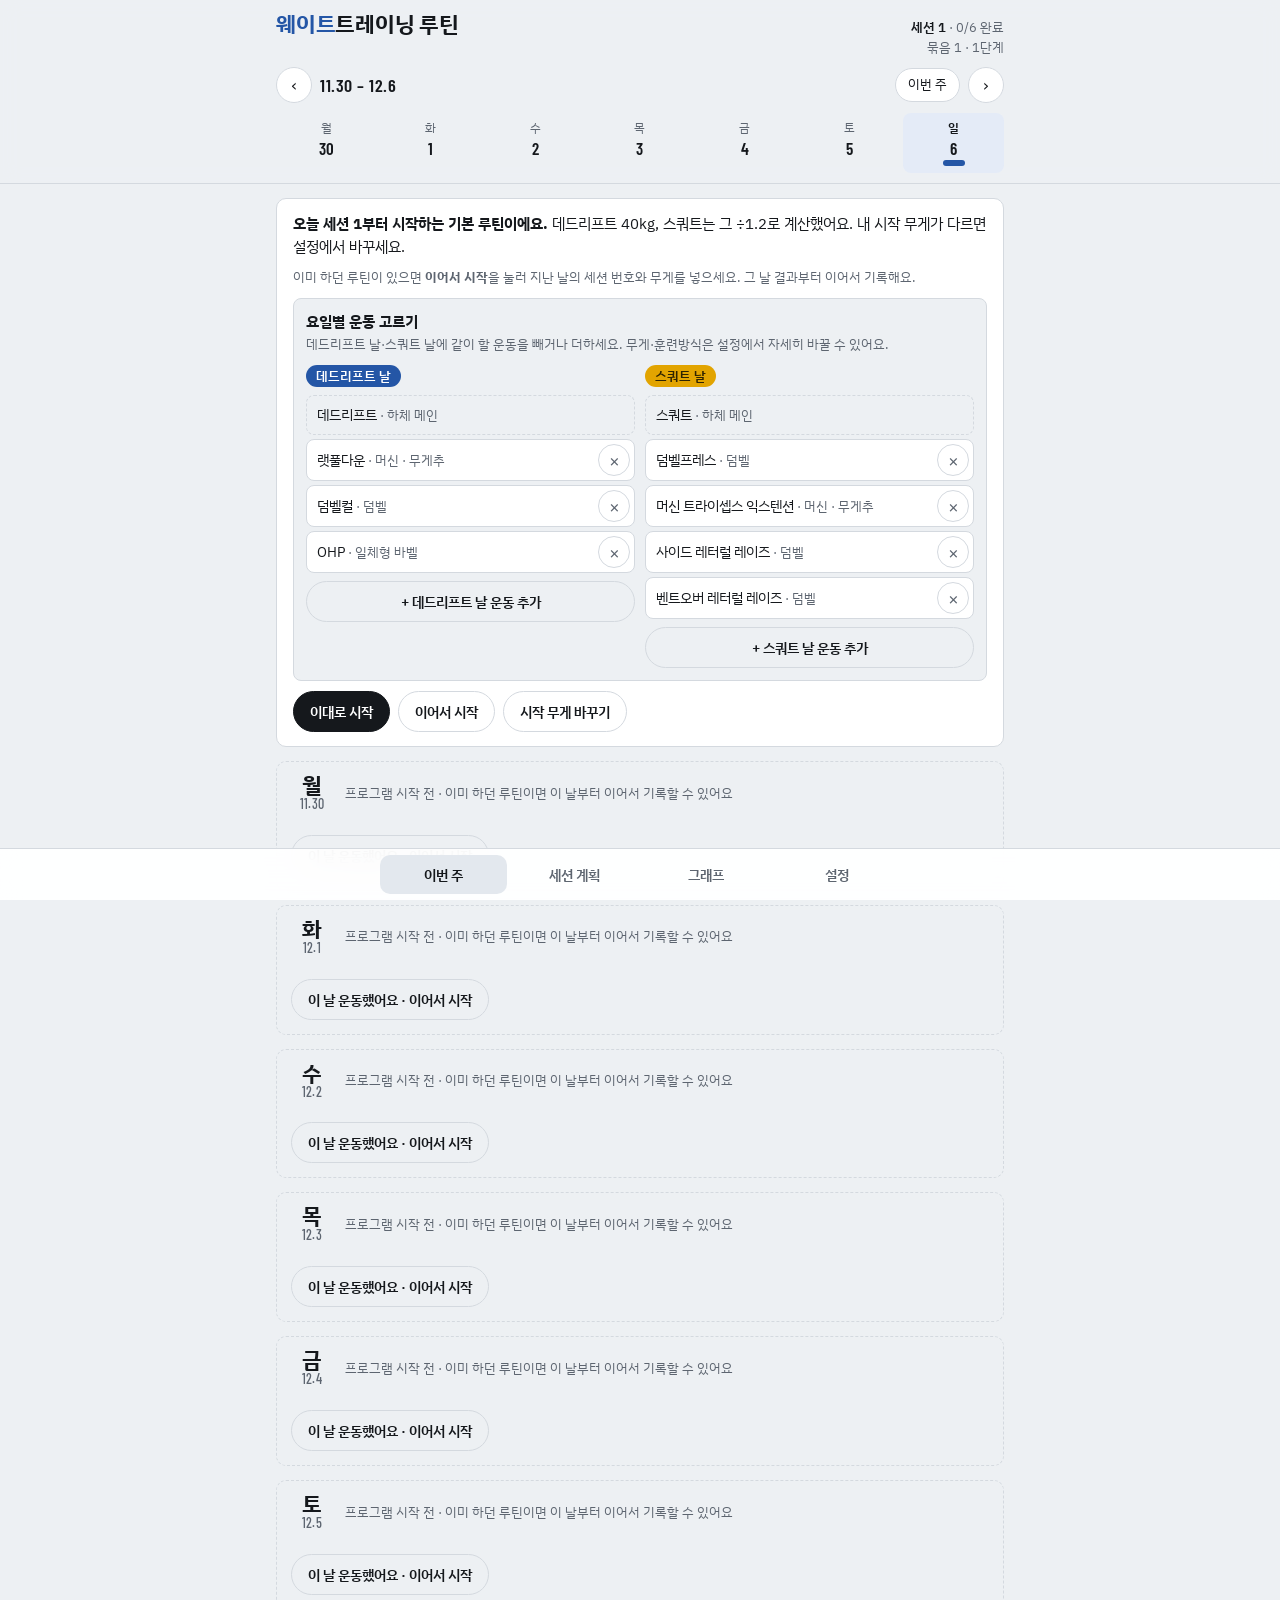
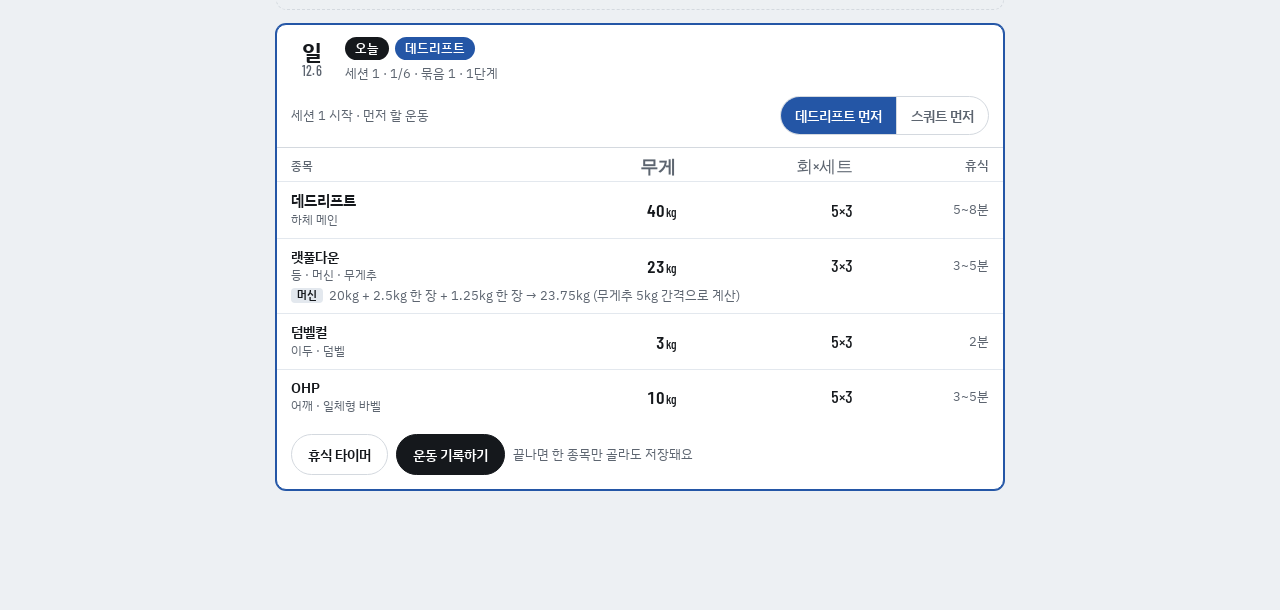
==== commit 4a3f9c3b: "새 세션마다 데드리프트·스쿼트 중 먼저 할 운동 고르기 Co-Authored-By: Claude Opus 5.5 <noreply@anthropic.com> Claude-Sessio" ====
--- a/index.html
+++ b/index.html
@@ -152,6 +152,7 @@
 .meta { font-size: 13px; color: var(--muted); }
 .daybody { border-top: 1px solid var(--line); }
 .dayfoot { display: flex; flex-wrap: wrap; gap: 8px; padding: 10px 14px 14px; }
+.day > .orderpick { margin: 0; padding: 0 14px 12px; }
 .dayfoot .hint { font-size: 13px; color: var(--muted); align-self: center; }
 
 .ex { width: 100%; border-collapse: collapse; font-size: 14px; }
@@ -277,12 +278,20 @@
 .lrow { display: grid; grid-template-columns: minmax(0, 1fr) auto; gap: 10px; align-items: center; padding: 10px 0; border-top: 1px solid var(--soft); }
 .lrow .nm { font-weight: 600; line-height: 1.3; }
 .lrow .rx { font-size: 13px; color: var(--muted); }
+.lrow .lw { grid-column: 1 / -1; display: grid; grid-template-columns: minmax(0, 1fr) auto; gap: 4px 10px; align-items: end; }
+.lrow .lw .field { margin: 0; }
+.lrow .lw .small { grid-column: 1 / -1; margin: 0; }
+.lrow .planw { font-size: 12px; }
+.lrow .linkbtn { display: block; }
 .lrow .rx b { font-family: var(--f-display); font-size: 16px; color: var(--ink); font-weight: 600; }
 .seg { display: inline-flex; border: 1px solid var(--line); border-radius: 999px; overflow: hidden; }
 .seg button { border: 0; background: transparent; padding: 8px 14px; font-weight: 600; font-size: 14px; color: var(--muted); }
 .seg button + button { border-left: 1px solid var(--line); }
 .seg button[aria-pressed="true"].y { background: var(--ok); color: #fff; }
 .seg button[aria-pressed="true"].n { background: var(--bad); color: #fff; }
+.orderpick { display: flex; flex-wrap: wrap; align-items: center; justify-content: space-between; gap: 6px 10px; margin: 8px 0; font-size: 13px; color: var(--muted); }
+.seg button[aria-pressed="true"].D { background: var(--dl); color: var(--dl-ink); }
+.seg button[aria-pressed="true"].S { background: var(--sq); color: var(--sq-ink); }
 
 /* ---------- 시작 지점 ---------- */
 .startsum { font-size: 14px; }
@@ -557,7 +566,7 @@
       from: { no: 1, k: 0, stage: 1, acc: {} },
       plates: [1.25],
       gear: defaultGear(),
-      main: { dl: 40, ratio: 1.2, pct: 5, inc: { dl: 'pct', sq: 'pct' }, ichg: [], prog: 'r', reps: 5, ladder: [3, 4, 5], sets: 3, rest: '5~8분' },
+      main: { dl: 40, sq: null, ratio: 1.2, pct: 5, inc: { dl: 'pct', sq: 'pct' }, ichg: [], prog: 'r', reps: 5, ladder: [3, 4, 5], sets: 3, rest: '5~8분' },
       acc: CATALOG.map(accDefaults),
     };
   }
@@ -649,10 +658,13 @@
   const liftW = (cfg, an, level) => (an.i !== 'pct'
     ? Math.max(1, an.w + an.i * (level - an.l))
     : an.w * Math.pow(1 + cfg.main.pct / 100, level - an.l));
-  // 시작 지점(level 0)의 기준점: 데드리프트 시작 무게, 스쿼트 = 데드리프트 ÷ ratio
+  // 스쿼트 시작 무게: 따로 넣었으면(main.sq) 그 무게, 비워 두면 추천 무게(데드리프트 ÷ ratio)
+  const sqRec = (cfg) => cfg.main.dl / cfg.main.ratio;
+  const sqStart = (cfg) => (cfg.main.sq > 0 ? cfg.main.sq : sqRec(cfg));
+  // 시작 지점(level 0)의 기준점: 데드리프트·스쿼트 시작 무게
   const mainAnchors = (cfg, no) => ({
     dl: { l: 0, w: cfg.main.dl, i: mainInc(cfg, 'dl', no) },
-    sq: { l: 0, w: cfg.main.dl / cfg.main.ratio, i: mainInc(cfg, 'sq', no) },
+    sq: { l: 0, w: sqStart(cfg), i: mainInc(cfg, 'sq', no) },
   });
   // 세션 no로 넘어갈 때 그 세션부터 증량 방식이 바뀌면, 방금 한 세션(st)의 무게를 기준점으로 잡는다.
   function rebaseMain(cfg, st, no) {
@@ -822,13 +834,15 @@
   // 세션 6번째 운동 다음 날은 정식 휴식. 단, 그 세션을 하는 동안 REST_SKIP일 이상 쉬었다면 건너뛴다.
   // 휴식일에도 기록하면 운동한 날로 계산한다.
   // 기록 형식: {d, res:{종목id: true|false}, p:1}. p가 없는 예전 기록은 고르지 않은 종목을 성공으로 본다.
+  //   w:{종목id: 무게} = 그날 계획과 다른 무게로 했으면 실제로 든 무게. o:'S' = 그 세션을 스쿼트부터 했다 (세션 첫 운동 기록에).
+  // 무게를 바꿔서 했으면 그 무게를 기준으로 그 세션의 남은 운동과 다음 세션을 계산한다. 단, 계획보다 무겁게 해서 실패했으면
+  //   계획 무게가 기준이다 (그 무게로 실패 처리). 계획보다 가볍게 했으면 성공·실패 모두 바꾼 무게가 기준.
   // 오래 쉬면 처음부터: 한 종목을 GAP1일 이상 쉬면(마지막으로 한 다음 날부터 다시 하는 날 전날까지 센 날 수) 성공·실패와 상관없이
   //   그 종목의 진행 중인 세션을 처음부터 다시 하고 한 단계 낮춘다. GAP2일 이상이면 한 단계 더 (한 번 쉬는 동안 두 단계까지).
   //   하체는 데드리프트·스쿼트 중 더 오래 쉰 쪽으로 세고, 세션(6회)을 데드리프트부터 다시 한다. 둘은 같이 낮아진다.
   //   상체·팔은 종목마다 따로 센다. 하체가 마지막 단계라 상체·팔이 쉬는 세션은 쉬는 날로 세지 않고, 고무밴드는 낮추지 않는다.
   //   그 종목을 한 번도 하지 않았으면 세지 않는다. cfg.restFrom 이전 날에는 적용하지 않는다.
   const REST_SKIP = 2;
-  const accSlot = (type, j) => SLOTS * Math.floor(j / 3) + 2 * (j % 3) + (type === 'S' ? 1 : 0);
 
   function mainRow(cfg, mp, type) {
     return {
@@ -903,7 +917,8 @@
   }
 
   // opts.until: 이 날까지 예상(모두 성공 가정)을 채운다. opts.minSessions: 하체·모든 보조 종목이 적어도 이만큼 세션을 갖도록 채운다.
-  const jStart = (type, k) => (type === 'D' ? Math.ceil(k / 2) : Math.floor(k / 2));   // 세션의 k번째 운동까지 지난 그 날 차례 수
+  // 세션의 k번째 운동까지 지난 그 날(type) 차례 수. first = 그 세션에서 먼저 하는 하체.
+  const jStart = (type, k, first = 'D') => (type === first ? Math.ceil(k / 2) : Math.floor(k / 2));
   function simulate(cfg, logs, today, opts = {}) {
     const sp = startPoint(cfg);
     const init = initState(cfg);
@@ -914,7 +929,7 @@
     const MG = { D: null, S: null, anchor: null, dropped: 0 };
     const S = [];
     const openMain = (i, m) => {
-      S[i] = { no: sp.no + i, i, state: m, presc: mainPresc(cfg, m), first: i === 0 ? sp.k : 0, n: i === 0 ? sp.k : 0, res: [],
+      S[i] = { no: sp.no + i, i, order: 'D', state: m, presc: mainPresc(cfg, m), first: i === 0 ? sp.k : 0, n: i === 0 ? sp.k : 0, res: [],
         done: false, out: null, bundleDone: false, firstDay: null, lastDay: null, rests: 0, restSkip: false, snap: null };
     };
     // 하체 세션을 열자마자 그 세션 첫 기록에 남은 상태로 맞춘다 (상체·팔이 쉬는 세션인지도 그때대로).
@@ -943,7 +958,7 @@
         const i = X.i, s = X.sess[i];
         const p = accP(X, i);
         if (p.off || p.skip) X.j = Math.max(X.j, 3 * (i + 1));
-        else if (X.a.fromK > 0 && s.no === X.a.from && !s.full) X.j = Math.max(X.j, 3 * i + jStart(X.a.day, X.a.fromK));
+        else if (X.a.fromK > 0 && s.no === X.a.from && !s.full) X.j = Math.max(X.j, 3 * i + jStart(X.a.day, X.a.fromK, S[i] ? S[i].order : 'D'));
         if (X.j < 3 * (i + 1) || !S[i].done) return;
         s.done = true;
         s.out = p.off || p.skip ? null : !s.res.includes(false);
@@ -997,10 +1012,18 @@
     // avail: ok(오늘 함) · skip(하체가 마지막 단계라 쉼) · wait(하체보다 앞서지 않으려고 쉼). lag = 지난 차례가 밀려서 하는 것.
     // rested = 그 세션을 오래 쉬어서 낮춘 단계 수, restart = 그 날 처음부터 다시 시작했으면 그때 쉰 날 수.
     // snaps: 기록한 날이면 그날 남긴 상태 (그 종목 세션의 첫 기록이면 그 상태로 맞춘다). 행마다 지금 상태(snap)를 붙인다.
+    // 세션마다 먼저 하는 하체(order: 'D' 데드리프트 · 'S' 스쿼트). 세션의 첫 운동을 할 때(처음부터 다시 할 때 포함) 정한다:
+    //   기록한 날은 그 기록의 o, 아직 안 한 세션은 고른 것(cfg.order = {no, o}), 없으면 데드리프트 먼저.
+    // 보조 종목 X의 j번째 차례가 놓이는 칸: 그 세션에서 자기 하체가 먼저면 짝수 칸, 아니면 홀수 칸.
+    const firstOf = (k) => (S[k] ? S[k].order : 'D');
+    const accSlot = (type, j) => SLOTS * Math.floor(j / 3) + 2 * (j % 3) + (type === firstOf(Math.floor(j / 3)) ? 0 : 1);
+    const pend = cfg.order && cfg.order.o === 'S' ? cfg.order : null;
     const restOf = (s, day) => ({ rested: s.reset ? s.reset.drops : 0, restart: s.reset && s.reset.day === day ? s.reset.R : 0 });
-    function plan(day, snaps) {
+    function plan(day, snaps, o) {
       restMain(day, snaps && snaps.main);
-      const i = S.length - 1, type = slotType(g);
+      const i = S.length - 1, cur = S[i];
+      if (cur.n === 0) cur.order = o || (pend && pend.no === cur.no ? 'S' : 'D');
+      const type = cur.order === 'S' ? slotType(g + 1) : slotType(g);
       const rows = [Object.assign(mainRow(cfg, S[i].presc, type), { avail: 'ok', snap: mainSnap(cfg, S[i]) }, restOf(S[i], day))];
       for (const X of A) {
         if (X.a.day !== type) continue;
@@ -1014,7 +1037,7 @@
         if (sn && at <= g && !s.res.length && !s.snap) { s.snap = sn; s.state = accFromSnap(cfg, X.a, s.state, sn); s.presc = null; p = accP(X, X.i); }
         rows.push(Object.assign(accRow(X.a, p), { avail: at <= g ? 'ok' : 'wait', lag: at < g, accNo: s.no, snap: accSnap(X.a, s.state, p) }, restOf(s, day)));
       }
-      return { g, slot: g, type, no: S[i].no, pos: slotPos(g), main: S[i].presc, rows };
+      return { g, slot: g, type, order: cur.order, no: S[i].no, pos: slotPos(g), main: S[i].presc, rows };
     }
     // 기록한 날은 그때 보여준 무게·횟수·세트·단계를 그대로 보여준다.
     // 예전 기록(Q 없음)의 스쿼트는 데드리프트 ÷ ratio
@@ -1030,11 +1053,38 @@
         r.reps = x.r; r.sets = x.e;
       }
     }
+    // 그날 바꾼 무게(ov)로 한 종목: 보여줄 무게를 바꾸고(plan = 계획 무게), 기준 무게가 달라지면 그 종목의 상태를 그 무게로 맞춘다.
+    function overrideW(info, ov) {
+      for (const r of info.rows) {
+        const w = ov[r.id];
+        if (!(w > 0) || r.avail !== 'ok' || typeof r.result !== 'boolean' || r.band || r.w == null) continue;
+        const plan = r.w;
+        if (Math.abs(w - plan) < 0.005) continue;
+        r.plan = plan; r.w = w;
+        if (r.main) info.main = Object.assign({}, info.main, { [r.id]: w });
+        const basis = w < plan || r.result ? w : plan;
+        if (Math.abs(basis - plan) < 0.005) continue;
+        if (r.main) {
+          const cur = S[S.length - 1], st = cur.state, an = st.an || mainAnchors(cfg, 1);
+          cur.state = Object.assign({}, st, { an: Object.assign({}, an, { [r.id]: { l: st.level, w: basis, i: an[r.id].i } }) });
+          cur.presc = Object.assign(mainPresc(cfg, cur.state), { top: cur.presc.top });
+          continue;
+        }
+        const X = A.find((x) => x.a.id === r.id), s = X.sess[X.i], st = Object.assign({}, s.state);
+        if (X.a.prog === 'r') {
+          // 횟수 고정: 지금 칸의 무게가 basis가 되게 기준 무게를 다시 잡는다 (안 되면 basis를 첫 칸으로)
+          const base = stepW(cfg, X.a, st.mode, basis, -st.step);
+          if (Math.abs(stepW(cfg, X.a, st.mode, base, st.step) - basis) < 0.01) st.w = base; else { st.w = basis; st.step = 0; }
+        } else st.w = basis;
+        s.state = st; s.presc = null;
+      }
+    }
     let restDay = null, skipNote = null;
-    function apply(d, info, res, legacy, nextMain) {
+    function apply(d, info, res, legacy, nextMain, ov) {
       const got = (id) => (legacy ? res[id] !== false : typeof res[id] === 'boolean' ? res[id] : null);
+      for (const r of info.rows) r.result = r.avail === 'ok' ? got(r.id) : null;
+      if (ov) overrideW(info, ov);
       for (const r of info.rows) {
-        r.result = r.avail === 'ok' ? got(r.id) : null;
         if (r.main || r.result == null) continue;
         const X = A.find((x) => x.a.id === r.id);
         X.sess[X.i].res.push(r.result);
@@ -1083,12 +1133,12 @@
       const ld = toNum(lg.d);
       for (; d < ld; d++) quiet(d);
       const sn = lg.s || null;
-      const info = plan(ld, sn);
+      const info = plan(ld, sn, lg.o === 'S' ? 'S' : 'D');
       // 고무밴드는 기록한 날 쓴 밴드를 남긴다 (설정에서 밴드를 바꿔도 지난 기록은 그대로).
       if (lg.b) for (const r of info.rows) if (r.band && Array.isArray(lg.b[r.id])) r.bands = lg.b[r.id].slice();
       if (sn) shown(info, sn);
       days.set(ld, Object.assign(info, { kind: 'log', li, restSkipped: ld === skipNote }));
-      apply(ld, info, lg.res || {}, !lg.p, mainSnapOf(li + 1));
+      apply(ld, info, lg.res || {}, !lg.p, mainSnapOf(li + 1), lg.w);
       last = ld;
       d = ld + 1;
     });
@@ -1348,7 +1398,7 @@
 
   return {
     SLOTS, MAIN_STAGES, ACC_TOP, GAP1, GAP2, PLATE_OPTIONS, MODES, MODE_KEYS, CATALOG, EXTRA, toNum, toStr, weekday, mondayOf, localToday,
-    defaultConfig, defaultGear, accDefaults, migrate, mainInc, LIFTS, MAIN_KG, startPoint, accAt, accTop, mainTop, restStage, segAt, initState, prescribe, evaluate, advance,
+    defaultConfig, defaultGear, accDefaults, migrate, mainInc, LIFTS, MAIN_KG, sqRec, sqStart, startPoint, accAt, accTop, mainTop, restStage, segAt, initState, prescribe, evaluate, advance,
     replay, projectTo, simulate, timeline, snapLogs, snapOf, canLog, slotType, slotNo, slotPos, REST_SKIP,
     stepW, gearList, ladderOf, ladderReps, dayRows, roundW, fmtW, plateCounts, plateMath, plateText, stackMath, stackText, chainText, loadInfo,
   };
@@ -1412,6 +1462,8 @@
       restFrom: /^\d{4}-\d{2}-\d{2}$/.test(c.restFrom) ? c.restFrom : null,
       from: sanitizeFrom(c.from),
       restSec: sanitizeRest(c.restSec),
+      // 아직 시작하지 않은 세션 no를 스쿼트부터 하기로 골랐으면 {no, o:'S'}
+      order: c.order && c.order.o === 'S' && Number(c.order.no) >= 1 ? { no: Math.floor(Number(c.order.no)), o: 'S' } : null,
       plates: Array.isArray(c.plates) ? [...L.plateCounts(c.plates)].flatMap(([p, n]) => Array(Math.min(n, PAIR_MAX)).fill(p)).sort((a, b) => a - b) : base.plates,
       gear: {
         db: Array.isArray(g.db) ? numList(g.db) : base.gear.db,
@@ -1428,6 +1480,13 @@
       .map((l) => {
         const o = { d: l.d, res: l.res && typeof l.res === 'object' ? l.res : {} };
         if (l.p) o.p = 1;
+        if (l.o === 'S') o.o = 'S';
+        // 그날 계획과 다르게 한 무게
+        if (l.w && typeof l.w === 'object') {
+          const w = {};
+          for (const [id, v] of Object.entries(l.w)) if (typeof v === 'number' && v > 0 && v <= 1000) w[id] = v;
+          if (Object.keys(w).length) o.w = w;
+        }
         if (l.b && typeof l.b === 'object') {
           const b = {};
           for (const [id, v] of Object.entries(l.b)) if (Array.isArray(v)) b[id] = v.filter((s) => typeof s === 'string');
@@ -1470,6 +1529,7 @@
     const one = (v) => (v === 'kg' ? kg : Number(v) > 0 && Number(v) <= 50 ? Number(v) : 'pct');
     m.inc = { dl: one(inc.dl), sq: one(inc.sq) };
     delete m.kg;
+    m.sq = Number(m.sq) > 0 ? Number(m.sq) : null;
     m.ichg = Array.isArray(m.ichg) ? m.ichg.filter((x) => x && Number(x.no) >= 1 && L.LIFTS.includes(x.id))
       .map((x) => ({ no: Math.floor(Number(x.no)), id: x.id, inc: one(x.inc) })).sort((p, q) => p.no - q.no) : [];
     return m;
@@ -1600,11 +1660,17 @@
   const toMode = (m) => josa(modeName(m), '으로', '로');
   const BALANCE_NOTE = '<strong>좌우 균형:</strong> 원판을 더 끼운 쪽은 끝까지 밀어 넣고 바깥으로 움직이지 않게 마구리로 고정하세요. 반대쪽은 원판을 조금 바깥쪽에 둔 채 마구리를 끼우세요.';
   const STEPS = ['', '한', '두'];
+  // 새 세션에서 먼저 할 하체 고르기 (세션 no, 지금 고른 order)
+  function orderPick(no, order) {
+    const b = (v) => `<button type="button" class="${v}" data-act="order" data-no="${no}" data-v="${v}" aria-pressed="${order === v}">${TYPE_NAME[v]} 먼저</button>`;
+    return `<div class="orderpick"><span>세션 ${no} 시작 · 먼저 할 운동</span><div class="seg" role="group" aria-label="세션 ${no}에서 먼저 할 운동">${b('D')}${b('S')}</div></div>`;
+  }
   function flags(row) {
     let f = '';
     if (row.retry) f += '<span class="flag retry">재도전</span>';
     if (row.rested) f += `<span class="flag rest">쉬어서 ${STEPS[row.rested] || row.rested} 단계 낮춤</span>`;
     if (row.lag) f += `<span class="flag lag">밀림 · 세션 ${row.accNo} 몫</span>`;
+    if (row.plan != null) f += `<span class="flag hold">계획 ${esc(L.fmtW(Object.assign({}, row, { w: row.plan })))}에서 바꿈</span>`;
     return f;
   }
 
@@ -1747,8 +1813,10 @@
       if (isLog) foot = `<button class="btn ghost" type="button" data-act="edit" data-day="${d}">결과 고치기</button>`;
       else if (L.canLog(m.tl, d)) foot = `<button class="btn" type="button" data-act="log" data-day="${d}">운동 기록하기</button><span class="hint">끝나면 한 종목만 골라도 저장돼요</span>`;
       if (isToday) foot = timerButton() + foot;
+      // 다음 운동이 새 세션의 첫 운동이면 데드리프트·스쿼트 중 먼저 할 것을 고른다.
+      const pick = e.kind === 'plan' && d === m.tl.cursor && e.pos === 0 ? orderPick(e.no, e.order) : '';
       html += `<section class="day${isToday ? ' is-today' : ''}" id="d${d}"><div class="dayhead">${date}<div class="dayinfo"><div class="tagline">${tags}</div><div class="meta">${esc(meta)}</div></div></div>
-        <div class="daybody">${exTable(e.rows, isLog, type)}</div>${foot ? `<div class="dayfoot">${foot}</div>` : ''}</section>`;
+        ${pick}<div class="daybody">${exTable(e.rows, isLog, type)}</div>${foot ? `<div class="dayfoot">${foot}</div>` : ''}</section>`;
     }
     $('days').innerHTML = html;
   }
@@ -2298,12 +2366,14 @@
   function openSheet(mode, day) {
     const li = mode === 'new' ? data.logs.length : data.logs.findIndex((l) => L.toNum(l.d) === day);
     if (li < 0) return;
-    const res = {};
+    const res = {}, w = {};
     if (mode === 'edit') {
       const e = model(weekMon + 6).sim.days.get(day);
       for (const r of e.rows) if (r.avail === 'ok' && r.result != null) res[r.id] = r.result;
-    }
-    sheet = { kind: 'log', mode, day, li, res, confirmDel: false, opener: document.activeElement };
+      Object.assign(w, data.logs[li].w || {});
+    }
+    // w: 그날 계획과 다르게 한 무게, ew: 무게 입력칸을 연 종목
+    sheet = { kind: 'log', mode, day, li, res, w, ew: new Set(Object.keys(w)), confirmDel: false, opener: document.activeElement };
     $('sheet').hidden = false;
     renderSheet(model(weekMon + 6));
     const first = $('panel').querySelector('button');
@@ -2334,6 +2404,7 @@
     const isLast = sheet.mode === 'edit' && sheet.li === data.logs.length - 1;
     let h = `<div><h2 id="sheetTitle">${longDate(sheet.day)} · ${TYPE_NAME[info.type]}</h2>
       <div class="sub">세션 ${info.no} · ${info.pos + 1}/6 · ${esc(stageText(info.main))}</div></div>
+      ${sheet.mode === 'new' && info.pos === 0 ? orderPick(info.no, info.order) : ''}
       <p class="small">목표 횟수×세트를 모두 채웠으면 성공, 한 세트라도 못 채웠으면 실패예요. <strong>하지 않은 종목은 비워 두세요.</strong> 다음 ${TYPE_NAME[info.type]} 날로 밀려요. 누른 버튼을 한 번 더 누르면 선택이 풀려요.</p>`;
     const restarted = rows.filter((r) => r.restart);
     if (restarted.length) h += `<p class="small note">오래 쉬어서 세션을 처음부터 다시 해요: ${restarted.map((r) => `${esc(r.main ? '데드리프트·스쿼트' : r.name)} ${r.restart}일 쉼 → ${STEPS[r.rested] || r.rested} 단계 낮춤`).join(', ')}</p>`;
@@ -2341,13 +2412,25 @@
       <div class="lrows">`;
     for (const r of rows) {
       const v = sheet.res[r.id];
-      const pl = plates(r);
-      h += `<div class="lrow"><div><div class="nm">${esc(r.name)}${flags(r)}</div><div class="rx"><b>${wHtml(r)}</b> · ${r.reps}회 × ${r.sets}세트</div>
-        ${pl ? `<div class="rx pl-line"><span class="pl">${pl.label}</span>${esc(pl.text)}</div>` : ''}${pl && pl.unbalanced ? `<div class="rx bal">${BALANCE_NOTE}</div>` : ''}</div>
+      // 무게를 바꿀 수 있는 종목 (고무밴드·무게 생략 제외). 고치기에서는 r.w가 그날 바꾼 무게, r.plan이 계획 무게.
+      const can = !r.band && r.w != null;
+      const plan = r.plan != null ? r.plan : r.w;
+      const cw = can ? changedW(r.id, plan) : null;
+      const shownRow = Object.assign({}, r, { w: cw != null ? cw : plan, plan: undefined });
+      const pl = plates(shownRow);
+      const planTxt = can ? L.fmtW(Object.assign({}, r, { w: plan })) : '';
+      h += `<div class="lrow"><div><div class="nm">${esc(r.name)}${flags(shownRow)}</div><div class="rx"><b>${wHtml(shownRow)}</b> · ${r.reps}회 × ${r.sets}세트${cw != null ? ` <span class="planw">계획 ${esc(planTxt)}</span>` : ''}</div>
+        ${pl ? `<div class="rx pl-line"><span class="pl">${pl.label}</span>${esc(pl.text)}</div>` : ''}${pl && pl.unbalanced ? `<div class="rx bal">${BALANCE_NOTE}</div>` : ''}
+        ${can && !sheet.ew.has(r.id) ? `<button type="button" class="linkbtn" data-act="lwOpen" data-id="${esc(r.id)}">무게 바꾸기</button>` : ''}</div>
         <div class="seg" role="group" aria-label="${esc(r.name)} 결과">
           <button type="button" class="y" data-act="res" data-id="${esc(r.id)}" data-v="1" aria-pressed="${v === true}">성공</button>
           <button type="button" class="n" data-act="res" data-id="${esc(r.id)}" data-v="0" aria-pressed="${v === false}">실패</button>
-        </div></div>`;
+        </div>${can && sheet.ew.has(r.id) ? `<div class="lw">
+          <label class="field"><span>오늘 한 무게 (kg) · 계획 ${esc(planTxt)}</span><input type="number" inputmode="decimal" step="0.5" min="0" id="lw-${esc(r.id)}" data-lw="${esc(r.id)}" value="${cw != null ? cw : L.roundW(plan)}"></label>
+          <button type="button" class="btn ghost" data-act="lwReset" data-id="${esc(r.id)}">계획대로</button>
+          <p class="small">${cw == null ? '계획보다 무겁게 하면 성공했을 때만, 가볍게 하면 성공·실패 모두 바꾼 무게에서 이어 가요.'
+            : cw > plan ? `성공하면 이 세션의 남은 운동과 다음 세션을 ${esc(L.fmtW(Object.assign({}, r, { w: cw })))}에서 이어 가고, 실패하면 계획 무게(${esc(planTxt)})로 실패한 것으로 봐요.`
+            : `성공·실패 모두 이 세션의 남은 운동과 다음 세션을 ${esc(L.fmtW(Object.assign({}, r, { w: cw })))}에서 이어 가요.`}</p></div>` : ''}</div>`;
     }
     h += '</div>';
     if (others.length) h += `<p class="small">오늘은 쉬는 종목: ${others.map((r) => esc(r.name)).join(', ')}</p>`;
@@ -2361,6 +2444,11 @@
     }
     h += '<button class="btn ghost" type="button" data-act="close">닫기</button>';
     $('panel').innerHTML = h;
+  }
+  // 그 종목을 계획(plan)과 다른 무게로 했으면 그 무게, 아니면 null
+  function changedW(id, plan) {
+    const w = Number(sheet.w[id]);
+    return w > 0 && Math.abs(w - plan) >= 0.005 ? Math.round(w * 100) / 100 : null;
   }
   function saveLog() {
     const m = model(weekMon + 6);
@@ -2374,7 +2462,17 @@
     for (const r of info.rows) if (r.band && r.id in res) bands[r.id] = (r.bands || []).slice();
     // 그날의 상태·무게·횟수도 남긴다 (나중에 설정을 바꿔도 이 기록은 그대로).
     const s = L.snapOf(info.rows, (r) => r.id in res);
-    const entry = (d) => Object.assign({ d, res, p: 1 }, Object.keys(bands).length ? { b: bands } : {}, { s });
+    // 계획과 다르게 한 무게
+    const w = {};
+    for (const r of info.rows) {
+      if (!(r.id in res) || r.band || r.w == null) continue;
+      const cw = changedW(r.id, r.plan != null ? r.plan : r.w);
+      if (cw != null) w[r.id] = cw;
+    }
+    if (Object.values(w).some((x) => x > 1000)) { toast('무게를 확인해 주세요'); return; }
+    // 스쿼트부터 시작한 세션이면 그 세션 첫 운동 기록에 남긴다 (고치기는 그때 것 그대로).
+    const o = sheet.mode === 'new' ? (info.pos === 0 && info.order === 'S' ? 'S' : null) : data.logs[sheet.li].o;
+    const entry = (d) => Object.assign({ d, res, p: 1 }, o ? { o } : {}, Object.keys(bands).length ? { b: bands } : {}, Object.keys(w).length ? { w } : {}, { s });
     if (sheet.mode === 'new') {
       data.logs.push(entry(L.toStr(sheet.day)));
       const after = L.simulate(data.cfg, data.logs, today, { until: -Infinity });
@@ -2411,7 +2509,7 @@
     else if (day == null) day = L.toNum(cfg.startDate) < T ? L.toNum(cfg.startDate) : T - 1;
     const acc = {};
     for (const a of cfg.acc) { const s = st.acc[a.id]; acc[a.id] = { w: s.w, mode: s.mode, step: s.step, n: s.n }; }
-    sheet = { kind: 'start', day, no: sp.no, k: sp.k, stage: Math.min(sp.stage, L.mainTop(cfg)), dl: cfg.main.dl, acc, note: '', err: '', opener: document.activeElement };
+    sheet = { kind: 'start', day, no: sp.no, k: sp.k, stage: Math.min(sp.stage, L.mainTop(cfg)), dl: cfg.main.dl, sq: cfg.main.sq, acc, note: '', err: '', opener: document.activeElement };
     $('sheet').hidden = false;
     renderStart();
     const first = $('panel').querySelector('input:not([disabled]), select');
@@ -2431,6 +2529,7 @@
     }
     sheet.stage = p.presc.main.stage;
     sheet.dl = r2(p.presc.main.dl);
+    sheet.sq = cfg.main.sq > 0 ? r2(p.presc.main.sq) : null;   // 따로 넣은 스쿼트 무게만 채운다 (아니면 추천 무게를 따른다)
     for (const a of cfg.acc) {
       const s = p.state.acc[a.id];
       sheet.acc[a.id] = { w: s.w == null ? null : r2(s.w), mode: s.mode, step: s.step, n: s.n };
@@ -2465,7 +2564,8 @@
       <label class="field"><span>하체 단계</span><select id="st-stage" data-sk="stage">${Array.from({ length: L.mainTop(cfg) }, (_, i) => i + 1).map((s) => `<option value="${s}" ${s === d.stage ? 'selected' : ''}>${stageName(s)}</option>`).join('')}</select></label></div>
       ${d.note ? `<p class="small note">${esc(d.note)}</p>` : ''}
       <div class="row2"><label class="field"><span>데드리프트 (kg)</span><input type="number" inputmode="decimal" step="0.1" min="1" id="st-dl" data-sk="dl" value="${d.dl}"></label>
-      <div class="field"><span>스쿼트</span><div class="derived" id="st-sq"></div></div></div>
+      <label class="field"><span>스쿼트 (kg)</span><input type="number" inputmode="decimal" step="0.1" min="1" id="st-sq" data-sk="sq" value="${d.sq > 0 ? d.sq : ''}"></label></div>
+      <p class="small" id="st-sqhint"></p>
       <div class="stacc"><div class="sthead">상체·팔 <span>· 이 세션의 무게와 횟수</span></div>`;
     for (const a of cfg.acc) {
       const o = d.acc[a.id];
@@ -2490,10 +2590,17 @@
     if (focusId && $(focusId)) $(focusId).focus();
     startSquat();
   }
-  function startSquat() {
-    const el = $('st-sq');
-    if (el) el.innerHTML = sheet.dl > 0 ? `<b>${L.roundW(sheet.dl / data.cfg.main.ratio)}kg</b> (÷ ${data.cfg.main.ratio})` : '—';
-  }
+  // 스쿼트 추천 무게(데드리프트 ÷ ratio)는 입력칸의 흐린 글씨와 안내로만 보여준다.
+  function sqHint(input, hint, dl, sq) {
+    const ratio = data.cfg.main.ratio;
+    const rec = dl > 0 ? L.roundW(dl / ratio) : null;
+    if (input) input.placeholder = rec ? String(rec) : '';
+    if (!hint) return;
+    hint.innerHTML = !rec ? '스쿼트 무게를 넣거나, 데드리프트 무게를 넣으면 추천 무게를 알려줘요.'
+      : sq > 0 ? `추천 <b>${rec}kg</b> (데드리프트 ÷ ${ratio}). 비우면 추천 무게로 해요.`
+      : `비워 두면 추천 무게 <b>${rec}kg</b> (데드리프트 ÷ ${ratio})로 해요. 따로 정하려면 넣어 주세요.`;
+  }
+  function startSquat() { sqHint($('st-sq'), $('st-sqhint'), sheet.dl, sheet.sq); }
   // 이어서 시작 시트의 입력: 숫자는 입력하는 대로 반영하고, 구조가 바뀌는 값(세션·단계·종목)은 다시 그린다.
   function startInput(el, done) {
     const d = sheet;
@@ -2502,6 +2609,7 @@
     const a = el.dataset.id ? data.cfg.acc.find((x) => x.id === el.dataset.id) : null;
     d.err = '';
     if (f === 'dl') { d.dl = Number(el.value); startSquat(); return; }
+    if (f === 'sq') { d.sq = el.value === '' ? null : Number(el.value); startSquat(); return; }
     if (f === 'w' && o) {
       o.w = Number(el.value);
       if (done && a && a.prog === 'r') { const sel = $('st-step-' + a.id); if (sel) sel.innerHTML = stepOptions(a, o); }
@@ -2529,9 +2637,11 @@
       if (d.k % 2 !== L.startPoint(cfg).k % 2) return fail(`이미 기록한 운동과 데드리프트·스쿼트 순서가 어긋나요. 이 날 운동을 ${TYPE_NAME[L.slotType(L.startPoint(cfg).k)]} 날(${L.startPoint(cfg).k % 2 ? '2·4·6' : '1·3·5'}번째)로 골라 주세요.`);
     }
     if (!(d.dl > 0)) return fail('데드리프트 무게를 넣어 주세요.');
+    if (d.sq != null && !(d.sq > 0)) return fail('스쿼트 무게를 확인해 주세요. 비우면 추천 무게로 해요.');
     for (const a of cfg.acc) { const w = d.acc[a.id].w; if (w != null && d.acc[a.id].mode !== 'band' && !(w > 0)) return fail(`${a.name} 무게를 확인해 주세요.`); }
     cfg.startDate = L.toStr(d.day);
     cfg.main.dl = r2(d.dl);
+    cfg.main.sq = d.sq > 0 ? r2(d.sq) : null;
     const acc = {};
     for (const a of cfg.acc) {
       const o = d.acc[a.id];
@@ -2635,7 +2745,7 @@
         : '<span class="small">설정 → 장비에서 밴드를 추가해 주세요</span>'}</div></div>`;
     } else {
       h += `<div class="row2">${wField(id('w'), x.mode, x.w, opt.wLabel || '시작 무게', 'data-f="w"')}${x.mode === 'stack'
-        ? `<label class="field"><span>무게추 단계 (kg, 쉼표로)</span><input type="text" inputmode="decimal" id="${esc(id('stack'))}" data-f="stack" value="${esc(x.stack.join(', '))}" placeholder="예: 20, 23, 26, 29"></label>` : ''}</div>`;
+        ? `<label class="field"><span>무게추 단계 (kg, 쉼표나 띄어쓰기로)</span><input type="text" id="${esc(id('stack'))}" data-f="stack" value="${esc(x.stack.join(', '))}" placeholder="예: 20, 23, 26, 29"></label>` : ''}</div>`;
       if (x.mode === 'stack' && !x.stack.length) h += '<p class="small">머신에 달린 무게추 무게를 차례로 넣어 주세요. 비워 두면 5kg 간격으로 보고 계산해요.</p>';
     }
     const sets = `<label class="field"><span>세트</span><input type="number" inputmode="numeric" min="1" id="${esc(id('sets'))}" data-f="sets" value="${x.sets}"></label>`;
@@ -2644,7 +2754,7 @@
     if (x.mode === 'band') h += `<div class="row3">${reps}${sets}${rest}</div>`;
     else {
       h += `<div class="row2"><label class="field"><span>진행 방식</span><select id="${esc(id('prog'))}" data-f="prog"><option value="w" ${x.prog !== 'r' ? 'selected' : ''}>무게 고정</option><option value="r" ${x.prog === 'r' ? 'selected' : ''}>횟수 고정</option></select></label>
-        ${x.prog === 'r' ? reps : `<label class="field"><span>횟수 단계 (쉼표로)</span><input type="text" inputmode="numeric" id="${esc(id('ladder'))}" data-f="ladder" value="${esc(L.ladderOf(x).join(', '))}" placeholder="예: 3, 4, 5"></label>`}</div>
+        ${x.prog === 'r' ? reps : `<label class="field"><span>횟수 단계 (쉼표나 띄어쓰기로)</span><input type="text" id="${esc(id('ladder'))}" data-f="ladder" value="${esc(L.ladderOf(x).join(', '))}" placeholder="예: 3, 4, 5"></label>`}</div>
         <div class="row2 pair"><div class="row2">${sets}${rest}</div>${cont ? `<div class="row2"><label class="field"><span>증량 방식</span><select id="${esc(id('inc'))}" data-f="inc"><option value="pct" ${x.inc === 'pct' ? 'selected' : ''}>%</option><option value="kg" ${x.inc === 'kg' ? 'selected' : ''}>kg</option></select></label>
           <label class="field"><span>증량 값</span><input type="number" inputmode="decimal" step="0.5" min="0" id="${esc(id('incv'))}" data-f="incV" value="${x.incV}"></label></div>` : ''}</div>`;
     }
@@ -2672,7 +2782,7 @@
       <p class="startsum"><b>${longDate(L.toNum(cfg.startDate))}</b> · 세션 ${sp.no}의 ${sp.k + 1}번째 운동(${TYPE_NAME[L.slotType(sp.k)]}) · 하체 ${sp.stage}단계</p>
       <p class="small">이미 하던 루틴이 있으면 시작 지점을 그 세션으로 옮기세요. 그 날부터 오늘까지 한 운동은 이번 주 화면에서 지난 날을 눌러 날짜순으로 기록하면 돼요. 아래 무게는 시작 지점 세션의 무게예요.</p>
       <div class="btnrow"><button class="btn ghost" type="button" data-act="startSheet">시작 지점 바꾸기 · 이어서 시작</button></div>
-      <p class="small">쉬는 요일은 따로 없어요. 세션의 6번째 운동을 마친 다음 날 하루 쉬고, 기록하지 않은 날은 쉰 날로 봐요. 설정을 바꿔도 이미 한 기록의 무게·횟수는 그대로 두고, 그다음부터 바뀐 설정으로 계산해요. 데드리프트 시작 무게를 바꾸면 지금 무게도 같은 비율로 바뀌어요.</p></div>`;
+      <p class="small">쉬는 요일은 따로 없어요. 세션의 6번째 운동을 마친 다음 날 하루 쉬고, 기록하지 않은 날은 쉰 날로 봐요. 설정을 바꿔도 이미 한 기록의 무게·횟수는 그대로 두고, 그다음부터 바뀐 설정으로 계산해요. 데드리프트·스쿼트 시작 무게를 바꾸면 지금 무게도 따라 바뀌어요.</p></div>`;
     h += pushCard();
 
     const cnt = L.plateCounts(cfg.plates);
@@ -2686,7 +2796,7 @@
       <p class="small">바벨·머신 종목에는 5kg 단위 무게와 나머지를 채울 경량원판을 함께 보여줘요. 목표 무게 이상이 되는 가장 가벼운 조합을 고르고, 바벨은 그다음으로 좌우가 고른 조합을 골라요.</p></div>`;
 
     const g = cfg.gear;
-    const gearRow = (k, label) => `<label class="field"><span>${label} (kg, 쉼표로 구분)</span><input type="text" inputmode="decimal" id="set-gear-${k}" data-k="gear.${k}" value="${esc(g[k].join(', '))}"></label>`;
+    const gearRow = (k, label) => `<label class="field"><span>${label} (kg, 쉼표나 띄어쓰기로)</span><input type="text" id="set-gear-${k}" data-k="gear.${k}" value="${esc(g[k].join(', '))}"></label>`;
     h += `<div class="card"><h2>장비</h2>
       <p class="small">헬스장마다 다른 무게를 넣어 주세요. 덤벨·일체형 바벨·원판 한 장 종목은 이 무게들 안에서 다음 무게로 올라가요(원판을 더 끼울 수 없으니까요). 머신 무게추는 종목마다 따로 넣어요.</p>
       ${gearRow('db', '덤벨')}${gearRow('bars', '일체형 바벨')}${gearRow('one', '한 장으로 드는 원판')}
@@ -2702,9 +2812,10 @@
     const incNote = sim ? `증량 방식을 바꾸면 진행 중인 세션은 그대로 하고 세션 ${mainChangeNo(sim)}부터 새 방식으로 올라가요.` : '';
     h += `<div class="card"><h2>하체 메인 · 데드리프트와 스쿼트</h2>
       <div class="row2"><label class="field"><span>데드리프트 ${wl} (kg)</span><input type="number" inputmode="decimal" step="0.1" min="1" id="set-dl" data-k="main.dl" value="${mm.dl}"></label>
-      <div class="field"><span>스쿼트 ${wl}</span><div class="derived" id="sqDerived"></div></div></div>
+      <label class="field"><span>스쿼트 ${wl} (kg)</span><input type="number" inputmode="decimal" step="0.1" min="1" id="set-sq" data-k="main.sq" value="${mm.sq > 0 ? mm.sq : ''}"></label></div>
+      <p class="small" id="sqDerived"></p>
       <div class="row2"><label class="field"><span>진행 방식</span><select id="set-mprog" data-k="main.prog"><option value="r" ${mm.prog !== 'w' ? 'selected' : ''}>횟수 고정</option><option value="w" ${mm.prog === 'w' ? 'selected' : ''}>무게 고정</option></select></label>
-      ${mm.prog === 'w' ? `<label class="field"><span>횟수 단계 (쉼표로)</span><input type="text" inputmode="numeric" id="set-mladder" data-k="main.ladder" value="${esc(L.ladderOf(mm).join(', '))}"></label>`
+      ${mm.prog === 'w' ? `<label class="field"><span>횟수 단계 (쉼표나 띄어쓰기로)</span><input type="text" id="set-mladder" data-k="main.ladder" value="${esc(L.ladderOf(mm).join(', '))}"></label>`
         : `<label class="field"><span>횟수</span><input type="number" inputmode="numeric" min="1" id="set-mreps" data-k="main.reps" value="${mm.reps}"></label>`}</div>
       <div class="row2"><label class="field"><span>세트</span><input type="number" inputmode="numeric" min="1" id="set-msets" data-k="main.sets" value="${mm.sets}"></label>
       <label class="field"><span>휴식</span><input type="text" id="set-mrest" data-k="main.rest" value="${esc(mm.rest)}"></label></div>
@@ -2731,16 +2842,17 @@
     h += `<div class="btnrow"><button class="btn ghost" type="button" data-act="addAcc" data-day="D">+ 데드 날 운동</button><button class="btn ghost" type="button" data-act="addAcc" data-day="S">+ 스쿼트 날 운동</button></div></div>`;
 
     h += `<div class="card"><h2>규칙</h2><ul class="rules">
-      <li>한 세션은 운동 6회(데드리프트 날 → 스쿼트 날 번갈아 3회씩). 6번째 운동을 마친 다음 날 하루 쉬어요. 고정으로 쉬는 요일은 없어요.</li>
+      <li>한 세션은 운동 6회(데드리프트 날 → 스쿼트 날 번갈아 3회씩). 새 세션의 첫 운동 날에는 스쿼트를 먼저 하도록 고를 수 있어요(스쿼트 → 데드리프트 번갈아). 6번째 운동을 마친 다음 날 하루 쉬어요. 고정으로 쉬는 요일은 없어요.</li>
       <li>기록하지 않고 지나간 날은 쉰 날로 보고, 그날 운동을 다음 날로 미뤄요. 운동하고 깜빡했다면 그날을 눌러 나중에 기록할 수 있어요.</li>
       <li>기록할 때 한 종목만 골라도 저장돼요. 고르지 않은 종목은 안 한 것으로 보고 다음 같은 날(데드 날·스쿼트 날)로 밀려요. 하체를 안 했으면 다음 날도 같은 하체 날이에요.</li>
       <li>상체·팔은 자기 하체 날에만 하고 하체보다 앞서 가지 않아요. 밀린 종목은 지난 세션 몫부터 차례로 하고, 하체를 따라가느라 쉬는 날은 휴식으로 봐요.</li>
       <li>한 세션(운동 6회)을 하는 동안 2일 이상 쉬었다면 세션 뒤 정식 휴식은 건너뛰어요.</li>
       <li>한 종목을 ${L.GAP1}일 이상 쉬면(그 종목을 마지막으로 한 다음 날부터 센 날 수) 성공·실패와 상관없이 그 종목의 세션을 처음부터 다시 하고 한 단계 낮춰요. 횟수 고정은 무게 한 단계(−5% 등), 무게 고정은 횟수 한 단계예요. ${L.GAP2}일 이상이면 한 단계 더 낮춰요. 그 뒤로도 실패하면 다음 세션에 한 단계 낮추는 건 그대로예요.</li>
       <li>하체는 데드리프트·스쿼트 중 더 오래 쉰 쪽으로 세고, 하체 세션을 처음부터 다시 하면 그 세션의 상체·팔도 처음부터 해요(무게는 종목마다 쉰 날 수대로). 상체·팔이 쉬는 하체 마지막 단계 세션은 쉬는 날로 세지 않고, 고무밴드는 낮추지 않아요. 쉰 지 ${L.GAP1 - 2}·${L.GAP1 - 1}일째 되는 날엔 이번 주 화면 위에 알려줘요.</li>
+      <li>기록할 때 종목마다 <b>무게 바꾸기</b>로 실제로 한 무게를 넣을 수 있어요. 계획보다 무겁게 해서 성공하면 그 무게에서, 실패하면 계획 무게에서 이어 가요. 가볍게 했으면 성공·실패 모두 그 무게에서 이어 가요(그 세션의 남은 운동도).</li>
       <li>휴식일에도 운동했다면 기록할 수 있고, 기록하면 운동한 날로 계산해요.</li>
       <li>이미 하던 루틴이면 시작 지점을 그 세션·순서·무게로 옮기고, 그 뒤 지난 날들을 날짜순으로 기록해 이어가요.</li>
-      <li>데드리프트 = 스쿼트 × 1.2. 둘은 한 묶음으로 같이 오르내려요. 하체를 하나라도 실패하면 다음 세션은 한 단계 낮춰 다시 해요.</li>
+      <li>스쿼트 시작 무게는 따로 넣을 수 있어요(비워 두면 추천 무게 = 데드리프트 ÷ 1.2). 둘은 한 묶음으로 같은 단계를 같이 오르내려요. 하체를 하나라도 실패하면 다음 세션은 한 단계 낮춰 다시 해요.</li>
       <li>데드리프트·스쿼트는 종목마다 5%씩, 5kg씩 또는 6kg씩 올릴 수 있어요. 세션 중에 바꾸면 그 세션은 그대로 하고, 다음 세션부터 앞 세션 무게에서 새 방식으로 오르내려요. 바벨·머신 보조 종목도 종목마다 %·kg을 골라요(진행 중인 세션 무게는 그대로).</li>
       <li>무게 고정 종목은 세션마다 다음 횟수로, 횟수 고정 종목은 세션마다 한 칸 무거운 무게로 가요. 실패하면 한 단계 낮춰 다시 하고, 사다리 끝을 성공하면 다음 세션에 증량해요. 하체가 마지막 단계인 세션(횟수 고정은 4단계)은 상체·팔이 쉬어요.</li>
       <li>바벨·머신·원판 여러 장은 %·kg으로 올리고 원판·무게추 조합을 알려줘요. 덤벨·일체형 바벨·원판 한 장은 가진 무게 중 다음 무게로 올라가요. 고무밴드는 증량 없이 기록만 해요.</li>
@@ -2762,8 +2874,7 @@
     renderSettingsStorage();
   }
   function renderDerived() {
-    const el = $('sqDerived');
-    if (el) el.innerHTML = `<b>${L.roundW(data.cfg.main.dl / data.cfg.main.ratio)}kg</b> (데드리프트 ÷ ${data.cfg.main.ratio})`;
+    sqHint($('set-sq'), $('sqDerived'), data.cfg.main.dl, data.cfg.main.sq);
   }
   function renderSettingsStorage() {
     const el = $('storageNote');
@@ -2835,7 +2946,7 @@
     else if (f === 'prog') { a.prog = v === 'r' ? 'r' : 'w'; redraw = true; }
     else if (f === 'ladder') {
       const l = numList(v, { int: true, sorted: false, max: 12 });
-      if (!l.length) return back('횟수를 쉼표로 나눠 넣어 주세요 (예: 3, 4, 5)', L.ladderOf(a).join(', '));
+      if (!l.length) return back('횟수를 쉼표나 띄어쓰기로 나눠 넣어 주세요 (예: 3 4 5)', L.ladderOf(a).join(', '));
       a.ladder = l; el.value = l.join(', ');
     } else if (f === 'reps' || f === 'sets') {
       const n = Math.round(Number(v));
@@ -2878,7 +2989,7 @@
     } else if (k.startsWith('gear.')) {
       const g = k.slice(5);
       const l = numList(el.value);
-      if (!l.length) { el.value = cfg.gear[g].join(', '); toast('무게를 하나 이상 쉼표로 나눠 넣어 주세요'); return; }
+      if (!l.length) { el.value = cfg.gear[g].join(', '); toast('무게를 하나 이상 쉼표나 띄어쓰기로 나눠 넣어 주세요'); return; }
       cfg.gear[g] = l;
       el.value = l.join(', ');
       save();
@@ -2897,6 +3008,11 @@
     } else if (k.startsWith('main.')) {
       const f = k.slice(5);
       if (f === 'rest') cfg.main.rest = el.value.trim();
+      else if (f === 'sq') {
+        const v = num(el.value);
+        if (el.value.trim() !== '' && !(v > 0)) { el.value = cfg.main.sq || ''; toast('0보다 큰 숫자를 넣어 주세요'); return; }
+        cfg.main.sq = el.value.trim() === '' ? null : v;
+      }
       else if (f === 'prog') { cfg.main.prog = el.value === 'w' ? 'w' : 'r'; save(); renderSettings(); return; }
       else if (f.startsWith('inc.')) {
         const id = f.slice(4), v = Number(el.value) > 0 ? Number(el.value) : 'pct';
@@ -2907,7 +3023,7 @@
       }
       else if (f === 'ladder') {
         const l = numList(el.value, { int: true, sorted: false, max: 12 });
-        if (!l.length) { el.value = L.ladderOf(cfg.main).join(', '); toast('횟수를 쉼표로 나눠 넣어 주세요 (예: 3, 4, 5)'); return; }
+        if (!l.length) { el.value = L.ladderOf(cfg.main).join(', '); toast('횟수를 쉼표나 띄어쓰기로 나눠 넣어 주세요 (예: 3 4 5)'); return; }
         cfg.main.ladder = l; el.value = l.join(', ');
         save(); renderSettings(); return;
       } else {
@@ -3041,6 +3157,14 @@
     else if (act.startsWith('t') && /^t(Start|Skip|Undo|Reset|Edit|Save)$/.test(act)) timerAct(act, b.dataset.id);
     else if (act === 'chartMode') { chartMode = b.dataset.v === 'each' ? 'each' : 'all'; renderChart(); }
     else if (act === 'chartToggle') { const k = b.dataset.key; if (chartOff.has(k)) chartOff.delete(k); else chartOff.add(k); renderChart(); }
+    else if (act === 'order') {
+      const no = Number(b.dataset.no), v = b.dataset.v === 'S' ? 'S' : 'D';
+      data.cfg.order = v === 'S' ? { no, o: 'S' } : null;
+      save(`세션 ${no} · ${TYPE_NAME[v]}부터 해요`);
+      if (sheet && sheet.kind === 'log') renderSheet(model(weekMon + 6));
+    }
+    else if (act === 'lwOpen') { sheet.ew.add(b.dataset.id); renderSheet(model(weekMon + 6)); const el = $('lw-' + b.dataset.id); if (el) { el.focus(); el.select(); } }
+    else if (act === 'lwReset') { delete sheet.w[b.dataset.id]; sheet.ew.delete(b.dataset.id); renderSheet(model(weekMon + 6)); }
     else if (act === 'askDel') { sheet.confirmDel = true; renderSheet(model(weekMon + 6)); }
     else if (act === 'keepLog') { sheet.confirmDel = false; renderSheet(model(weekMon + 6)); }
     else if (act === 'delLog') { data.logs.pop(); closeSheet(); commit('기록을 지웠어요'); }
@@ -3098,6 +3222,12 @@
     else if (t.dataset.f && t.closest('[data-ex]')) exInput(t);
     else if (t.dataset.pm && pendingMode) { if (t.dataset.pm === 'name') pendingMode.name = t.value; else pendingMode.w = t.value === '' ? null : Number(t.value) > 0 ? Number(t.value) : pendingMode.w; }
     else if (t.dataset.addpick && sheet && sheet.kind === 'add') { sheet.pick = t.value; sheet.x = draftEx(PRESETS.find((x) => x.id === t.value) || null, sheet.x.day); sheet.err = ''; renderAdd(); }
+    else if (t.dataset.lw && sheet && sheet.kind === 'log') {
+      const v = Number(t.value);
+      if (t.value !== '' && !(v > 0 && v <= 1000)) { toast('무게를 확인해 주세요'); t.value = sheet.w[t.dataset.lw] || ''; return; }
+      if (t.value === '') delete sheet.w[t.dataset.lw]; else sheet.w[t.dataset.lw] = v;
+      renderSheet(model(weekMon + 6));
+    }
     else if (t.dataset.k) applySetting(t);
   });
   document.addEventListener('input', (ev) => { const t = ev.target; if (t.dataset && t.dataset.sk && sheet && sheet.kind === 'start') startInput(t, false); });
